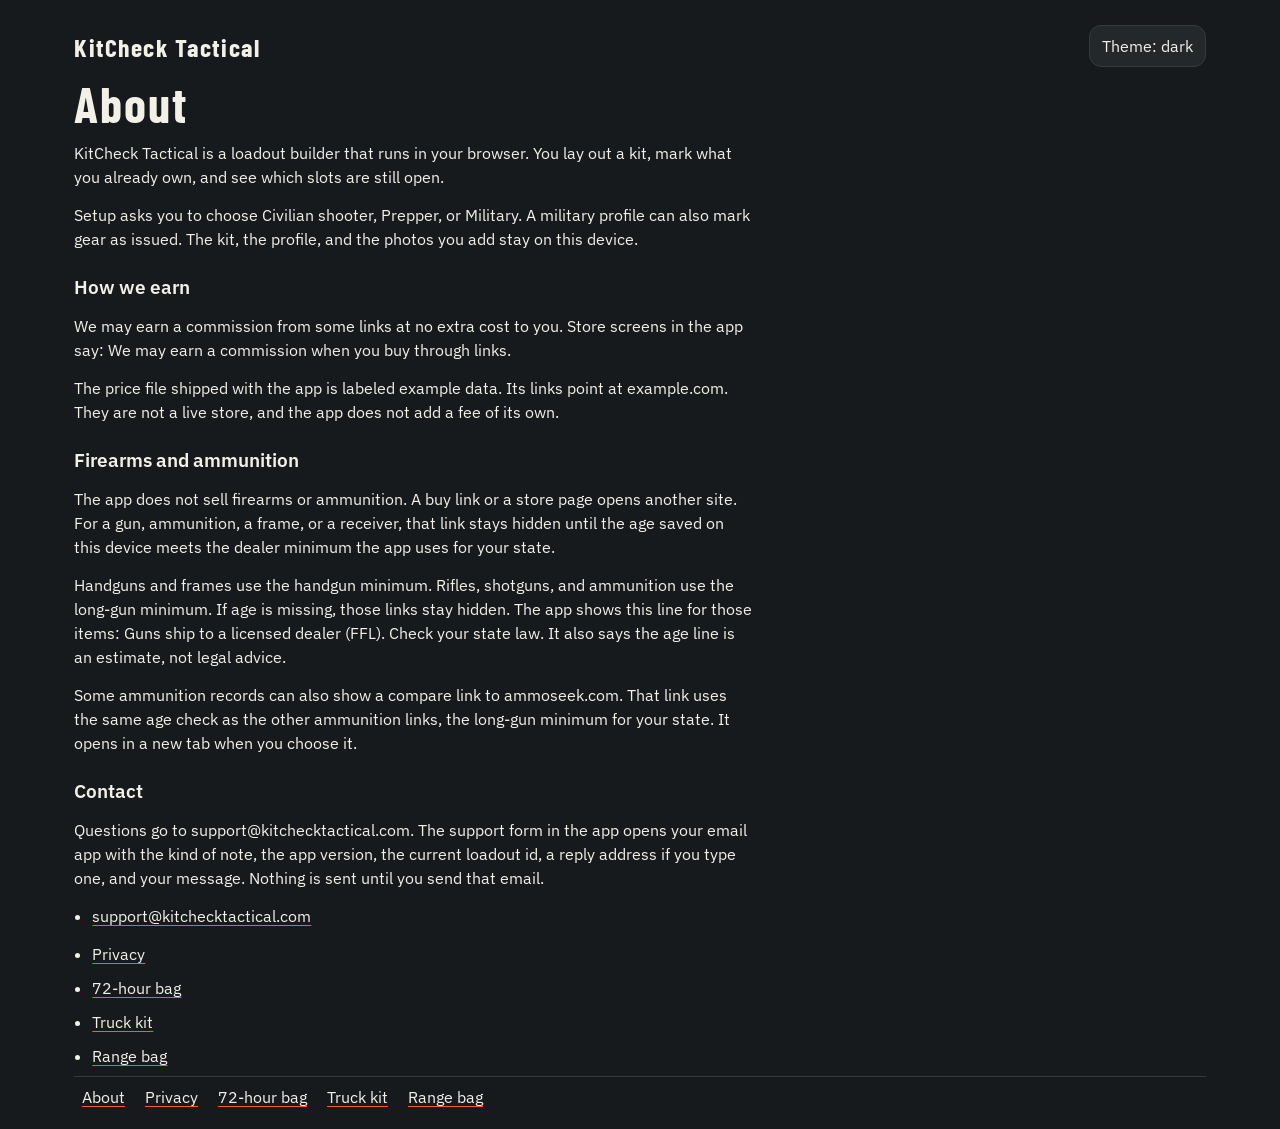
==== about/index.html @ 69a5a9e9 "Publish KitCheck Tactical build-20261125-eeed905 at kitchecktactical.com" ====
<!doctype html>
<html lang="en" data-sw="../sw.js">
  <head>
    <meta charset="UTF-8" />
    <meta name="viewport" content="width=device-width, initial-scale=1.0" />
    <meta name="theme-color" content="#171A1C" />
    <title>About · KitCheck Tactical</title>
    <meta name="description" content="What KitCheck Tactical does, who it is for, and how affiliate links and firearm link-outs work." />
    <link rel="canonical" href="https://kitchecktactical.com/about/" />
    <meta property="og:type" content="website" />
    <meta property="og:site_name" content="KitCheck Tactical" />
    <meta property="og:title" content="About · KitCheck Tactical" />
    <meta property="og:description" content="What KitCheck Tactical does, who it is for, and how affiliate links and firearm link-outs work." />
    <meta property="og:url" content="https://kitchecktactical.com/about/" />
    <meta property="og:image" content="https://kitchecktactical.com/icons/icon-512.png" />
    <meta property="og:image:alt" content="KitCheck Tactical" />
    <link rel="manifest" href="https://kitchecktactical.com/manifest.webmanifest" />
    <link rel="icon" href="https://kitchecktactical.com/icons/icon-192.png" type="image/png" />
    <link rel="stylesheet" href="../assets/index-B7SMwE__.css" />
    <script>
(function () {
  var key = 'kitcheck-theme';
  var theme = 'dark';
  try {
    var saved = localStorage.getItem(key);
    if (saved === 'light' || saved === 'dark' || saved === 'system') theme = saved;
  } catch (e) {}
  function resolved() {
    if (theme === 'system') return window.matchMedia('(prefers-color-scheme: light)').matches ? 'light' : 'dark';
    return theme === 'light' ? 'light' : 'dark';
  }
  function paint() {
    var mode = resolved();
    document.documentElement.dataset.theme = theme;
    document.documentElement.dataset.resolved = mode;
    var meta = document.querySelector('meta[name="theme-color"]');
    if (meta) meta.setAttribute('content', mode === 'light' ? '#F4F2EE' : '#171A1C');
    var button = document.getElementById('theme-toggle');
    if (button) button.textContent = theme === 'system' ? 'Theme: system' : 'Theme: ' + mode;
  }
  paint();
  window.matchMedia('(prefers-color-scheme: light)').addEventListener('change', function () {
    if (theme === 'system') paint();
  });
  document.addEventListener('DOMContentLoaded', function () {
    paint();
    var button = document.getElementById('theme-toggle');
    if (!button) return;
    button.addEventListener('click', function () {
      theme = theme === 'dark' ? 'light' : theme === 'light' ? 'system' : 'dark';
      try { localStorage.setItem(key, theme); } catch (e) {}
      paint();
    });
  });
})();
</script>
  </head>
  <body>
    <a class="skip" href="#content">Skip to content</a>
    <div class="shell doc">
      <header class="top">
        <a class="doc-brand" href="../">KitCheck Tactical</a>
        <button type="button" id="theme-toggle">Theme: dark</button>
      </header>
      <main id="content">
        <h1>About</h1>
        <p>KitCheck Tactical is a loadout builder that runs in your browser. You lay out a kit, mark what you already own, and see which slots are still open.</p>
        <p>Setup asks you to choose Civilian shooter, Prepper, or Military. A military profile can also mark gear as issued. The kit, the profile, and the photos you add stay on this device.</p>
        <h2>How we earn</h2>
        <p>We may earn a commission from some links at no extra cost to you. Store screens in the app say: We may earn a commission when you buy through links.</p>
        <p>The price file shipped with the app is labeled example data. Its links point at example.com. They are not a live store, and the app does not add a fee of its own.</p>
        <h2>Firearms and ammunition</h2>
        <p>The app does not sell firearms or ammunition. A buy link or a store page opens another site. For a gun, ammunition, a frame, or a receiver, that link stays hidden until the age saved on this device meets the dealer minimum the app uses for your state.</p>
        <p>Handguns and frames use the handgun minimum. Rifles, shotguns, and ammunition use the long-gun minimum. If age is missing, those links stay hidden. The app shows this line for those items: Guns ship to a licensed dealer (FFL). Check your state law. It also says the age line is an estimate, not legal advice.</p>
        <p>Some ammunition records can also show a compare link to ammoseek.com. That link uses the same age check as the other ammunition links, the long-gun minimum for your state. It opens in a new tab when you choose it.</p>
        <h2>Contact</h2>
        <p>Questions go to support@kitchecktactical.com. The support form in the app opens your email app with the kind of note, the app version, the current loadout id, a reply address if you type one, and your message. Nothing is sent until you send that email.</p>
        <nav aria-label="Write to support"><ul><li><a href="mailto:support@kitchecktactical.com">support@kitchecktactical.com</a></li></ul></nav>
        <nav aria-label="Also on this site"><ul><li><a href="../privacy/">Privacy</a></li><li><a href="../guides/72-hour-bag/">72-hour bag</a></li><li><a href="../guides/truck-kit/">Truck kit</a></li><li><a href="../guides/range-bag/">Range bag</a></li></ul></nav>
      </main>
      <footer class="site-footer">
        <nav aria-label="Guides and policies"><a href="./" aria-current="page">About</a><a href="../privacy/">Privacy</a><a href="../guides/72-hour-bag/">72-hour bag</a><a href="../guides/truck-kit/">Truck kit</a><a href="../guides/range-bag/">Range bag</a></nav>
      </footer>
    </div>
    <script>
(function () {
  if (!('serviceWorker' in navigator)) return;
  var href = document.documentElement.getAttribute('data-sw');
  if (!href) return;
  window.addEventListener('load', function () {
    navigator.serviceWorker.register(new URL(href, document.baseURI).href);
  });
})();
</script>
  </body>
</html>
---- assets/index-B7SMwE__.css ----
@font-face{font-family:IBM Plex Sans;font-style:normal;font-display:swap;font-weight:400;src:url(./ibm-plex-sans-cyrillic-ext-400-normal-g30qAdWV.woff2)format("woff2"),url(./ibm-plex-sans-cyrillic-ext-400-normal-Dsrv2Tcn.woff)format("woff");unicode-range:U+460-52F,U+1C80-1C8A,U+20B4,U+2DE0-2DFF,U+A640-A69F,U+FE2E-FE2F}@font-face{font-family:IBM Plex Sans;font-style:normal;font-display:swap;font-weight:400;src:url(./ibm-plex-sans-cyrillic-400-normal-DZqxrq2p.woff2)format("woff2"),url(./ibm-plex-sans-cyrillic-400-normal-BTotfTJu.woff)format("woff");unicode-range:U+301,U+400-45F,U+490-491,U+4B0-4B1,U+2116}@font-face{font-family:IBM Plex Sans;font-style:normal;font-display:swap;font-weight:400;src:url(./ibm-plex-sans-greek-400-normal-_efipK4i.woff2)format("woff2"),url(./ibm-plex-sans-greek-400-normal-D9ESIMu3.woff)format("woff");unicode-range:U+370-377,U+37A-37F,U+384-38A,U+38C,U+38E-3A1,U+3A3-3FF}@font-face{font-family:IBM Plex Sans;font-style:normal;font-display:swap;font-weight:400;src:url(./ibm-plex-sans-vietnamese-400-normal-DG4YqDda.woff2)format("woff2"),url(./ibm-plex-sans-vietnamese-400-normal-fK1oJ5dG.woff)format("woff");unicode-range:U+102-103,U+110-111,U+128-129,U+168-169,U+1A0-1A1,U+1AF-1B0,U+300-301,U+303-304,U+308-309,U+323,U+329,U+1EA0-1EF9,U+20AB}@font-face{font-family:IBM Plex Sans;font-style:normal;font-display:swap;font-weight:400;src:url(./ibm-plex-sans-latin-ext-400-normal-C5H60-Va.woff2)format("woff2"),url(./ibm-plex-sans-latin-ext-400-normal-RBey6euL.woff)format("woff");unicode-range:U+100-2BA,U+2BD-2C5,U+2C7-2CC,U+2CE-2D7,U+2DD-2FF,U+304,U+308,U+329,U+1D00-1DBF,U+1E00-1E9F,U+1EF2-1EFF,U+2020,U+20A0-20AB,U+20AD-20C0,U+2113,U+2C60-2C7F,U+A720-A7FF}@font-face{font-family:IBM Plex Sans;font-style:normal;font-display:swap;font-weight:400;src:url(./ibm-plex-sans-latin-400-normal-CDDApCn2.woff2)format("woff2"),url(./ibm-plex-sans-latin-400-normal-CYLoc0-x.woff)format("woff");unicode-range:U+??,U+131,U+152-153,U+2BB-2BC,U+2C6,U+2DA,U+2DC,U+304,U+308,U+329,U+2000-206F,U+20AC,U+2122,U+2191,U+2193,U+2212,U+2215,U+FEFF,U+FFFD}@font-face{font-family:IBM Plex Sans;font-style:normal;font-display:swap;font-weight:600;src:url(./ibm-plex-sans-cyrillic-ext-600-normal-DUMzJB7m.woff2)format("woff2"),url(./ibm-plex-sans-cyrillic-ext-600-normal-Bz0x94Yp.woff)format("woff");unicode-range:U+460-52F,U+1C80-1C8A,U+20B4,U+2DE0-2DFF,U+A640-A69F,U+FE2E-FE2F}@font-face{font-family:IBM Plex Sans;font-style:normal;font-display:swap;font-weight:600;src:url(./ibm-plex-sans-cyrillic-600-normal-71GNu3SW.woff2)format("woff2"),url(./ibm-plex-sans-cyrillic-600-normal-BGq0mW3O.woff)format("woff");unicode-range:U+301,U+400-45F,U+490-491,U+4B0-4B1,U+2116}@font-face{font-family:IBM Plex Sans;font-style:normal;font-display:swap;font-weight:600;src:url(./ibm-plex-sans-greek-600-normal-DzTrcv_p.woff2)format("woff2"),url(./ibm-plex-sans-greek-600-normal-D-CqTdkO.woff)format("woff");unicode-range:U+370-377,U+37A-37F,U+384-38A,U+38C,U+38E-3A1,U+3A3-3FF}@font-face{font-family:IBM Plex Sans;font-style:normal;font-display:swap;font-weight:600;src:url(./ibm-plex-sans-vietnamese-600-normal-DpPYBSTl.woff2)format("woff2"),url(./ibm-plex-sans-vietnamese-600-normal-DgdngZtN.woff)format("woff");unicode-range:U+102-103,U+110-111,U+128-129,U+168-169,U+1A0-1A1,U+1AF-1B0,U+300-301,U+303-304,U+308-309,U+323,U+329,U+1EA0-1EF9,U+20AB}@font-face{font-family:IBM Plex Sans;font-style:normal;font-display:swap;font-weight:600;src:url(./ibm-plex-sans-latin-ext-600-normal-DOrvGEcy.woff2)format("woff2"),url(./ibm-plex-sans-latin-ext-600-normal-DIrixKbi.woff)format("woff");unicode-range:U+100-2BA,U+2BD-2C5,U+2C7-2CC,U+2CE-2D7,U+2DD-2FF,U+304,U+308,U+329,U+1D00-1DBF,U+1E00-1E9F,U+1EF2-1EFF,U+2020,U+20A0-20AB,U+20AD-20C0,U+2113,U+2C60-2C7F,U+A720-A7FF}@font-face{font-family:IBM Plex Sans;font-style:normal;font-display:swap;font-weight:600;src:url(./ibm-plex-sans-latin-600-normal-CuJfVYMP.woff2)format("woff2"),url(./ibm-plex-sans-latin-600-normal-Cu4Hd6ag.woff)format("woff");unicode-range:U+??,U+131,U+152-153,U+2BB-2BC,U+2C6,U+2DA,U+2DC,U+304,U+308,U+329,U+2000-206F,U+20AC,U+2122,U+2191,U+2193,U+2212,U+2215,U+FEFF,U+FFFD}@font-face{font-family:Barlow Condensed;font-style:normal;font-display:swap;font-weight:500;src:url(./barlow-condensed-vietnamese-500-normal-DjeaNLFD.woff2)format("woff2"),url(./barlow-condensed-vietnamese-500-normal-CsrJDWc5.woff)format("woff");unicode-range:U+102-103,U+110-111,U+128-129,U+168-169,U+1A0-1A1,U+1AF-1B0,U+300-301,U+303-304,U+308-309,U+323,U+329,U+1EA0-1EF9,U+20AB}@font-face{font-family:Barlow Condensed;font-style:normal;font-display:swap;font-weight:500;src:url(./barlow-condensed-latin-ext-500-normal-yA5ONLQ9.woff2)format("woff2"),url(./barlow-condensed-latin-ext-500-normal-B1RE8WP7.woff)format("woff");unicode-range:U+100-2BA,U+2BD-2C5,U+2C7-2CC,U+2CE-2D7,U+2DD-2FF,U+304,U+308,U+329,U+1D00-1DBF,U+1E00-1E9F,U+1EF2-1EFF,U+2020,U+20A0-20AB,U+20AD-20C0,U+2113,U+2C60-2C7F,U+A720-A7FF}@font-face{font-family:Barlow Condensed;font-style:normal;font-display:swap;font-weight:500;src:url(./barlow-condensed-latin-500-normal-BgYH2mbd.woff2)format("woff2"),url(./barlow-condensed-latin-500-normal-HIEiP5Ov.woff)format("woff");unicode-range:U+??,U+131,U+152-153,U+2BB-2BC,U+2C6,U+2DA,U+2DC,U+304,U+308,U+329,U+2000-206F,U+20AC,U+2122,U+2191,U+2193,U+2212,U+2215,U+FEFF,U+FFFD}@font-face{font-family:Barlow Condensed;font-style:normal;font-display:swap;font-weight:600;src:url(./barlow-condensed-vietnamese-600-normal-A5AYRdjN.woff2)format("woff2"),url(./barlow-condensed-vietnamese-600-normal-CNlPk46_.woff)format("woff");unicode-range:U+102-103,U+110-111,U+128-129,U+168-169,U+1A0-1A1,U+1AF-1B0,U+300-301,U+303-304,U+308-309,U+323,U+329,U+1EA0-1EF9,U+20AB}@font-face{font-family:Barlow Condensed;font-style:normal;font-display:swap;font-weight:600;src:url(./barlow-condensed-latin-ext-600-normal-18ESti3H.woff2)format("woff2"),url(./barlow-condensed-latin-ext-600-normal-Clv9cIcR.woff)format("woff");unicode-range:U+100-2BA,U+2BD-2C5,U+2C7-2CC,U+2CE-2D7,U+2DD-2FF,U+304,U+308,U+329,U+1D00-1DBF,U+1E00-1E9F,U+1EF2-1EFF,U+2020,U+20A0-20AB,U+20AD-20C0,U+2113,U+2C60-2C7F,U+A720-A7FF}@font-face{font-family:Barlow Condensed;font-style:normal;font-display:swap;font-weight:600;src:url(./barlow-condensed-latin-600-normal-DepVgxBB.woff2)format("woff2"),url(./barlow-condensed-latin-600-normal-BFJEwTuo.woff)format("woff");unicode-range:U+??,U+131,U+152-153,U+2BB-2BC,U+2C6,U+2DA,U+2DC,U+304,U+308,U+329,U+2000-206F,U+20AC,U+2122,U+2191,U+2193,U+2212,U+2215,U+FEFF,U+FFFD}@font-face{font-family:Barlow Condensed;font-style:normal;font-display:swap;font-weight:700;src:url(./barlow-condensed-vietnamese-700-normal-DYeBwlKR.woff2)format("woff2"),url(./barlow-condensed-vietnamese-700-normal-DhIzd8Tb.woff)format("woff");unicode-range:U+102-103,U+110-111,U+128-129,U+168-169,U+1A0-1A1,U+1AF-1B0,U+300-301,U+303-304,U+308-309,U+323,U+329,U+1EA0-1EF9,U+20AB}@font-face{font-family:Barlow Condensed;font-style:normal;font-display:swap;font-weight:700;src:url(./barlow-condensed-latin-ext-700-normal-CwuXbfVR.woff2)format("woff2"),url(./barlow-condensed-latin-ext-700-normal-BIHFfxf0.woff)format("woff");unicode-range:U+100-2BA,U+2BD-2C5,U+2C7-2CC,U+2CE-2D7,U+2DD-2FF,U+304,U+308,U+329,U+1D00-1DBF,U+1E00-1E9F,U+1EF2-1EFF,U+2020,U+20A0-20AB,U+20AD-20C0,U+2113,U+2C60-2C7F,U+A720-A7FF}@font-face{font-family:Barlow Condensed;font-style:normal;font-display:swap;font-weight:700;src:url(./barlow-condensed-latin-700-normal-v1xN8_Wq.woff2)format("woff2"),url(./barlow-condensed-latin-700-normal-Dmwat-ge.woff)format("woff");unicode-range:U+??,U+131,U+152-153,U+2BB-2BC,U+2C6,U+2DA,U+2DC,U+304,U+308,U+329,U+2000-206F,U+20AC,U+2122,U+2191,U+2193,U+2212,U+2215,U+FEFF,U+FFFD}:root,:root[data-theme=dark]{--lightningcss-light: ;--lightningcss-dark:initial;color-scheme:dark;--bg:#171a1c;--panel:#23282b;--line:#343a3e;--text:#f3f0e8;--muted:#c4bfb6;--orange:#ff5a1f;--coyote:#c4a27a;--coyote-fill:#3a3026;--fit:#3cb85a;--fit-fill:#1c3324;--maybe:#e3a008;--no:#ff6b5e;--figure:#a8afa9;--figure-deep:#6e7772;--figure-edge:#e4e7e3;--sil:#3a4146;--sil-rim:#c5cdc8;--zone-line:#e4e8e4;--photo:#2c3134;--shadow:none;--accent:var(--orange);font-family:IBM Plex Sans,sans-serif}:root[data-theme=light]{--lightningcss-light:initial;--lightningcss-dark: ;color-scheme:light;--bg:#f4f2ee;--panel:#fff;--line:#e4e1db;--text:#1f2420;--muted:#6b6e6a;--orange:#ff5a1f;--coyote:#8d6b44;--coyote-fill:#f6efe6;--fit:#146c2e;--fit-fill:#e7f6eb;--maybe:#e3a008;--no:#d6453a;--figure:#5e6661;--figure-deep:#3c4440;--figure-edge:#242824;--sil:#1b2024;--sil-rim:#1b2024;--zone-line:#e7ebe6;--photo:#e7e4de;--shadow:0 1px 2px #1f24200f, 0 8px 24px #1f24200f;--accent:var(--orange)}@media (prefers-color-scheme:light){:root[data-theme=system]{--lightningcss-light:initial;--lightningcss-dark: ;color-scheme:light;--bg:#f4f2ee;--panel:#fff;--line:#e4e1db;--text:#1f2420;--muted:#6b6e6a;--orange:#ff5a1f;--coyote:#8d6b44;--coyote-fill:#f6efe6;--fit:#146c2e;--fit-fill:#e7f6eb;--maybe:#e3a008;--no:#d6453a;--figure:#5e6661;--figure-deep:#3c4440;--figure-edge:#242824;--sil:#1b2024;--sil-rim:#1b2024;--zone-line:#e7ebe6;--photo:#e7e4de;--shadow:0 1px 2px #1f24200f, 0 8px 24px #1f24200f;--accent:var(--orange)}}*{box-sizing:border-box}html{scroll-padding-bottom:16px}body{background:var(--bg);color:var(--text);margin:0}.shell{flex-direction:column;width:100%;max-width:960px;min-height:100dvh;margin:0 auto;padding:12px 12px 0;display:flex;overflow-x:clip}.top{flex-wrap:wrap;justify-content:space-between;align-items:flex-start;gap:8px 12px;margin-bottom:12px;display:flex}.top h1{letter-spacing:0;margin:0;font-size:1.25rem;font-weight:600}.top h1.wordmark{min-width:0;max-width:100%;color:var(--text);letter-spacing:.06em;white-space:nowrap;align-items:center;gap:.08em;margin:0;font-family:Barlow Condensed,Arial Narrow,Impact,sans-serif;font-size:clamp(1.15rem,4.8vw,1.85rem);font-weight:700;line-height:1;display:flex}.wordmark-stamp{width:.95em;height:.95em;color:var(--fit);flex:none}.wordmark-words{white-space:nowrap}.wordmark-cut{background:0 0;-webkit-mask-image:linear-gradient(#000 0 46%,#0000 46% 54%,#000 54% 100%);mask-image:linear-gradient(#000 0 46%,#0000 46% 54%,#000 54% 100%)}.wordmark-accent{color:var(--fit)}.top-actions button{min-width:44px;min-height:44px}.form,.fields,.data-actions{flex-direction:column;gap:12px;min-width:0;max-width:100%;display:flex}.form{max-width:32rem}.lede,.hint{color:var(--muted);margin:0;font-size:.9rem}.fields label,.import-block label{flex-direction:column;gap:4px;font-size:.9rem;display:flex}.fields fieldset label{flex-direction:row;align-items:center;gap:8px}.fields>label:has(input[type=checkbox]){flex-direction:row;align-items:center;gap:8px}fieldset{border:1px solid var(--line);flex-direction:column;gap:8px;margin:0;display:flex}input,select,button{font:inherit;color:inherit}input[type=text],input:not([type]),select{background:var(--panel);border:1px solid var(--line);border-radius:12px;width:100%;max-width:100%;padding:8px;display:block}button{background:var(--panel);border:1px solid var(--line);box-shadow:var(--shadow);cursor:pointer;border-radius:12px;padding:10px 12px}button[type=submit]{background:var(--orange);border-color:var(--orange);color:#1f2420;font-weight:600}.gun-links{flex-direction:column;gap:8px;display:flex}a{color:var(--text);-webkit-text-decoration-color:var(--orange);text-decoration-color:var(--orange);text-underline-offset:3px}.gun-links a{color:var(--text)}main{flex:1}.grid{flex-direction:column;gap:8px;display:flex}.slot-row{gap:8px;display:grid}.cols-2{grid-template-columns:1.7fr 1fr}.cols-3,.cols-4{grid-template-columns:repeat(var(--cols,3), minmax(0, 1fr))}.cols-3{--cols:3}.cols-4{--cols:2}.slot{background:var(--panel);border:1px solid var(--line);min-height:76px;box-shadow:var(--shadow);border-radius:12px;align-items:flex-start;padding:6px 18px 8px 6px;display:flex;position:relative}.slot-label,.totals-label,.tag,.chip{letter-spacing:.04em;text-transform:uppercase;font-family:Barlow Condensed,sans-serif;font-weight:600}.slot-label{min-width:0;color:var(--muted);align-items:center;gap:4px;font-size:.72rem;line-height:1.1;display:flex}.slot-mark{flex:none;width:24px;height:24px;display:inline-grid;position:relative}.slot-icon{color:#9aa3ad;width:24px;height:24px}.slot-icon path{fill:currentColor;stroke:none}.slot-mark-filled .slot-icon,.slot-mark-selected .slot-icon,.slot[data-filled="1"] .slot-icon{color:var(--orange);filter:drop-shadow(0 0 4px color-mix(in srgb, var(--orange) 75%, transparent))}.slot-check{background:var(--orange);width:10px;height:10px;box-shadow:0 0 4px color-mix(in srgb, var(--orange) 80%, transparent);border-radius:50%;position:absolute;bottom:-3px;right:-3px}.slot-check:after{content:"";border:1.5px solid #171a1c;border-width:0 1.5px 1.5px 0;width:2px;height:5px;position:absolute;top:1px;left:3px;transform:rotate(45deg)}.chevron{border-right:2px solid var(--muted);border-bottom:2px solid var(--muted);width:7px;height:7px;position:absolute;bottom:8px;right:8px;transform:rotate(-45deg)}.stash-toggle{align-self:flex-start;min-height:44px}.stash-head{justify-content:space-between;align-items:center;gap:8px;display:flex}.stash-close{min-height:44px}.totals{padding:12px 4px calc(16px + env(safe-area-inset-bottom,0px));border-top:1px solid var(--line);background:var(--bg);grid-template-columns:repeat(3,minmax(0,1fr));gap:8px;margin:12px 0 0;display:grid;position:static}.totals p{flex-direction:column;align-items:center;gap:4px;margin:0;display:flex}.totals-label{letter-spacing:.08em;text-transform:uppercase;color:var(--muted);font-size:.68rem}.totals-note{overflow-wrap:anywhere;text-align:center;max-width:100%;color:var(--muted);font-size:.62rem;line-height:1.15;display:block}.totals-value{font-size:1rem}.top-actions{flex-wrap:wrap;gap:6px;margin-left:auto;display:flex}.top-actions button{min-width:44px;min-height:44px;padding:6px 8px}@media (width<=480px){.top h1.wordmark{flex:1 0 100%;font-size:1.35rem}}.loadout-name{margin:0 0 8px}.builder{flex-direction:column;gap:8px;min-width:0;padding-bottom:8px;display:flex}.board{flex-direction:column;gap:8px;min-width:0;display:flex;position:relative}.ring{grid-template-columns:minmax(72px,22%) minmax(0,1fr) minmax(72px,22%);align-items:stretch;gap:4px;min-width:0;display:grid;position:relative}.col{flex-direction:column;gap:4px;min-width:0;display:flex}.figure{color:var(--sil);min-width:0;min-height:0;position:relative;overflow:visible}.figure-bg{z-index:0;pointer-events:none;border-radius:12px;width:100%;height:100%;position:absolute;inset:0}.mannequin{z-index:1;width:auto;max-width:92%;height:96%;position:absolute;top:2%;left:50%;transform:translate(-50%)}.bg-choices{border:0;flex-wrap:wrap;gap:8px;margin:0 0 16px;padding:0;display:flex}.bg-choices legend{width:100%;margin-bottom:8px}.bg-choices label{border:1px solid var(--line);background:var(--panel);border-radius:10px;align-items:center;gap:6px;min-height:44px;padding:8px 12px;display:inline-flex}.leaders{pointer-events:none;width:100%;height:100%;position:absolute;inset:0;overflow:visible}.leader{fill:none;stroke:var(--muted);stroke-width:1.25px;stroke-linejoin:round;stroke-linecap:round;opacity:.55}.leader.on{stroke:var(--orange);opacity:.95}.kit-man{fill:var(--sil)}.kit-man,:root[data-theme=dark] .kit-man,:root:not([data-theme]) .kit-man{filter:drop-shadow(0 0 2px #9bd15a)}.kit-man path{stroke:#9bd15a;stroke-width:1px;stroke-linejoin:round;vector-effect:non-scaling-stroke}@media (prefers-color-scheme:dark){:root[data-theme=system] .kit-man{filter:drop-shadow(0 0 2px #9bd15a)}}@media (prefers-reduced-motion:reduce){.kit-man,.splash-outline,.splash-fill{animation:none}}.zone-hit{fill:#0000;stroke:none;cursor:pointer}.zone-paint{filter:drop-shadow(0 0 8px var(--orange));pointer-events:none}.zone-fill{stroke:none}.zone-fill.lit{fill:color-mix(in srgb, var(--orange) 55%, transparent)}.zone-fill.hot{fill:color-mix(in srgb, var(--orange) 82%, transparent)}.zone-anchor{fill:#0000;stroke:none;pointer-events:none}.zone-badge{fill:var(--zone-line);stroke:none;pointer-events:none}.zone-badge path{fill:none;stroke:var(--bg);stroke-linecap:round}.zone[data-filled="1"] .zone-badge{display:none}.kit-detail{z-index:40;background:var(--panel);width:min(360px,100% - 24px);max-height:min(70dvh,640px);color:var(--text);border:1px solid var(--line);box-shadow:var(--shadow);border-radius:12px;flex-direction:column;gap:12px;padding:16px;display:flex;position:fixed;top:18%;left:50%;overflow:auto;transform:translate(-50%)}.kit-detail h2{margin:0;font-size:1.05rem}.kit-detail .product-photo,.kit-detail .slot-mark{width:120px;height:120px}.kit-detail .slot-icon{width:100%;height:100%}.remove-slot,.confirm-remove button,.undo-toast button{min-width:44px;min-height:44px}.remove-slot{flex-direction:column;justify-content:center;align-items:center;gap:2px;max-width:100%;padding:2px 6px;font-size:.72rem;line-height:1;display:inline-flex}.remove-icon{flex:none;width:16px;height:16px}.confirm-remove,.undo-toast{z-index:40;background:var(--panel);color:var(--text);border:1px solid var(--line);box-shadow:var(--shadow);border-radius:12px;position:fixed}.confirm-remove{flex-direction:column;gap:12px;width:min(360px,100% - 24px);padding:16px;display:flex;top:30%;left:50%;transform:translate(-50%)}.confirm-remove div{gap:8px;display:flex}.undo-toast{left:50%;bottom:calc(6.5rem + env(safe-area-inset-bottom,0px));align-items:center;gap:12px;max-width:calc(100% - 24px);padding:8px 12px;display:flex;transform:translate(-50%)}.strip{gap:6px;min-width:0;padding-bottom:2px;display:flex;overflow-x:auto}.board .slot{width:auto;min-width:72px;min-height:72px;padding:4px;scroll-margin-bottom:16px}.strip .slot{flex:0 0 72px}.board .slot-hit{gap:2px;width:100%;min-width:44px;min-height:44px;padding:2px 4px}.sr-only{clip:rect(0, 0, 0, 0);white-space:nowrap;border:0;width:1px;height:1px;margin:-1px;padding:0;position:absolute;overflow:hidden}.board .slot-label{white-space:normal;overflow-wrap:anywhere;letter-spacing:.02em;width:100%;max-width:100%;line-height:1.05;display:block;overflow:hidden}.board .slot-item{-webkit-line-clamp:2;white-space:normal;overflow-wrap:anywhere;-webkit-box-orient:vertical;width:100%;max-width:100%;max-height:2.3em;line-height:1.15;display:-webkit-box;overflow:hidden}.photo-tile{aspect-ratio:1;background:var(--photo);border-radius:8px;place-items:center;width:100%;max-height:72px;display:grid;overflow:hidden}.board .photo-tile{width:min(100%,112px);max-height:112px;margin-inline:auto;position:relative}.board .photo-tile .illustration{position:static}.board .photo-tile .illustration-label{z-index:1;pointer-events:none;position:absolute;bottom:0;left:0;right:0}.photo-tile .product-photo,.pick-thumb .product-photo,.summary-thumb .product-photo,.item-photo .product-photo{object-fit:contain;background:var(--photo);width:100%;height:100%}.photo-fallback>.product-photo{background:0 0}.photo-fallback>.product-photo:not(.is-ready){opacity:0}.photo-fallback>.product-photo.is-ready{z-index:1;position:relative}.pick-thumb .product-photo,.summary-thumb .product-photo{width:48px;height:48px}.item-photo{aspect-ratio:1;object-fit:contain;background:var(--photo);border-radius:12px;width:min(100%,320px);height:auto;display:block}.summary-slots{flex-direction:column;gap:8px;margin:0;padding:0;list-style:none;display:flex}.summary-slots li{grid-template-columns:40px minmax(0,1fr);align-items:center;gap:8px;min-width:0;display:grid}.summary-slots li span:last-child{-webkit-line-clamp:2;-webkit-box-orient:vertical;min-width:0;display:-webkit-box;overflow:hidden}.pick-thumb .slot-mark,.summary-slots .slot-mark,.cart-store .slot-mark,.compare-icons .slot-mark,.compare-missing .slot-mark,.kit-check .slot-mark{width:40px;height:40px}.board .slot-mark{width:clamp(72px,88%,96px);height:clamp(72px,88%,96px)}.slot-art{object-fit:contain;border-radius:10px;width:100%;height:100%;display:block}.slot-mark-empty .slot-art,.slot[data-filled="0"] .slot-art{opacity:.45;filter:saturate(.35)}.slot-mark-filled .slot-art,.slot-mark-selected .slot-art,.slot[data-filled="1"] .slot-art{opacity:1;filter:saturate(1) drop-shadow(0 0 6px color-mix(in srgb, var(--orange) 70%, transparent))}.board .slot-icon{width:100%;height:100%}.board .slot-check{width:16px;height:16px;bottom:-2px;right:-2px}.board .slot-check:after{border-width:0 2px 2px 0;width:3px;height:7px;top:2px;left:5px}.board .badge{position:absolute;top:2px;right:2px}.slot-item{-webkit-line-clamp:2;white-space:normal;overflow-wrap:anywhere;-webkit-box-orient:vertical;max-height:2.3em;line-height:1.15;display:-webkit-box;overflow:hidden}.pick-row{grid-template-columns:48px minmax(0,1fr);grid-template-areas:"thumb copy""actions actions";align-items:start;gap:4px 8px;height:220px;display:grid;overflow:hidden}.pick-thumb{background:var(--photo);border-radius:8px;grid-area:thumb;place-items:center;width:48px;height:48px;display:grid;overflow:hidden}.kit-check li label,.compare-missing li{align-items:center;gap:8px;display:flex}.kit-check li label{flex-wrap:wrap}.kit-check .fit-warn{flex-basis:100%}.due-soon li{flex-wrap:wrap;align-items:center;gap:8px;display:flex}.tour-dim{z-index:70;pointer-events:auto;position:fixed;inset:0}.tour-card{z-index:71;background:var(--panel);width:min(360px,100vw - 24px);color:var(--text);border:1px solid var(--line);box-shadow:var(--shadow);border-radius:12px;flex-direction:column;gap:12px;padding:16px;display:flex;position:fixed}.tour-line,.tour-actions button,.tour-forget,.tour-settings button{min-width:44px;min-height:44px}.tour-line{text-align:left;width:100%;font-size:1.05rem;line-height:1.35;display:block}.tour-caret{vertical-align:text-bottom;background:currentColor;width:2px;height:1em;margin-left:2px;animation:1s step-end infinite tour-blink;display:inline-block}.tour-actions,.tour-settings{flex-wrap:wrap;align-items:center;gap:8px;display:flex}.tour-forget{align-items:center;gap:8px;display:flex}@keyframes tour-blink{0%,45%{opacity:1}50%,to{opacity:0}}@media (prefers-reduced-motion:reduce){.tour-caret{animation:none;display:none}}.compare-icons,.compare-missing{flex-wrap:wrap;gap:6px;margin:6px 0;padding:0;list-style:none;display:flex}.photo-fallback{place-items:center;width:100%;height:100%;display:grid;position:relative}.photo-fallback>.slot-mark,.photo-fallback>.product-photo{grid-area:1/1}.photo-fallback .slot-check{z-index:2;bottom:4px;right:4px}.pick-main{grid-area:copy;min-width:0}.pick-actions{flex-wrap:wrap;grid-area:actions;gap:4px;min-width:0;display:flex}.pick-name{-webkit-line-clamp:2;white-space:normal;overflow-wrap:anywhere;-webkit-box-orient:vertical;max-height:2.3em;line-height:1.15;display:-webkit-box;overflow:hidden}.pick-meta{-webkit-line-clamp:3;white-space:normal;overflow-wrap:anywhere;color:var(--muted);-webkit-box-orient:vertical;font-size:.72rem;line-height:1.25;display:-webkit-box;overflow:hidden}.figure{color:var(--figure)}.figure svg.mannequin{width:auto;max-width:92%;height:96%}.board .slot{overflow:hidden}.board .edit-build{text-overflow:ellipsis;white-space:nowrap;width:100%;min-height:44px;overflow:hidden}.stash{display:none}.stash.open{z-index:20;background:var(--panel);border-top:1px solid var(--line);flex-direction:column;gap:8px;max-height:55dvh;padding:12px;display:flex;position:fixed;bottom:0;left:0;right:0;overflow:auto}.builder .slot-row{grid-template-columns:1fr 1fr}.builder .slot{flex-direction:column;min-height:52px}.slot-hit{text-align:left;background:0 0;border:0;flex-direction:column;align-items:flex-start;gap:2px;width:100%;padding:0;display:flex;position:static}.slot-item{font-size:.72rem;line-height:1.2}.subs{flex-wrap:wrap;gap:4px;display:flex}.subs button{padding:2px 4px;font-size:.62rem;line-height:1.1}.edit-build{margin-top:4px;padding:2px 4px;font-size:.62rem}.badge-fit,.badge-unsure,.badge-nofit{font-size:1.2rem;font-weight:700;line-height:1}.badge-fit{color:var(--fit)}.badge-unsure{color:var(--maybe)}.badge-nofit{color:var(--no)}.fit-warn{color:var(--maybe);margin:0;font-size:.75rem;line-height:1.3;display:block}.packing li,.packing label{flex-wrap:wrap;align-items:center;gap:8px;display:flex}.packing select,.packing button,.due-soon button,.date-btn,.kit-detail input,.kit-detail select,.kit-detail button{min-width:44px;min-height:44px}.due-badge{background:var(--maybe);color:#1f2420;border-radius:999px;margin-left:6px;padding:2px 6px;font-size:.75rem;display:inline-block}.picker,.edit-build-panel,.loadouts{z-index:30;background:var(--bg);border-top:1px solid var(--line);flex-direction:column;gap:8px;max-height:72dvh;padding:12px;display:flex;position:fixed;bottom:0;left:0;right:0;overflow:auto}.picker-head,.loadouts li{justify-content:space-between;align-items:center;gap:8px;display:flex}.picker-head h2,.stash h2{margin:0;font-size:1rem}.picker select,.picker input,.picker button,.loadouts input,.fields input,.fields select{min-height:44px}.tier-row{flex-wrap:wrap;gap:8px;display:flex}.tier-row button{text-align:left;flex-direction:column;align-items:flex-start;min-width:44px;min-height:44px;display:flex}.vlist{height:320px;position:relative;overflow:auto}.pick-row{box-sizing:border-box;grid-template-columns:48px minmax(0,1fr);grid-template-areas:"thumb copy""actions actions";align-items:start;gap:4px 8px;height:220px;display:grid;position:absolute;left:0;right:0;overflow:hidden}.build-grid .slot{flex-direction:column;width:100%;min-height:72px}.build-grid{grid-template-columns:1fr 1fr;gap:8px;display:grid}.chips{flex-wrap:wrap;gap:8px;display:flex}.chip{box-shadow:none;background:0 0;border:0;border-bottom:2px solid #0000;border-radius:0;padding:6px 2px}.chip[aria-pressed=true]{border-bottom-color:var(--orange);color:var(--text)}.tag{border-radius:999px;align-items:center;padding:2px 8px;font-size:.75rem;display:inline-flex}.tag-owned{background:var(--fit-fill);color:var(--text);border:1px solid var(--fit)}.tag-issued{background:var(--coyote-fill);color:var(--text);border:1px solid var(--coyote)}.stash-grid{grid-template-columns:1fr 1fr;gap:8px;margin-top:12px;display:grid}.stash-card{background:var(--panel);border:1px solid var(--line);min-height:88px;box-shadow:var(--shadow);border-radius:12px;flex-direction:column;align-items:flex-start;gap:6px;padding:8px;display:flex}.suggest ul{flex-direction:column;gap:8px;margin:0;padding:0;list-style:none;display:flex}.suggest li{justify-content:space-between;align-items:center;gap:8px;min-width:0;display:flex}.suggest li span{overflow-wrap:anywhere;min-width:0}.pick-main{width:100%;min-width:0;max-height:100%;box-shadow:none;text-align:left;background:0 0;border:0;flex-direction:column;grid-area:copy;align-items:stretch;padding:0;display:flex;overflow:hidden}.own-btn{align-self:center;padding:4px 6px;font-size:.68rem}.manual-form{padding-bottom:16px}.manual-form .save-bar{background:var(--bg);border-top:1px solid var(--line);margin-top:12px;padding-top:12px}.manual-form .save-bar button{width:100%}.short-list{height:220px}.short-list .pick-row{-webkit-line-clamp:2;white-space:normal;overflow-wrap:anywhere;-webkit-box-orient:vertical;height:64px;padding:6px 8px;line-height:1.2;display:-webkit-box;overflow:hidden}.price-list{flex-direction:column;gap:8px;margin:12px 0 0;padding:0;list-style:none;display:flex}.price-list li,.buy-links{flex-wrap:wrap;align-items:center;gap:8px;display:flex}.summary section{margin-top:16px}.warn{border:1px solid var(--maybe);background:color-mix(in srgb, var(--maybe) 16%, var(--panel));color:var(--text);border-radius:12px;align-items:center;gap:8px;margin:0;padding:10px 12px;font-weight:600;display:flex}.warn .alert-icon{width:24px;height:24px;color:var(--maybe)}.loadout-name{flex-wrap:wrap;align-items:center;gap:16px;display:flex}.loadout-name span{min-width:0}.loadout-name button{margin-left:8px}.loadouts label,.loadouts li{flex-wrap:wrap;align-items:center;gap:8px;display:flex}.loadouts input,.loadouts button{min-width:44px;min-height:44px}.share-view{flex-direction:column;align-items:stretch;gap:8px;display:flex}.share-card{border:1px solid var(--line);width:min(100%,360px);height:auto;display:block}.stash ul,.loadouts ul{flex-direction:column;gap:8px;margin:0;padding:0;list-style:none;display:flex}@media (width>=1024px){.shell{max-width:1180px}.ring{grid-template-columns:minmax(0,1fr) minmax(0,40%) minmax(0,1fr);gap:12px}.remove-slot{flex-direction:row;gap:4px;font-size:.8rem}.slot-primary{min-height:120px}.strip{overflow:visible}.strip .slot{flex:1 1 0;min-width:0}.stash-toggle{display:none}.stash,.stash.open{z-index:auto;background:0 0;border-top:0;flex-direction:column;gap:8px;max-height:none;padding:0;display:flex;position:static;overflow:visible}.stash-close{display:none}.pick-row{grid-template-columns:48px minmax(0,1fr) minmax(0,180px);grid-template-areas:"thumb copy actions"}.stash-grid{grid-template-columns:repeat(3,minmax(0,1fr))}.builder .slot{min-height:72px}.picker,.edit-build-panel,.loadouts{border:1px solid var(--line);width:min(420px,36vw);max-height:none;inset:72px 16px 16px auto}.cols-4{--cols:4}.shell{padding:24px 24px 0}.top h1{font-size:1.6rem}.top h1.wordmark{flex:none;font-size:1.85rem}.loadout-name{gap:24px}.slot{min-height:72px;padding:8px 10px}.board .slot{min-height:72px;padding:4px 6px}.slot-label,.totals-label{font-size:.75rem}}.slot-actions{flex-wrap:wrap;gap:4px;width:100%;min-width:0;display:flex}.light-launch,.light-launch,.mod-launch,.slot-actions .edit-build{white-space:normal;min-width:44px;max-width:100%;min-height:44px;margin:0;line-height:1.1}.light-launch{flex-direction:column;align-items:flex-start;gap:2px;display:flex;overflow:hidden}.light-launch span,.light-note{text-overflow:ellipsis;white-space:nowrap;max-width:100%;overflow:hidden}.light-note{color:var(--maybe);font-size:.68rem}.mod-shell{max-width:1180px}.modding{flex-direction:column;gap:10px;min-width:0;padding-bottom:24px;display:flex}.modding>header.top{flex-wrap:nowrap;align-items:center}.modding>header.top>div{flex:auto;min-width:0}.modding>header.top .hint{text-overflow:ellipsis;white-space:nowrap;overflow:hidden}.modding .mod-toggle{flex-wrap:nowrap;flex:none}.mod-back,.mod-close,.mod-toggle button,.preset-row .chip,.mod-tabs button,.fit-chip,.ready-ring{min-width:44px;min-height:44px}.mod-toggle,.preset-row,.mod-filters,.mod-tabs{flex-wrap:wrap;gap:6px;min-width:0;display:flex}.mod-stats{z-index:5;background:var(--bg);grid-template-columns:repeat(2,minmax(0,1fr));gap:8px;padding-bottom:4px;display:grid;position:sticky;top:0}.mod-stat{flex-direction:column;gap:2px;min-width:0;margin:0;display:flex}.num,.mod-stat,.stat-delta,.pick-meta{font-variant-numeric:tabular-nums}.mod-stat .num,.ready-ring{overflow-wrap:anywhere}.spec,.why-pop dd{font-family:ui-monospace,IBM Plex Mono,monospace;font-size:.78rem}.stat-track{background:var(--line);border-radius:99px;height:4px;display:block;overflow:hidden}.stat-fill{background:var(--orange);height:100%;transition:width .2s;display:block}.stat-delta{color:var(--orange);font-size:.75rem}.ready-ring{border:2px solid var(--orange);color:var(--text);background:0 0;border-radius:999px;padding:6px 10px}.ready-ring.has-issue{border-color:var(--no)}.ready-missing{color:var(--muted);margin:0;padding-left:1.1rem}.mod-board{flex-direction:column;gap:8px;min-width:0;display:flex}.mod-figure{background:var(--panel);border:1px solid var(--line);border-radius:12px;min-height:200px;position:relative;overflow:hidden}.gun-viewport{touch-action:none;cursor:grab;height:100%;min-height:200px;overflow:hidden}.gun-stage{transform-origin:50%;position:relative}.gun-drawing{width:100%;height:auto;color:var(--text);display:block}.gun-grid{opacity:.35}.gun-ticks{opacity:.45}.part-on{fill:none;stroke:var(--orange);stroke-width:1.5px}.part-off{display:none}.gun-leaders{opacity:.8}.gun-dots{position:absolute;inset:0}.gun-dot{background:var(--orange);color:#171a1c;border-radius:50%;place-items:center;width:22px;height:22px;margin:-11px 0 0 -11px;font-size:.7rem;font-weight:600;display:none;position:absolute}.mod-tabs{display:flex}.mod-slots{gap:8px;min-width:0;padding-bottom:4px;display:flex;overflow-x:auto}.mod-slot{background:var(--panel);border:1px dashed var(--line);border-radius:12px;flex-direction:column;flex:0 0 148px;gap:4px;min-width:0;min-height:88px;padding:6px;display:flex;position:relative}.mod-slot.is-suggested{border-color:var(--orange)}.mod-slot .slot-hit{min-width:44px;min-height:44px}.mod-slot .slot-item,.mod-slot .slot-why,.mod-slot .slot-label{text-overflow:ellipsis;white-space:nowrap;max-width:100%;display:block;overflow:hidden}.mod-slot .photo-tile{aspect-ratio:1;width:72px;height:72px;max-height:none;box-shadow:none;background:#14181b;place-items:center;margin-inline:auto;position:relative;overflow:hidden}.mod-slot .photo-tile .slot-mark,.mod-slot .photo-tile .slot-icon,.mod-slot .photo-tile .slot-art,.mod-slot .mod-part{object-fit:contain;object-position:center;background:0 0;width:100%;max-width:100%;height:100%;max-height:100%;display:block}.mod-slot[data-filled="0"] .mod-part,.mod-slot[data-filled="0"] .slot-icon,.mod-slot[data-filled="0"] .slot-art{opacity:.42;filter:saturate(.3)}.mod-slot[data-filled="1"] .mod-part,.mod-slot[data-filled="1"] .slot-icon,.mod-slot[data-filled="1"] .slot-art{opacity:1;filter:drop-shadow(0 0 6px #9bd15abf)}.mod-slot .tag{position:absolute;bottom:2px;left:2px}.fit-chip{background:0 0;border-radius:999px;align-self:flex-start;padding:4px 8px}.chip-fit{color:var(--fit);border:1px solid var(--fit)}.chip-unsure{color:var(--maybe);border:1px solid var(--maybe)}.chip-nofit{color:var(--no);border:1px solid var(--no)}:root[data-theme=light] .chip-unsure{color:#7a4e00;border-color:#7a4e00}:root[data-theme=light] .chip-nofit{color:#9f2d2d;border-color:#9f2d2d}:root[data-theme=light] .stat-delta,:root[data-theme=light] .why-pop a{color:#b54316}.why-pop{z-index:6;background:var(--panel);border:1px solid var(--line);border-radius:12px;flex-direction:column;gap:8px;padding:12px;display:flex;position:relative}.why-pop dl{margin:0}.why-pop a{color:var(--orange)}.parts-tree,.parts-tree ul{min-width:0;margin:0;padding-left:1rem}.parts-tree button{text-align:left;max-width:100%;min-height:44px}.mod-picker .mod-pick{text-align:left;width:100%;min-height:84px;color:inherit;background:0 0;grid-template-columns:48px minmax(0,1fr) auto;align-items:center;gap:8px;display:grid;position:absolute;left:0;right:0}.mod-picker .mod-suggest{margin-bottom:6px;position:static}.mod-pick.is-nofit{opacity:.55}.pick-copy{flex-direction:column;min-width:0;display:flex}.skeleton{background:linear-gradient(90deg, var(--photo), var(--line), var(--photo));background-size:200% 100%}.mod-safety{padding-bottom:12px}.warn-card{border:1px solid var(--no);border-radius:8px;flex-direction:column;gap:8px;padding:8px;display:flex}:root[data-theme=light] .gun-drawing{color:#2a2e2c}:root[data-theme=light] .gun-line,:root[data-theme=light] .gun-leaders{opacity:.7}:root[data-theme=light] .gun-grid{opacity:.45}@media (width<=359px){.mod-slot .slot-item,.mod-slot .slot-why{display:none}}@media (width<=767px){.strip{overflow:visible}.strip .slot{flex:1 1 0;width:auto;min-width:0}.ring{align-items:start}.figure{aspect-ratio:531/1101;align-self:start;width:100%;height:auto;max-height:calc(100svh - 10.5rem)}.figure svg.mannequin{width:100%;max-width:none;height:100%;max-height:calc(100svh - 10.5rem);position:relative;top:auto;left:auto;transform:none}.board .slot{min-height:0;padding:2px 3px}.board .photo-tile{width:40px;height:40px}.board .slot-item{-webkit-line-clamp:1;max-height:1.2em}.gun-dot{display:grid}.gun-leaders,.bp-dim-text,.mod-slots[data-group=front] .mod-slot:not([data-group=front]),.mod-slots[data-group=top] .mod-slot:not([data-group=top]),.mod-slots[data-group=rear] .mod-slot:not([data-group=rear]),.mod-slots[data-group=lower] .mod-slot:not([data-group=lower]){display:none}.mod-slots{grid-template-columns:repeat(4,minmax(0,1fr));gap:6px;display:grid;overflow:visible}.mod-slot{flex:none;width:auto;min-width:0}.mod-slot .photo-tile{width:64px;height:64px}}@media (width>=768px){.mod-tabs{display:none}.gun-drawing{height:auto}.mod-figure{min-height:0}.mod-slots{grid-template-columns:repeat(3,minmax(0,1fr));display:grid;overflow:visible}.mod-slot{flex:initial}.mod-stats{grid-template-columns:repeat(3,minmax(0,1fr))}}@media (width>=1024px){.mod-board{grid-template-columns:200px minmax(0,1fr) 200px;align-items:center;column-gap:16px;display:grid}.mod-figure{grid-column:2;grid-row:1 / span var(--mod-span,8);align-self:center;min-height:0}.gun-drawing{height:100%;min-height:0}.mod-tabs{display:none}.mod-slots{display:contents}.mod-slot{grid-row:var(--mod-row);align-self:start}.mod-slot[data-side=left],.mod-slot[data-side=top]{grid-column:1}.mod-slot[data-side=right],.mod-slot[data-side=bottom]{grid-column:3}.mod-picker{border-top:0;border-left:1px solid var(--line);width:360px;max-height:none;inset:0 0 0 auto}}@media (prefers-reduced-motion:reduce){.stat-fill,.mod-slot.is-filling .photo-tile,.gun-dot,.gun-leaders{transition:none;animation:none}}@media (prefers-reduced-motion:no-preference){.mod-slot.is-filling .photo-tile{animation:.16s slot-fill}.gun-dot{animation:2s ease-out dot-pulse}}@keyframes slot-fill{0%{opacity:0;transform:scale(.92)}to{opacity:1;transform:scale(1)}}@keyframes dot-pulse{0%{box-shadow:0 0 0 0 var(--orange)}to{box-shadow:0 0 0 10px #0000}}.cart-drawer,.compare,.support-form,.assist{z-index:45;background:var(--panel);width:min(520px,100% - 16px);max-height:calc(100vh - 24px);color:var(--text);border:1px solid var(--line);border-radius:12px;padding:16px;position:fixed;top:8%;left:50%;overflow:auto;transform:translate(-50%)}.cart-count{margin-left:6px}.cart-store ul{margin:0;padding:0;list-style:none}.cart-store li{border-bottom:1px solid var(--line);grid-template-columns:40px minmax(0,1fr);align-items:center;gap:8px;padding:8px 0;display:grid}.cart-copy{grid-template-columns:minmax(0,1fr) auto;align-items:center;gap:8px;display:grid}.load-ok{color:var(--fit)}.load-watch{color:var(--maybe)}.load-high{color:var(--no)}.mission-row{gap:6px;display:flex;overflow-x:auto}.mission-row button,.add-cart,.buy-one,.own-toggle,.support-fab,.assist-fab,.qty button,.cart-store button{min-width:44px;min-height:44px}.support-inline,.support-form,.assist{flex-direction:column;gap:8px;display:flex}.support-inline{margin:12px 0}.support-form label,.support-inline label,.assist label{flex-direction:column;align-items:stretch;gap:4px;display:flex}.support-form input,.support-form select,.support-form textarea,.support-inline input,.support-inline select,.support-inline textarea,.assist textarea{width:100%;min-height:44px}.support-form textarea,.support-inline textarea,.assist textarea{min-height:96px}.support-fab,.assist-fab{right:12px;bottom:calc(7.5rem + env(safe-area-inset-bottom,0px));z-index:20;position:fixed}.assist-fab{right:120px}.assist li{flex-direction:column;gap:4px;margin:8px 0;display:flex}.compare-grid{grid-template-columns:1fr 1fr;gap:8px;display:grid}.compare-grid .mannequin{width:100%;height:280px;position:relative;top:auto;left:auto;transform:none}.qty{align-items:center;gap:6px;display:inline-flex}:root{--title:20px;--section:16px;--item:15px;--meta:13px;--chip:12px;--accent-fill:#9bd15a}h1{font-size:var(--title)}h2,.section-title{font-size:var(--section);margin:0}.slot-item,.pick-name{font-size:var(--item)}.slot-meta,.hint,.pick-meta,.totals-note{font-size:var(--meta)}.shell>header.top{flex-wrap:nowrap;align-items:center}.top h1.wordmark{font-size:var(--title);flex:auto}.gear-btn{border:1px solid var(--line);background:0 0;flex:none;place-items:center;width:44px;min-width:44px;height:44px;min-height:44px;padding:0;display:grid}.loadout-bar{justify-content:space-between;align-items:center;gap:12px;margin:0 0 12px;display:flex}.loadout-bar .section-title{text-overflow:ellipsis;white-space:nowrap;min-width:0;font-weight:600;overflow:hidden}.btn-primary,button[type=submit],[data-tour-primary]{background:var(--accent-fill);border-color:var(--accent-fill);color:#14210c;min-height:44px;font-weight:650}.board .slot-hit{position:relative}.board .slot .more{position:absolute;top:2px;right:2px}.board .slot-add-label{font-size:var(--chip);color:var(--muted)}.slot-copy{flex-direction:column;gap:2px;min-width:0;display:flex}.board .slot-hit,.board .slot-copy,.board .slot-item,.board .slot-meta{min-width:0;max-width:100%}.board .slot-item,.board .slot-meta{text-overflow:ellipsis;white-space:nowrap;line-height:1.2;display:block;overflow:hidden}.slot-meta{color:var(--muted)}.more{color:var(--muted);align-items:center;gap:4px;display:inline-flex}.more-mark{font-size:20px;line-height:1}.more-chevron{border-bottom:2px solid;border-right:2px solid;width:8px;height:8px;transition:transform .16s;transform:rotate(45deg)}.slot.is-open .more-chevron{transform:rotate(225deg)}.slot-chips{flex-direction:column;align-items:stretch;gap:4px;width:100%;min-width:0;max-width:100%;animation:.16s chip-in;display:flex}.slot-chips button,.slot-chips .chip,.bag-chip{min-width:0;max-width:100%;overflow:hidden}.slot-chips button span,.bag-chip span{text-overflow:ellipsis;white-space:nowrap;overflow:hidden}@keyframes chip-in{0%{opacity:0;transform:translateY(-6px)}to{opacity:1;transform:none}}.chip,.slot-chips button,.settings-nav button,.mission-row button,.bag-chip{height:32px;min-height:32px;font-size:var(--chip);border:1px solid var(--line);box-shadow:none;background:0 0;border-radius:999px;align-items:center;gap:4px;padding:0 8px;line-height:1;display:inline-flex}.bag-chip{height:auto;min-height:32px}.bag-chip select{width:auto;min-height:28px;padding:0 4px}.chip-glyph{flex:none;width:14px;height:14px}.light-launch{max-width:100%;height:auto;min-height:32px}.light-note{color:var(--maybe)}.settings-root{z-index:45;position:fixed;inset:0}.settings-backdrop{background:#00000073;position:absolute;inset:0}.settings-panel{background:var(--bg);width:min(420px,100%);height:100dvh;color:var(--text);flex-direction:column;gap:12px;padding:16px;display:flex;position:absolute;top:0;right:0;overflow:auto;box-shadow:-12px 0 32px #00000059}.settings-head,.settings-nav,.settings-field{flex-direction:column;gap:8px;display:flex}.settings-head{flex-direction:row;justify-content:space-between;align-items:center}.settings-panel h3{font-size:var(--section);margin:0;font-weight:600}.settings-nav{flex-flow:wrap}.settings-panel fieldset{border:0;padding:0}.totals{border-top:0}.mod-stats{position:static}.mod-figure{background:#0b0d0e;justify-content:center;align-items:center;height:auto;min-height:0;display:flex;position:relative}.bp-frame{aspect-ratio:1520/860;width:100%;max-width:100%;margin-inline:auto;position:relative}.bp-frame .gun-viewport{width:100%;height:100%;min-height:0;position:absolute;inset:0}.bp-frame .gun-stage{width:100%;height:100%}.mod-figure .gun-drawing,.bp-frame .gun-drawing{aspect-ratio:auto;color:#e7fbff;width:100%;height:100%;display:block}.bp-dim-text{letter-spacing:.03em;font-family:IBM Plex Sans,sans-serif}.bp-hits{position:absolute;inset:0}.bp-hit{color:#e7fbff;letter-spacing:.04em;min-height:32px;box-shadow:none;background:0 0;border:0;align-items:center;gap:4px;padding:0 2px;scroll-margin-top:160px;font-size:12px;font-weight:650;line-height:1;display:inline-flex;position:absolute}.bp-hit.place-right{transform:translateY(-50%)}.bp-hit.place-left{flex-direction:row-reverse;transform:translate(-100%,-50%)}.bp-hit.place-above{flex-direction:column-reverse;transform:translate(-50%,-100%)}.bp-hit.place-below{flex-direction:column;transform:translate(-50%)}.bp-dot{background:0 0;border:2px solid #9bd15a;border-radius:50%;flex:none;width:12px;height:12px}.bp-hit[data-state=filled] .bp-dot{background:#9bd15a}.bp-label{text-shadow:0 1px 2px #0b0d0e}@media (width<=480px){.top h1.wordmark{font-size:var(--title);flex:auto}}@media (width>=1024px){:root{--title:22px;--section:18px;--item:17px;--meta:15px;--chip:14px}.top h1.wordmark{font-size:var(--title);flex:0 auto}.bp-label,.bp-hit{font-size:14px}.mod-slot .photo-tile{width:88px;height:88px}}.settings-block{flex-direction:column;flex:1 0 100%;gap:8px;display:flex}.starter-kits{flex-wrap:wrap;gap:8px;display:flex}.tradeoff{flex-direction:column;gap:4px;display:flex}.tradeoff input[type=range]{width:100%;min-width:0;height:32px;min-height:32px}.tradeoff-scale{font-size:var(--chip);justify-content:space-between;gap:8px;display:flex}.no-data{font-size:var(--chip)}.price-drop{color:#143000;background:#9bd15a;border-radius:999px;align-items:center;gap:4px;padding:2px 6px;font-size:12px;line-height:1.2;display:inline-flex}.price-dot{background:#143000;border-radius:50%;width:8px;height:8px;display:inline-block}.barcode-video{display:none}.suggestion-list,.timeline ol,.deals ol{flex-direction:column;gap:8px;padding:0;list-style:none;display:flex}.timeline-row{flex-direction:column;gap:4px;display:flex}@page{size:letter;margin:.6in}.req-note,.field-error{margin:0;font-size:.9rem}.req-note{color:var(--muted)}.req-mark{color:var(--orange);font-weight:600}.field-error{color:var(--no)}.splash{z-index:80;color:#e8e6e1;background:#0b0d0e;justify-content:center;align-items:center;display:flex;position:fixed;inset:0}.splash-skip{color:#c4bfb6;background:0 0;border:1px solid #343a3e;min-width:44px;min-height:44px;position:absolute;top:12px;right:12px}.splash-stage{flex-direction:column;align-items:center;gap:16px;width:min(260px,72vw);display:flex}.splash-figure{width:100%;height:auto;overflow:visible}.splash-outline{fill:#4c5458;stroke:#9bd15a;stroke-width:1px;stroke-linejoin:round;vector-effect:non-scaling-stroke;filter:drop-shadow(0 0 2px #9bd15a)}.splash-fill{fill:#9bd15a}.splash-badge circle{fill:#0b0d0e;stroke:#9bd15a;stroke-width:8px}.splash-badge path{fill:none;stroke:#9bd15a;stroke-width:12px;stroke-linecap:square;stroke-linejoin:miter}.splash-badge{transform-origin:310px 300px;animation:.28s ease-out splash-check-snap}.splash-wordmark{flex-direction:column;align-items:center;margin:0;animation:.5s ease-out splash-wordmark-in;display:flex}.splash-kitcheck{letter-spacing:.14em;font-family:Barlow Condensed,Arial Narrow,Impact,sans-serif;font-size:clamp(2rem,11vw,3.2rem);font-weight:700;line-height:1}.splash-tactical{letter-spacing:.42em;color:#c4bfb6;align-items:center;gap:.6em;margin-top:.45em;font-family:Barlow Condensed,Arial Narrow,Impact,sans-serif;font-size:.85rem;font-weight:600;display:flex}.splash-tactical:before,.splash-tactical:after{content:"";background:#8b8a84;width:1.6em;height:1px}@media (prefers-reduced-motion:reduce){.splash-badge,.splash-wordmark{animation:none}}@keyframes splash-check-snap{0%{opacity:0;transform:scale(.6)}to{opacity:1;transform:scale(1)}}@keyframes splash-wordmark-in{0%{opacity:0;transform:translateY(12px)}to{opacity:1;transform:translateY(0)}}.brand-lockup{flex:auto;align-items:center;gap:6px;min-width:0;display:flex}.shell>header.top h1.wordmark{font-size:clamp(1.2rem,4.2vw,1.25rem)}.social-links{flex:none;gap:6px;display:flex}.social-btn{color:#f3f0e8;background:0 0;border:1px solid #2a3034;border-radius:50%;place-items:center;width:36px;min-width:36px;height:36px;min-height:36px;padding:0;display:inline-grid}.social-btn svg,.social-glyph{width:18px;height:18px}.social-btn:hover,.social-btn:focus-visible{color:#9bd15a;border-color:#9bd15a}.social-btn:disabled{opacity:.55;cursor:default}.social-btn:disabled:hover,.social-btn:disabled:focus-visible{color:#f3f0e8;border-color:#2a3034}.settings-cluster{flex:none;align-items:center;gap:6px;display:flex;position:relative}.cart-badge{z-index:2;color:#0b0d0e;text-align:center;background:#9bd15a;border:0;border-radius:999px;min-width:44px;height:44px;min-height:44px;padding:0 10px;font-size:11px;font-weight:650;line-height:18px;position:static}.gear-icon,.edit-glyph,.social-glyph{color:inherit}.gear-icon svg,.edit-glyph svg,.social-glyph svg{width:100%;height:100%;display:block}.social-glyph[data-icon="public/icons/ui/x.svg"] svg{fill:currentColor;stroke:none;filter:none}.gear-icon{width:22px;height:22px}.loadout-name,.rename-field{flex:auto;align-items:center;gap:4px;min-width:0;display:flex}.name-count{color:var(--muted);font-variant-numeric:tabular-nums;flex:none;font-size:.75rem}.rename-btn{width:44px;min-width:44px;height:44px;color:var(--text);background:0 0;border:0;flex:none;place-items:center;padding:0;display:grid}.edit-glyph{width:22px;height:22px}.loadout-rename{flex:auto;min-width:0;min-height:44px}button.pick-thumb{color:inherit;cursor:pointer;border:0;padding:0}.photo-placeholder{background:#2a3034;border-radius:8px;width:100%;height:100%}.illustration{width:100%;height:100%;display:grid;position:relative}.illustration-photo{object-fit:contain;grid-area:1/1;width:100%;height:100%}.illustration-label,.illustration-caption{letter-spacing:.04em;color:#f3f0e8;font-size:9px}.illustration-label{text-align:center;background:#0b0d0eb8;position:absolute;bottom:2px;left:2px;right:2px}.lightbox{z-index:80;place-items:center;display:grid;position:fixed;inset:0}.lightbox-backdrop{color:#0000;background:#000000b8;border:0;position:absolute;inset:0}.lightbox-frame{z-index:1;background:#161a1d;border:1px solid #2a3034;border-radius:12px;flex-direction:column;gap:8px;width:min(560px,100vw - 32px);padding:12px;display:flex;position:relative}.lightbox-frame img,.lightbox-placeholder{object-fit:contain;background:#0b0d0e;width:100%;height:auto;max-height:70vh}.lightbox-close{align-self:flex-end}.illustration-caption{margin:0;font-size:12px}.leaders,.leader-check{overflow:visible}@media print{body{color:#000!important;background:#fff!important}.shell>:not(.print-sheet){display:none!important}.print-sheet{color:#000!important;width:auto!important;max-height:none!important;box-shadow:none!important;background:#fff!important;display:block!important;position:static!important;overflow:visible!important}.print-sheet,.print-sheet *{color:#000!important;background:#fff!important}.no-print,.figure,.mannequin,.kit-man,.leaders{display:none!important}.print-bag{break-after:page;page-break-after:always}.print-bag:last-of-type{break-after:auto;page-break-after:auto}}.skip{z-index:5;background:var(--panel);color:var(--text);align-items:center;min-height:24px;padding:0 8px;display:inline-flex;position:absolute;top:8px;left:12px;transform:translateY(-160%)}.skip:focus{transform:none}.doc main{flex-direction:column;gap:14px;padding-bottom:8px;display:flex}.doc h1{letter-spacing:.04em;margin:0;font-family:Barlow Condensed,Arial Narrow,Impact,sans-serif;font-size:clamp(2rem,6vw,3.1rem);font-weight:700;line-height:.95}.doc h2{margin:10px 0 0;font-size:1.2rem;line-height:1.3}.doc p,.doc li{max-width:68ch;margin:0;line-height:1.5}.doc ul{flex-direction:column;gap:10px;margin:0;padding-left:1.15rem;display:flex}.doc nav a{align-items:center;min-height:24px;display:inline-flex}.doc .host-list{overflow-wrap:anywhere}.doc .why{margin-top:2px;display:block}.doc .note{border:1px solid var(--line);background:var(--panel);border-radius:12px;padding:12px}.doc .build-link{align-self:flex-start;align-items:center;text-decoration:none;display:inline-flex}.doc-brand{letter-spacing:.06em;color:var(--text);align-items:center;min-height:44px;font-family:Barlow Condensed,Arial Narrow,Impact,sans-serif;font-size:clamp(1.2rem,4vw,1.6rem);font-weight:700;text-decoration:none;display:inline-flex}.doc .top{align-items:center}.site-footer{border-top:1px solid var(--line);padding:8px 0 20px}.site-footer nav{flex-wrap:wrap;gap:4px;display:flex}.site-footer a{color:var(--text);align-items:center;min-height:44px;padding:0 8px;display:inline-flex}.doc :focus-visible,.site-footer a:focus-visible{outline:2px solid var(--orange);outline-offset:2px}
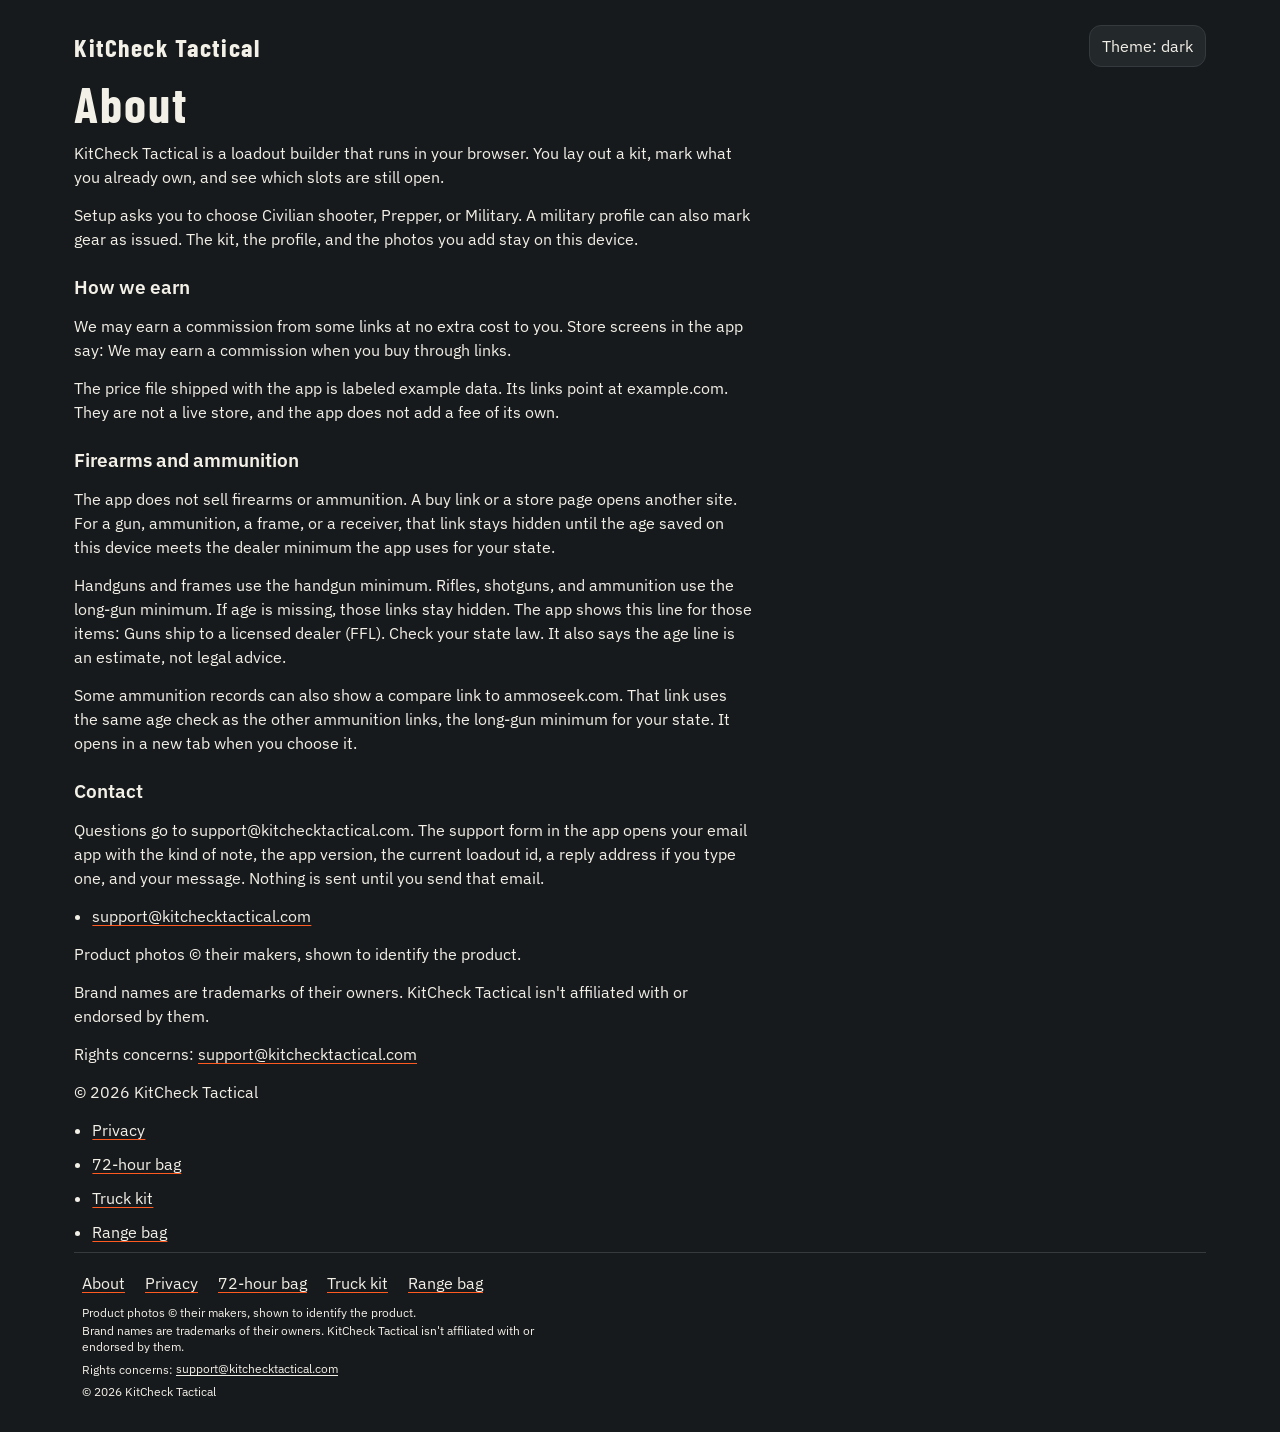
==== commit b9a4c0ac: "Publish KitCheck Tactical build-20261125-06eac9f (review fixes)" ====
--- a/about/index.html
+++ b/about/index.html
@@ -16,7 +16,7 @@
     <meta property="og:image:alt" content="KitCheck Tactical" />
     <link rel="manifest" href="https://kitchecktactical.com/manifest.webmanifest" />
     <link rel="icon" href="https://kitchecktactical.com/icons/icon-192.png" type="image/png" />
-    <link rel="stylesheet" href="../assets/index-B7SMwE__.css" />
+    <link rel="stylesheet" href="../assets/index-Lixd3Mo3.css" />
     <script>
 (function () {
   var key = 'kitcheck-theme';
@@ -76,10 +76,20 @@
         <h2>Contact</h2>
         <p>Questions go to support@kitchecktactical.com. The support form in the app opens your email app with the kind of note, the app version, the current loadout id, a reply address if you type one, and your message. Nothing is sent until you send that email.</p>
         <nav aria-label="Write to support"><ul><li><a href="mailto:support@kitchecktactical.com">support@kitchecktactical.com</a></li></ul></nav>
+        <p>Product photos © their makers, shown to identify the product.</p>
+        <p>Brand names are trademarks of their owners. KitCheck Tactical isn't affiliated with or endorsed by them.</p>
+        <p>Rights concerns: <a href="mailto:support@kitchecktactical.com">support@kitchecktactical.com</a></p>
+        <p>© 2026 KitCheck Tactical</p>
         <nav aria-label="Also on this site"><ul><li><a href="../privacy/">Privacy</a></li><li><a href="../guides/72-hour-bag/">72-hour bag</a></li><li><a href="../guides/truck-kit/">Truck kit</a></li><li><a href="../guides/range-bag/">Range bag</a></li></ul></nav>
       </main>
       <footer class="site-footer">
         <nav aria-label="Guides and policies"><a href="./" aria-current="page">About</a><a href="../privacy/">Privacy</a><a href="../guides/72-hour-bag/">72-hour bag</a><a href="../guides/truck-kit/">Truck kit</a><a href="../guides/range-bag/">Range bag</a></nav>
+        <div class="rights">
+          <p>Product photos © their makers, shown to identify the product.</p>
+          <p>Brand names are trademarks of their owners. KitCheck Tactical isn't affiliated with or endorsed by them.</p>
+          <p>Rights concerns: <a href="mailto:support@kitchecktactical.com">support@kitchecktactical.com</a></p>
+          <p>© 2026 KitCheck Tactical</p>
+        </div>
       </footer>
     </div>
     <script>
--- a/assets/index-Lixd3Mo3.css
+++ b/assets/index-Lixd3Mo3.css
@@ -0,0 +1 @@
+@font-face{font-family:IBM Plex Sans;font-style:normal;font-display:swap;font-weight:400;src:url(./ibm-plex-sans-cyrillic-ext-400-normal-g30qAdWV.woff2)format("woff2"),url(./ibm-plex-sans-cyrillic-ext-400-normal-Dsrv2Tcn.woff)format("woff");unicode-range:U+460-52F,U+1C80-1C8A,U+20B4,U+2DE0-2DFF,U+A640-A69F,U+FE2E-FE2F}@font-face{font-family:IBM Plex Sans;font-style:normal;font-display:swap;font-weight:400;src:url(./ibm-plex-sans-cyrillic-400-normal-DZqxrq2p.woff2)format("woff2"),url(./ibm-plex-sans-cyrillic-400-normal-BTotfTJu.woff)format("woff");unicode-range:U+301,U+400-45F,U+490-491,U+4B0-4B1,U+2116}@font-face{font-family:IBM Plex Sans;font-style:normal;font-display:swap;font-weight:400;src:url(./ibm-plex-sans-greek-400-normal-_efipK4i.woff2)format("woff2"),url(./ibm-plex-sans-greek-400-normal-D9ESIMu3.woff)format("woff");unicode-range:U+370-377,U+37A-37F,U+384-38A,U+38C,U+38E-3A1,U+3A3-3FF}@font-face{font-family:IBM Plex Sans;font-style:normal;font-display:swap;font-weight:400;src:url(./ibm-plex-sans-vietnamese-400-normal-DG4YqDda.woff2)format("woff2"),url(./ibm-plex-sans-vietnamese-400-normal-fK1oJ5dG.woff)format("woff");unicode-range:U+102-103,U+110-111,U+128-129,U+168-169,U+1A0-1A1,U+1AF-1B0,U+300-301,U+303-304,U+308-309,U+323,U+329,U+1EA0-1EF9,U+20AB}@font-face{font-family:IBM Plex Sans;font-style:normal;font-display:swap;font-weight:400;src:url(./ibm-plex-sans-latin-ext-400-normal-C5H60-Va.woff2)format("woff2"),url(./ibm-plex-sans-latin-ext-400-normal-RBey6euL.woff)format("woff");unicode-range:U+100-2BA,U+2BD-2C5,U+2C7-2CC,U+2CE-2D7,U+2DD-2FF,U+304,U+308,U+329,U+1D00-1DBF,U+1E00-1E9F,U+1EF2-1EFF,U+2020,U+20A0-20AB,U+20AD-20C0,U+2113,U+2C60-2C7F,U+A720-A7FF}@font-face{font-family:IBM Plex Sans;font-style:normal;font-display:swap;font-weight:400;src:url(./ibm-plex-sans-latin-400-normal-CDDApCn2.woff2)format("woff2"),url(./ibm-plex-sans-latin-400-normal-CYLoc0-x.woff)format("woff");unicode-range:U+??,U+131,U+152-153,U+2BB-2BC,U+2C6,U+2DA,U+2DC,U+304,U+308,U+329,U+2000-206F,U+20AC,U+2122,U+2191,U+2193,U+2212,U+2215,U+FEFF,U+FFFD}@font-face{font-family:IBM Plex Sans;font-style:normal;font-display:swap;font-weight:600;src:url(./ibm-plex-sans-cyrillic-ext-600-normal-DUMzJB7m.woff2)format("woff2"),url(./ibm-plex-sans-cyrillic-ext-600-normal-Bz0x94Yp.woff)format("woff");unicode-range:U+460-52F,U+1C80-1C8A,U+20B4,U+2DE0-2DFF,U+A640-A69F,U+FE2E-FE2F}@font-face{font-family:IBM Plex Sans;font-style:normal;font-display:swap;font-weight:600;src:url(./ibm-plex-sans-cyrillic-600-normal-71GNu3SW.woff2)format("woff2"),url(./ibm-plex-sans-cyrillic-600-normal-BGq0mW3O.woff)format("woff");unicode-range:U+301,U+400-45F,U+490-491,U+4B0-4B1,U+2116}@font-face{font-family:IBM Plex Sans;font-style:normal;font-display:swap;font-weight:600;src:url(./ibm-plex-sans-greek-600-normal-DzTrcv_p.woff2)format("woff2"),url(./ibm-plex-sans-greek-600-normal-D-CqTdkO.woff)format("woff");unicode-range:U+370-377,U+37A-37F,U+384-38A,U+38C,U+38E-3A1,U+3A3-3FF}@font-face{font-family:IBM Plex Sans;font-style:normal;font-display:swap;font-weight:600;src:url(./ibm-plex-sans-vietnamese-600-normal-DpPYBSTl.woff2)format("woff2"),url(./ibm-plex-sans-vietnamese-600-normal-DgdngZtN.woff)format("woff");unicode-range:U+102-103,U+110-111,U+128-129,U+168-169,U+1A0-1A1,U+1AF-1B0,U+300-301,U+303-304,U+308-309,U+323,U+329,U+1EA0-1EF9,U+20AB}@font-face{font-family:IBM Plex Sans;font-style:normal;font-display:swap;font-weight:600;src:url(./ibm-plex-sans-latin-ext-600-normal-DOrvGEcy.woff2)format("woff2"),url(./ibm-plex-sans-latin-ext-600-normal-DIrixKbi.woff)format("woff");unicode-range:U+100-2BA,U+2BD-2C5,U+2C7-2CC,U+2CE-2D7,U+2DD-2FF,U+304,U+308,U+329,U+1D00-1DBF,U+1E00-1E9F,U+1EF2-1EFF,U+2020,U+20A0-20AB,U+20AD-20C0,U+2113,U+2C60-2C7F,U+A720-A7FF}@font-face{font-family:IBM Plex Sans;font-style:normal;font-display:swap;font-weight:600;src:url(./ibm-plex-sans-latin-600-normal-CuJfVYMP.woff2)format("woff2"),url(./ibm-plex-sans-latin-600-normal-Cu4Hd6ag.woff)format("woff");unicode-range:U+??,U+131,U+152-153,U+2BB-2BC,U+2C6,U+2DA,U+2DC,U+304,U+308,U+329,U+2000-206F,U+20AC,U+2122,U+2191,U+2193,U+2212,U+2215,U+FEFF,U+FFFD}@font-face{font-family:Barlow Condensed;font-style:normal;font-display:swap;font-weight:500;src:url(./barlow-condensed-vietnamese-500-normal-DjeaNLFD.woff2)format("woff2"),url(./barlow-condensed-vietnamese-500-normal-CsrJDWc5.woff)format("woff");unicode-range:U+102-103,U+110-111,U+128-129,U+168-169,U+1A0-1A1,U+1AF-1B0,U+300-301,U+303-304,U+308-309,U+323,U+329,U+1EA0-1EF9,U+20AB}@font-face{font-family:Barlow Condensed;font-style:normal;font-display:swap;font-weight:500;src:url(./barlow-condensed-latin-ext-500-normal-yA5ONLQ9.woff2)format("woff2"),url(./barlow-condensed-latin-ext-500-normal-B1RE8WP7.woff)format("woff");unicode-range:U+100-2BA,U+2BD-2C5,U+2C7-2CC,U+2CE-2D7,U+2DD-2FF,U+304,U+308,U+329,U+1D00-1DBF,U+1E00-1E9F,U+1EF2-1EFF,U+2020,U+20A0-20AB,U+20AD-20C0,U+2113,U+2C60-2C7F,U+A720-A7FF}@font-face{font-family:Barlow Condensed;font-style:normal;font-display:swap;font-weight:500;src:url(./barlow-condensed-latin-500-normal-BgYH2mbd.woff2)format("woff2"),url(./barlow-condensed-latin-500-normal-HIEiP5Ov.woff)format("woff");unicode-range:U+??,U+131,U+152-153,U+2BB-2BC,U+2C6,U+2DA,U+2DC,U+304,U+308,U+329,U+2000-206F,U+20AC,U+2122,U+2191,U+2193,U+2212,U+2215,U+FEFF,U+FFFD}@font-face{font-family:Barlow Condensed;font-style:normal;font-display:swap;font-weight:600;src:url(./barlow-condensed-vietnamese-600-normal-A5AYRdjN.woff2)format("woff2"),url(./barlow-condensed-vietnamese-600-normal-CNlPk46_.woff)format("woff");unicode-range:U+102-103,U+110-111,U+128-129,U+168-169,U+1A0-1A1,U+1AF-1B0,U+300-301,U+303-304,U+308-309,U+323,U+329,U+1EA0-1EF9,U+20AB}@font-face{font-family:Barlow Condensed;font-style:normal;font-display:swap;font-weight:600;src:url(./barlow-condensed-latin-ext-600-normal-18ESti3H.woff2)format("woff2"),url(./barlow-condensed-latin-ext-600-normal-Clv9cIcR.woff)format("woff");unicode-range:U+100-2BA,U+2BD-2C5,U+2C7-2CC,U+2CE-2D7,U+2DD-2FF,U+304,U+308,U+329,U+1D00-1DBF,U+1E00-1E9F,U+1EF2-1EFF,U+2020,U+20A0-20AB,U+20AD-20C0,U+2113,U+2C60-2C7F,U+A720-A7FF}@font-face{font-family:Barlow Condensed;font-style:normal;font-display:swap;font-weight:600;src:url(./barlow-condensed-latin-600-normal-DepVgxBB.woff2)format("woff2"),url(./barlow-condensed-latin-600-normal-BFJEwTuo.woff)format("woff");unicode-range:U+??,U+131,U+152-153,U+2BB-2BC,U+2C6,U+2DA,U+2DC,U+304,U+308,U+329,U+2000-206F,U+20AC,U+2122,U+2191,U+2193,U+2212,U+2215,U+FEFF,U+FFFD}@font-face{font-family:Barlow Condensed;font-style:normal;font-display:swap;font-weight:700;src:url(./barlow-condensed-vietnamese-700-normal-DYeBwlKR.woff2)format("woff2"),url(./barlow-condensed-vietnamese-700-normal-DhIzd8Tb.woff)format("woff");unicode-range:U+102-103,U+110-111,U+128-129,U+168-169,U+1A0-1A1,U+1AF-1B0,U+300-301,U+303-304,U+308-309,U+323,U+329,U+1EA0-1EF9,U+20AB}@font-face{font-family:Barlow Condensed;font-style:normal;font-display:swap;font-weight:700;src:url(./barlow-condensed-latin-ext-700-normal-CwuXbfVR.woff2)format("woff2"),url(./barlow-condensed-latin-ext-700-normal-BIHFfxf0.woff)format("woff");unicode-range:U+100-2BA,U+2BD-2C5,U+2C7-2CC,U+2CE-2D7,U+2DD-2FF,U+304,U+308,U+329,U+1D00-1DBF,U+1E00-1E9F,U+1EF2-1EFF,U+2020,U+20A0-20AB,U+20AD-20C0,U+2113,U+2C60-2C7F,U+A720-A7FF}@font-face{font-family:Barlow Condensed;font-style:normal;font-display:swap;font-weight:700;src:url(./barlow-condensed-latin-700-normal-v1xN8_Wq.woff2)format("woff2"),url(./barlow-condensed-latin-700-normal-Dmwat-ge.woff)format("woff");unicode-range:U+??,U+131,U+152-153,U+2BB-2BC,U+2C6,U+2DA,U+2DC,U+304,U+308,U+329,U+2000-206F,U+20AC,U+2122,U+2191,U+2193,U+2212,U+2215,U+FEFF,U+FFFD}:root,:root[data-theme=dark]{--lightningcss-light: ;--lightningcss-dark:initial;color-scheme:dark;--bg:#171a1c;--panel:#23282b;--line:#343a3e;--text:#f3f0e8;--muted:#c4bfb6;--orange:#ff5a1f;--coyote:#c4a27a;--coyote-fill:#3a3026;--fit:#3cb85a;--fit-fill:#1c3324;--maybe:#e3a008;--no:#ff6b5e;--figure:#a8afa9;--figure-deep:#6e7772;--figure-edge:#e4e7e3;--sil:#3a4146;--sil-rim:#c5cdc8;--zone-line:#e4e8e4;--photo:#2c3134;--shadow:none;--accent:var(--orange);font-family:IBM Plex Sans,sans-serif}:root[data-theme=light]{--lightningcss-light:initial;--lightningcss-dark: ;color-scheme:light;--bg:#f4f2ee;--panel:#fff;--line:#e4e1db;--text:#1f2420;--muted:#6b6e6a;--orange:#ff5a1f;--coyote:#8d6b44;--coyote-fill:#f6efe6;--fit:#146c2e;--fit-fill:#e7f6eb;--maybe:#e3a008;--no:#d6453a;--figure:#5e6661;--figure-deep:#3c4440;--figure-edge:#242824;--sil:#1b2024;--sil-rim:#1b2024;--zone-line:#e7ebe6;--photo:#e7e4de;--shadow:0 1px 2px #1f24200f, 0 8px 24px #1f24200f;--accent:var(--orange)}@media (prefers-color-scheme:light){:root[data-theme=system]{--lightningcss-light:initial;--lightningcss-dark: ;color-scheme:light;--bg:#f4f2ee;--panel:#fff;--line:#e4e1db;--text:#1f2420;--muted:#6b6e6a;--orange:#ff5a1f;--coyote:#8d6b44;--coyote-fill:#f6efe6;--fit:#146c2e;--fit-fill:#e7f6eb;--maybe:#e3a008;--no:#d6453a;--figure:#5e6661;--figure-deep:#3c4440;--figure-edge:#242824;--sil:#1b2024;--sil-rim:#1b2024;--zone-line:#e7ebe6;--photo:#e7e4de;--shadow:0 1px 2px #1f24200f, 0 8px 24px #1f24200f;--accent:var(--orange)}}*{box-sizing:border-box}html{scroll-padding-bottom:16px}body{background:var(--bg);color:var(--text);margin:0}.shell{flex-direction:column;width:100%;max-width:960px;min-height:100dvh;margin:0 auto;padding:12px 12px 0;display:flex;overflow-x:clip}.top{flex-wrap:wrap;justify-content:space-between;align-items:flex-start;gap:8px 12px;margin-bottom:12px;display:flex}.top h1{letter-spacing:0;margin:0;font-size:1.25rem;font-weight:600}.top h1.wordmark{min-width:0;max-width:100%;color:var(--text);letter-spacing:.06em;white-space:nowrap;align-items:center;gap:.08em;margin:0;font-family:Barlow Condensed,Arial Narrow,Impact,sans-serif;font-size:clamp(1.15rem,4.8vw,1.85rem);font-weight:700;line-height:1;display:flex}.wordmark-stamp{width:.95em;height:.95em;color:var(--fit);flex:none}.wordmark-words{white-space:nowrap}.wordmark-cut{background:0 0;-webkit-mask-image:linear-gradient(#000 0 46%,#0000 46% 54%,#000 54% 100%);mask-image:linear-gradient(#000 0 46%,#0000 46% 54%,#000 54% 100%)}.wordmark-accent{color:var(--fit)}.top-actions button{min-width:44px;min-height:44px}.form,.fields,.data-actions{flex-direction:column;gap:12px;min-width:0;max-width:100%;display:flex}.form{max-width:32rem}.lede,.hint{color:var(--muted);margin:0;font-size:.9rem}.fields label,.import-block label{flex-direction:column;gap:4px;font-size:.9rem;display:flex}.fields fieldset label{flex-direction:row;align-items:center;gap:8px}.fields>label:has(input[type=checkbox]){flex-direction:row;align-items:center;gap:8px}fieldset{border:1px solid var(--line);flex-direction:column;gap:8px;margin:0;display:flex}input,select,button{font:inherit;color:inherit}input[type=text],input:not([type]),select{background:var(--panel);border:1px solid var(--line);border-radius:12px;width:100%;max-width:100%;padding:8px;display:block}button{background:var(--panel);border:1px solid var(--line);box-shadow:var(--shadow);cursor:pointer;border-radius:12px;padding:10px 12px}button[type=submit]{background:var(--orange);border-color:var(--orange);color:#1f2420;font-weight:600}.gun-links{flex-direction:column;gap:8px;display:flex}a{color:var(--text);-webkit-text-decoration-color:var(--orange);text-decoration-color:var(--orange);text-underline-offset:3px}.gun-links a{color:var(--text)}main{flex:1}.grid{flex-direction:column;gap:8px;display:flex}.slot-row{gap:8px;display:grid}.cols-2{grid-template-columns:1.7fr 1fr}.cols-3,.cols-4{grid-template-columns:repeat(var(--cols,3), minmax(0, 1fr))}.cols-3{--cols:3}.cols-4{--cols:2}.slot{background:var(--panel);border:1px solid var(--line);min-height:76px;box-shadow:var(--shadow);border-radius:12px;align-items:flex-start;padding:6px 18px 8px 6px;display:flex;position:relative}.slot-label,.totals-label,.tag,.chip{letter-spacing:.04em;text-transform:uppercase;font-family:Barlow Condensed,sans-serif;font-weight:600}.slot-label{min-width:0;color:var(--muted);align-items:center;gap:4px;font-size:.72rem;line-height:1.1;display:flex}.slot-mark{flex:none;width:24px;height:24px;display:inline-grid;position:relative}.slot-icon{color:#9aa3ad;width:24px;height:24px}.slot-icon path{fill:currentColor;stroke:none}.slot-mark-filled .slot-icon,.slot-mark-selected .slot-icon,.slot[data-filled="1"] .slot-icon{color:var(--orange);filter:drop-shadow(0 0 4px color-mix(in srgb, var(--orange) 75%, transparent))}.slot-check{background:var(--orange);width:10px;height:10px;box-shadow:0 0 4px color-mix(in srgb, var(--orange) 80%, transparent);border-radius:50%;position:absolute;bottom:-3px;right:-3px}.slot-check:after{content:"";border:1.5px solid #171a1c;border-width:0 1.5px 1.5px 0;width:2px;height:5px;position:absolute;top:1px;left:3px;transform:rotate(45deg)}.chevron{border-right:2px solid var(--muted);border-bottom:2px solid var(--muted);width:7px;height:7px;position:absolute;bottom:8px;right:8px;transform:rotate(-45deg)}.stash-toggle{align-self:flex-start;min-height:44px}.stash-head{justify-content:space-between;align-items:center;gap:8px;display:flex}.stash-close{min-height:44px}.totals{padding:12px 4px calc(16px + env(safe-area-inset-bottom,0px));border-top:1px solid var(--line);background:var(--bg);grid-template-columns:repeat(3,minmax(0,1fr));gap:8px;margin:12px 0 0;display:grid;position:static}.totals p{flex-direction:column;align-items:center;gap:4px;margin:0;display:flex}.totals-label{letter-spacing:.08em;text-transform:uppercase;color:var(--muted);font-size:.68rem}.totals-note{overflow-wrap:anywhere;text-align:center;max-width:100%;color:var(--muted);font-size:.62rem;line-height:1.15;display:block}.totals-value{font-size:1rem}.top-actions{flex-wrap:wrap;gap:6px;margin-left:auto;display:flex}.top-actions button{min-width:44px;min-height:44px;padding:6px 8px}@media (width<=480px){.top h1.wordmark{flex:1 0 100%;font-size:1.35rem}}.loadout-name{margin:0 0 8px}.builder{flex-direction:column;gap:8px;min-width:0;padding-bottom:8px;display:flex}.board{flex-direction:column;gap:8px;min-width:0;display:flex;position:relative}.ring{grid-template-columns:minmax(72px,22%) minmax(0,1fr) minmax(72px,22%);align-items:stretch;gap:4px;min-width:0;display:grid;position:relative}.col{flex-direction:column;gap:4px;min-width:0;display:flex}.figure{color:var(--sil);min-width:0;min-height:0;position:relative;overflow:visible}.figure-bg{z-index:0;pointer-events:none;border-radius:12px;width:100%;height:100%;position:absolute;inset:0}.mannequin{z-index:1;width:auto;max-width:92%;height:96%;position:absolute;top:2%;left:50%;transform:translate(-50%)}.bg-choices{border:0;flex-wrap:wrap;gap:8px;margin:0 0 16px;padding:0;display:flex}.bg-choices legend{width:100%;margin-bottom:8px}.bg-choices label{border:1px solid var(--line);background:var(--panel);border-radius:10px;align-items:center;gap:6px;min-height:44px;padding:8px 12px;display:inline-flex}.leaders{pointer-events:none;width:100%;height:100%;position:absolute;inset:0;overflow:visible}.leader{fill:none;stroke:var(--muted);stroke-width:1.25px;stroke-linejoin:round;stroke-linecap:round;opacity:.55}.leader.on{stroke:var(--orange);opacity:.95}.kit-man{fill:var(--sil)}.kit-man,:root[data-theme=dark] .kit-man,:root:not([data-theme]) .kit-man{filter:drop-shadow(0 0 2px #9bd15a)}.kit-man path{stroke:#9bd15a;stroke-width:1px;stroke-linejoin:round;vector-effect:non-scaling-stroke}@media (prefers-color-scheme:dark){:root[data-theme=system] .kit-man{filter:drop-shadow(0 0 2px #9bd15a)}}@media (prefers-reduced-motion:reduce){.kit-man,.splash-outline,.splash-fill{animation:none}}.zone-hit{fill:#0000;stroke:none;cursor:pointer}.zone-paint{filter:drop-shadow(0 0 8px var(--orange));pointer-events:none}.zone-fill{stroke:none}.zone-fill.lit{fill:color-mix(in srgb, var(--orange) 55%, transparent)}.zone-fill.hot{fill:color-mix(in srgb, var(--orange) 82%, transparent)}.zone-anchor{fill:#0000;stroke:none;pointer-events:none}.zone-badge{fill:var(--zone-line);stroke:none;pointer-events:none}.zone-badge path{fill:none;stroke:var(--bg);stroke-linecap:round}.zone[data-filled="1"] .zone-badge{display:none}.kit-detail{z-index:40;background:var(--panel);width:min(360px,100% - 24px);max-height:min(70dvh,640px);color:var(--text);border:1px solid var(--line);box-shadow:var(--shadow);border-radius:12px;flex-direction:column;gap:12px;padding:16px;display:flex;position:fixed;top:18%;left:50%;overflow:auto;transform:translate(-50%)}.kit-detail h2{margin:0;font-size:1.05rem}.kit-detail .product-photo,.kit-detail .slot-mark{width:120px;height:120px}.kit-detail .slot-icon{width:100%;height:100%}.remove-slot,.confirm-remove button,.undo-toast button{min-width:44px;min-height:44px}.remove-slot{flex-direction:column;justify-content:center;align-items:center;gap:2px;max-width:100%;padding:2px 6px;font-size:.72rem;line-height:1;display:inline-flex}.remove-icon{flex:none;width:16px;height:16px}.confirm-remove,.undo-toast{z-index:40;background:var(--panel);color:var(--text);border:1px solid var(--line);box-shadow:var(--shadow);border-radius:12px;position:fixed}.confirm-remove{flex-direction:column;gap:12px;width:min(360px,100% - 24px);padding:16px;display:flex;top:30%;left:50%;transform:translate(-50%)}.confirm-remove div{gap:8px;display:flex}.undo-toast{left:50%;bottom:calc(6.5rem + env(safe-area-inset-bottom,0px));align-items:center;gap:12px;max-width:calc(100% - 24px);padding:8px 12px;display:flex;transform:translate(-50%)}.strip{gap:6px;min-width:0;padding-bottom:2px;display:flex;overflow-x:auto}.board .slot{width:auto;min-width:72px;min-height:72px;padding:4px;scroll-margin-bottom:16px}.strip .slot{flex:0 0 72px}.board .slot-hit{gap:2px;width:100%;min-width:44px;min-height:44px;padding:2px 4px}.sr-only{clip:rect(0, 0, 0, 0);white-space:nowrap;border:0;width:1px;height:1px;margin:-1px;padding:0;position:absolute;overflow:hidden}.board .slot-label{white-space:normal;overflow-wrap:anywhere;letter-spacing:.02em;width:100%;max-width:100%;line-height:1.05;display:block;overflow:hidden}.board .slot-item{-webkit-line-clamp:2;white-space:normal;overflow-wrap:anywhere;-webkit-box-orient:vertical;width:100%;max-width:100%;max-height:2.3em;line-height:1.15;display:-webkit-box;overflow:hidden}.photo-tile{aspect-ratio:1;background:var(--photo);border-radius:8px;place-items:center;width:100%;max-height:72px;display:grid;overflow:hidden}.board .photo-tile{width:min(100%,112px);max-height:112px;margin-inline:auto;position:relative}.board .photo-tile .illustration{position:static}.board .photo-tile .illustration-label{z-index:1;pointer-events:none;position:absolute;bottom:0;left:0;right:0}.photo-tile .product-photo,.pick-thumb .product-photo,.summary-thumb .product-photo,.item-photo .product-photo{object-fit:contain;background:var(--photo);width:100%;height:100%}.photo-fallback>.product-photo{background:0 0}.photo-fallback>.product-photo:not(.is-ready){opacity:0}.photo-fallback>.product-photo.is-ready{z-index:1;position:relative}.pick-thumb .product-photo,.summary-thumb .product-photo{width:48px;height:48px}.item-photo{aspect-ratio:1;object-fit:contain;background:var(--photo);border-radius:12px;width:min(100%,320px);height:auto;display:block}.summary-slots{flex-direction:column;gap:8px;margin:0;padding:0;list-style:none;display:flex}.summary-slots li{grid-template-columns:40px minmax(0,1fr);align-items:center;gap:8px;min-width:0;display:grid}.summary-slots li span:last-child{-webkit-line-clamp:2;-webkit-box-orient:vertical;min-width:0;display:-webkit-box;overflow:hidden}.pick-thumb .slot-mark,.summary-slots .slot-mark,.cart-store .slot-mark,.compare-icons .slot-mark,.compare-missing .slot-mark,.kit-check .slot-mark{width:40px;height:40px}.board .slot-mark{width:clamp(72px,88%,96px);height:clamp(72px,88%,96px)}.slot-art{object-fit:contain;border-radius:10px;width:100%;height:100%;display:block}.slot-mark-empty .slot-art,.slot[data-filled="0"] .slot-art{opacity:.45;filter:saturate(.35)}.slot-mark-filled .slot-art,.slot-mark-selected .slot-art,.slot[data-filled="1"] .slot-art{opacity:1;filter:saturate(1) drop-shadow(0 0 6px color-mix(in srgb, var(--orange) 70%, transparent))}.board .slot-icon{width:100%;height:100%}.board .slot-check{width:16px;height:16px;bottom:-2px;right:-2px}.board .slot-check:after{border-width:0 2px 2px 0;width:3px;height:7px;top:2px;left:5px}.board .badge{position:absolute;top:2px;right:2px}.slot-item{-webkit-line-clamp:2;white-space:normal;overflow-wrap:anywhere;-webkit-box-orient:vertical;max-height:2.3em;line-height:1.15;display:-webkit-box;overflow:hidden}.pick-row{grid-template-columns:48px minmax(0,1fr);grid-template-areas:"thumb copy""actions actions";align-items:start;gap:4px 8px;height:220px;display:grid;overflow:hidden}.pick-thumb{background:var(--photo);border-radius:8px;grid-area:thumb;place-items:center;width:48px;height:48px;display:grid;overflow:hidden}.kit-check li label,.compare-missing li{align-items:center;gap:8px;display:flex}.kit-check li label{flex-wrap:wrap}.kit-check .fit-warn{flex-basis:100%}.due-soon li{flex-wrap:wrap;align-items:center;gap:8px;display:flex}.tour-dim{z-index:70;pointer-events:auto;position:fixed;inset:0}.tour-card{z-index:71;background:var(--panel);width:min(360px,100vw - 24px);color:var(--text);border:1px solid var(--line);box-shadow:var(--shadow);border-radius:12px;flex-direction:column;gap:12px;padding:16px;display:flex;position:fixed}.tour-line,.tour-actions button,.tour-forget,.tour-settings button{min-width:44px;min-height:44px}.tour-line{text-align:left;width:100%;font-size:1.05rem;line-height:1.35;display:block}.tour-caret{vertical-align:text-bottom;background:currentColor;width:2px;height:1em;margin-left:2px;animation:1s step-end infinite tour-blink;display:inline-block}.tour-actions,.tour-settings{flex-wrap:wrap;align-items:center;gap:8px;display:flex}.tour-forget{align-items:center;gap:8px;display:flex}@keyframes tour-blink{0%,45%{opacity:1}50%,to{opacity:0}}@media (prefers-reduced-motion:reduce){.tour-caret{animation:none;display:none}}.compare-icons,.compare-missing{flex-wrap:wrap;gap:6px;margin:6px 0;padding:0;list-style:none;display:flex}.photo-fallback{place-items:center;width:100%;height:100%;display:grid;position:relative}.photo-fallback>.slot-mark,.photo-fallback>.product-photo{grid-area:1/1}.photo-fallback .slot-check{z-index:2;bottom:4px;right:4px}.pick-main{grid-area:copy;min-width:0}.pick-actions{flex-wrap:wrap;grid-area:actions;gap:4px;min-width:0;display:flex}.pick-name{-webkit-line-clamp:2;white-space:normal;overflow-wrap:anywhere;-webkit-box-orient:vertical;max-height:2.3em;line-height:1.15;display:-webkit-box;overflow:hidden}.pick-meta{-webkit-line-clamp:3;white-space:normal;overflow-wrap:anywhere;color:var(--muted);-webkit-box-orient:vertical;font-size:.72rem;line-height:1.25;display:-webkit-box;overflow:hidden}.figure{color:var(--figure)}.figure svg.mannequin{width:auto;max-width:92%;height:96%}.board .slot{overflow:hidden}.board .edit-build{text-overflow:ellipsis;white-space:nowrap;width:100%;min-height:44px;overflow:hidden}.stash{display:none}.stash.open{z-index:20;background:var(--panel);border-top:1px solid var(--line);flex-direction:column;gap:8px;max-height:55dvh;padding:12px;display:flex;position:fixed;bottom:0;left:0;right:0;overflow:auto}.builder .slot-row{grid-template-columns:1fr 1fr}.builder .slot{flex-direction:column;min-height:52px}.slot-hit{text-align:left;background:0 0;border:0;flex-direction:column;align-items:flex-start;gap:2px;width:100%;padding:0;display:flex;position:static}.slot-item{font-size:.72rem;line-height:1.2}.subs{flex-wrap:wrap;gap:4px;display:flex}.subs button{padding:2px 4px;font-size:.62rem;line-height:1.1}.edit-build{margin-top:4px;padding:2px 4px;font-size:.62rem}.badge-fit,.badge-unsure,.badge-nofit{font-size:1.2rem;font-weight:700;line-height:1}.badge-fit{color:var(--fit)}.badge-unsure{color:var(--maybe)}.badge-nofit{color:var(--no)}.fit-warn{color:var(--maybe);margin:0;font-size:.75rem;line-height:1.3;display:block}.packing li,.packing label{flex-wrap:wrap;align-items:center;gap:8px;display:flex}.packing select,.packing button,.due-soon button,.date-btn,.kit-detail input,.kit-detail select,.kit-detail button{min-width:44px;min-height:44px}.due-badge{background:var(--maybe);color:#1f2420;border-radius:999px;margin-left:6px;padding:2px 6px;font-size:.75rem;display:inline-block}.picker,.edit-build-panel,.loadouts{z-index:30;background:var(--bg);border-top:1px solid var(--line);flex-direction:column;gap:8px;max-height:72dvh;padding:12px;display:flex;position:fixed;bottom:0;left:0;right:0;overflow:auto}.picker-head,.loadouts li{justify-content:space-between;align-items:center;gap:8px;display:flex}.picker-head h2,.stash h2{margin:0;font-size:1rem}.picker select,.picker input,.picker button,.loadouts input,.fields input,.fields select{min-height:44px}.tier-row{flex-wrap:wrap;gap:8px;display:flex}.tier-row button{text-align:left;flex-direction:column;align-items:flex-start;min-width:44px;min-height:44px;display:flex}.vlist{height:320px;position:relative;overflow:auto}.pick-row{box-sizing:border-box;grid-template-columns:48px minmax(0,1fr);grid-template-areas:"thumb copy""actions actions";align-items:start;gap:4px 8px;height:220px;display:grid;position:absolute;left:0;right:0;overflow:hidden}.build-grid .slot{flex-direction:column;width:100%;min-height:72px}.build-grid{grid-template-columns:1fr 1fr;gap:8px;display:grid}.chips{flex-wrap:wrap;gap:8px;display:flex}.chip{box-shadow:none;background:0 0;border:0;border-bottom:2px solid #0000;border-radius:0;padding:6px 2px}.chip[aria-pressed=true]{border-bottom-color:var(--orange);color:var(--text)}.tag{border-radius:999px;align-items:center;padding:2px 8px;font-size:.75rem;display:inline-flex}.tag-owned{background:var(--fit-fill);color:var(--text);border:1px solid var(--fit)}.tag-issued{background:var(--coyote-fill);color:var(--text);border:1px solid var(--coyote)}.stash-grid{grid-template-columns:1fr 1fr;gap:8px;margin-top:12px;display:grid}.stash-card{background:var(--panel);border:1px solid var(--line);min-height:88px;box-shadow:var(--shadow);border-radius:12px;flex-direction:column;align-items:flex-start;gap:6px;padding:8px;display:flex}.suggest ul{flex-direction:column;gap:8px;margin:0;padding:0;list-style:none;display:flex}.suggest li{justify-content:space-between;align-items:center;gap:8px;min-width:0;display:flex}.suggest li span{overflow-wrap:anywhere;min-width:0}.pick-main{width:100%;min-width:0;max-height:100%;box-shadow:none;text-align:left;background:0 0;border:0;flex-direction:column;grid-area:copy;align-items:stretch;padding:0;display:flex;overflow:hidden}.own-btn{align-self:center;padding:4px 6px;font-size:.68rem}.manual-form{padding-bottom:16px}.manual-form .save-bar{background:var(--bg);border-top:1px solid var(--line);margin-top:12px;padding-top:12px}.manual-form .save-bar button{width:100%}.short-list{height:220px}.short-list .pick-row{-webkit-line-clamp:2;white-space:normal;overflow-wrap:anywhere;-webkit-box-orient:vertical;height:64px;padding:6px 8px;line-height:1.2;display:-webkit-box;overflow:hidden}.price-list{flex-direction:column;gap:8px;margin:12px 0 0;padding:0;list-style:none;display:flex}.price-list li,.buy-links{flex-wrap:wrap;align-items:center;gap:8px;display:flex}.summary section{margin-top:16px}.warn{border:1px solid var(--maybe);background:color-mix(in srgb, var(--maybe) 16%, var(--panel));color:var(--text);border-radius:12px;align-items:center;gap:8px;margin:0;padding:10px 12px;font-weight:600;display:flex}.warn .alert-icon{width:24px;height:24px;color:var(--maybe)}.loadout-name{flex-wrap:wrap;align-items:center;gap:16px;display:flex}.loadout-name span{min-width:0}.loadout-name button{margin-left:8px}.loadouts label,.loadouts li{flex-wrap:wrap;align-items:center;gap:8px;display:flex}.loadouts input,.loadouts button{min-width:44px;min-height:44px}.share-view{flex-direction:column;align-items:stretch;gap:8px;display:flex}.share-card{border:1px solid var(--line);width:min(100%,360px);height:auto;display:block}.stash ul,.loadouts ul{flex-direction:column;gap:8px;margin:0;padding:0;list-style:none;display:flex}@media (width>=1024px){.shell{max-width:1180px}.ring{grid-template-columns:minmax(0,1fr) minmax(0,40%) minmax(0,1fr);gap:12px}.remove-slot{flex-direction:row;gap:4px;font-size:.8rem}.slot-primary{min-height:120px}.strip{overflow:visible}.strip .slot{flex:1 1 0;min-width:0}.stash-toggle{display:none}.stash,.stash.open{z-index:auto;background:0 0;border-top:0;flex-direction:column;gap:8px;max-height:none;padding:0;display:flex;position:static;overflow:visible}.stash-close{display:none}.pick-row{grid-template-columns:48px minmax(0,1fr) minmax(0,180px);grid-template-areas:"thumb copy actions"}.stash-grid{grid-template-columns:repeat(3,minmax(0,1fr))}.builder .slot{min-height:72px}.picker,.edit-build-panel,.loadouts{border:1px solid var(--line);width:min(420px,36vw);max-height:none;inset:72px 16px 16px auto}.cols-4{--cols:4}.shell{padding:24px 24px 0}.top h1{font-size:1.6rem}.top h1.wordmark{flex:none;font-size:1.85rem}.loadout-name{gap:24px}.slot{min-height:72px;padding:8px 10px}.board .slot{min-height:72px;padding:4px 6px}.slot-label,.totals-label{font-size:.75rem}}.slot-actions{flex-wrap:wrap;gap:4px;width:100%;min-width:0;display:flex}.light-launch,.light-launch,.mod-launch,.slot-actions .edit-build{white-space:normal;min-width:44px;max-width:100%;min-height:44px;margin:0;line-height:1.1}.light-launch{flex-direction:column;align-items:flex-start;gap:2px;display:flex;overflow:hidden}.light-launch span,.light-note{text-overflow:ellipsis;white-space:nowrap;max-width:100%;overflow:hidden}.light-note{color:var(--maybe);font-size:.68rem}.mod-shell{max-width:1180px}.modding{flex-direction:column;gap:10px;min-width:0;padding-bottom:24px;display:flex}.modding>header.top{flex-wrap:nowrap;align-items:center}.modding>header.top>div{flex:auto;min-width:0}.modding>header.top .hint{text-overflow:ellipsis;white-space:nowrap;overflow:hidden}.modding .mod-toggle{flex-wrap:nowrap;flex:none}.mod-back,.mod-close,.mod-toggle button,.preset-row .chip,.mod-tabs button,.fit-chip,.ready-ring{min-width:44px;min-height:44px}.mod-toggle,.preset-row,.mod-filters,.mod-tabs{flex-wrap:wrap;gap:6px;min-width:0;display:flex}.mod-stats{z-index:5;background:var(--bg);grid-template-columns:repeat(2,minmax(0,1fr));gap:8px;padding-bottom:4px;display:grid;position:sticky;top:0}.mod-stat{flex-direction:column;gap:2px;min-width:0;margin:0;display:flex}.num,.mod-stat,.stat-delta,.pick-meta{font-variant-numeric:tabular-nums}.mod-stat .num,.ready-ring{overflow-wrap:anywhere}.spec,.why-pop dd{font-family:ui-monospace,IBM Plex Mono,monospace;font-size:.78rem}.stat-track{background:var(--line);border-radius:99px;height:4px;display:block;overflow:hidden}.stat-fill{background:var(--orange);height:100%;transition:width .2s;display:block}.stat-delta{color:var(--orange);font-size:.75rem}.ready-ring{border:2px solid var(--orange);color:var(--text);background:0 0;border-radius:999px;padding:6px 10px}.ready-ring.has-issue{border-color:var(--no)}.ready-missing{color:var(--muted);margin:0;padding-left:1.1rem}.mod-board{flex-direction:column;gap:8px;min-width:0;display:flex}.mod-figure{background:var(--panel);border:1px solid var(--line);border-radius:12px;min-height:200px;position:relative;overflow:hidden}.gun-viewport{touch-action:none;cursor:grab;height:100%;min-height:200px;overflow:hidden}.gun-stage{transform-origin:50%;position:relative}.gun-drawing{width:100%;height:auto;color:var(--text);display:block}.gun-grid{opacity:.35}.gun-ticks{opacity:.45}.part-on{fill:none;stroke:var(--orange);stroke-width:1.5px}.part-off{display:none}.gun-leaders{opacity:.8}.gun-dots{position:absolute;inset:0}.gun-dot{background:var(--orange);color:#171a1c;border-radius:50%;place-items:center;width:22px;height:22px;margin:-11px 0 0 -11px;font-size:.7rem;font-weight:600;display:none;position:absolute}.mod-tabs{display:flex}.mod-slots{gap:8px;min-width:0;padding-bottom:4px;display:flex;overflow-x:auto}.mod-slot{background:var(--panel);border:1px dashed var(--line);border-radius:12px;flex-direction:column;flex:0 0 148px;gap:4px;min-width:0;min-height:88px;padding:6px;display:flex;position:relative}.mod-slot.is-suggested{border-color:var(--orange)}.mod-slot .slot-hit{min-width:44px;min-height:44px}.mod-slot .slot-item,.mod-slot .slot-why,.mod-slot .slot-label{text-overflow:ellipsis;white-space:nowrap;max-width:100%;display:block;overflow:hidden}.mod-slot .photo-tile{aspect-ratio:1;width:72px;height:72px;max-height:none;box-shadow:none;background:#14181b;place-items:center;margin-inline:auto;position:relative;overflow:hidden}.mod-slot .photo-tile .slot-mark,.mod-slot .photo-tile .slot-icon,.mod-slot .photo-tile .slot-art,.mod-slot .mod-part{object-fit:contain;object-position:center;background:0 0;width:100%;max-width:100%;height:100%;max-height:100%;display:block}.mod-slot[data-filled="0"] .mod-part,.mod-slot[data-filled="0"] .slot-icon,.mod-slot[data-filled="0"] .slot-art{opacity:.42;filter:saturate(.3)}.mod-slot[data-filled="1"] .mod-part,.mod-slot[data-filled="1"] .slot-icon,.mod-slot[data-filled="1"] .slot-art{opacity:1;filter:drop-shadow(0 0 6px #9bd15abf)}.mod-slot .tag{position:absolute;bottom:2px;left:2px}.fit-chip{background:0 0;border-radius:999px;align-self:flex-start;padding:4px 8px}.chip-fit{color:var(--fit);border:1px solid var(--fit)}.chip-unsure{color:var(--maybe);border:1px solid var(--maybe)}.chip-nofit{color:var(--no);border:1px solid var(--no)}:root[data-theme=light] .chip-unsure{color:#7a4e00;border-color:#7a4e00}:root[data-theme=light] .chip-nofit{color:#9f2d2d;border-color:#9f2d2d}:root[data-theme=light] .stat-delta,:root[data-theme=light] .why-pop a{color:#b54316}.why-pop{z-index:6;background:var(--panel);border:1px solid var(--line);border-radius:12px;flex-direction:column;gap:8px;padding:12px;display:flex;position:relative}.why-pop dl{margin:0}.why-pop a{color:var(--orange)}.parts-tree,.parts-tree ul{min-width:0;margin:0;padding-left:1rem}.parts-tree button{text-align:left;max-width:100%;min-height:44px}.mod-picker .mod-pick{text-align:left;width:100%;min-height:84px;color:inherit;background:0 0;grid-template-columns:48px minmax(0,1fr) auto;align-items:center;gap:8px;display:grid;position:absolute;left:0;right:0}.mod-picker .mod-suggest{margin-bottom:6px;position:static}.mod-pick.is-nofit{opacity:.55}.pick-copy{flex-direction:column;min-width:0;display:flex}.skeleton{background:linear-gradient(90deg, var(--photo), var(--line), var(--photo));background-size:200% 100%}.mod-safety{padding-bottom:12px}.warn-card{border:1px solid var(--no);border-radius:8px;flex-direction:column;gap:8px;padding:8px;display:flex}:root[data-theme=light] .gun-drawing{color:#2a2e2c}:root[data-theme=light] .gun-line,:root[data-theme=light] .gun-leaders{opacity:.7}:root[data-theme=light] .gun-grid{opacity:.45}@media (width<=359px){.mod-slot .slot-item,.mod-slot .slot-why{display:none}}@media (width<=767px){.strip{overflow:visible}.strip .slot{flex:1 1 0;width:auto;min-width:0}.ring{align-items:start}.figure{aspect-ratio:531/1101;align-self:start;width:100%;height:auto;max-height:calc(100svh - 10.5rem)}.figure svg.mannequin{width:100%;max-width:none;height:100%;max-height:calc(100svh - 10.5rem);position:relative;top:auto;left:auto;transform:none}.board .slot{min-height:0;padding:2px 3px}.board .photo-tile{width:40px;height:40px}.board .slot-item{-webkit-line-clamp:1;max-height:1.2em}.gun-dot{display:grid}.gun-leaders,.bp-dim-text,.mod-slots[data-group=front] .mod-slot:not([data-group=front]),.mod-slots[data-group=top] .mod-slot:not([data-group=top]),.mod-slots[data-group=rear] .mod-slot:not([data-group=rear]),.mod-slots[data-group=lower] .mod-slot:not([data-group=lower]){display:none}.mod-slots{grid-template-columns:repeat(4,minmax(0,1fr));gap:6px;display:grid;overflow:visible}.mod-slot{flex:none;width:auto;min-width:0}.mod-slot .photo-tile{width:64px;height:64px}}@media (width>=768px){.mod-tabs{display:none}.gun-drawing{height:auto}.mod-figure{min-height:0}.mod-slots{grid-template-columns:repeat(3,minmax(0,1fr));display:grid;overflow:visible}.mod-slot{flex:initial}.mod-stats{grid-template-columns:repeat(3,minmax(0,1fr))}}@media (width>=1024px){.mod-board{grid-template-columns:200px minmax(0,1fr) 200px;align-items:center;column-gap:16px;display:grid}.mod-figure{grid-column:2;grid-row:1 / span var(--mod-span,8);align-self:center;min-height:0}.gun-drawing{height:100%;min-height:0}.mod-tabs{display:none}.mod-slots{display:contents}.mod-slot{grid-row:var(--mod-row);align-self:start}.mod-slot[data-side=left],.mod-slot[data-side=top]{grid-column:1}.mod-slot[data-side=right],.mod-slot[data-side=bottom]{grid-column:3}.mod-picker{border-top:0;border-left:1px solid var(--line);width:360px;max-height:none;inset:0 0 0 auto}}@media (prefers-reduced-motion:reduce){.stat-fill,.mod-slot.is-filling .photo-tile,.gun-dot,.gun-leaders{transition:none;animation:none}}@media (prefers-reduced-motion:no-preference){.mod-slot.is-filling .photo-tile{animation:.16s slot-fill}.gun-dot{animation:2s ease-out dot-pulse}}@keyframes slot-fill{0%{opacity:0;transform:scale(.92)}to{opacity:1;transform:scale(1)}}@keyframes dot-pulse{0%{box-shadow:0 0 0 0 var(--orange)}to{box-shadow:0 0 0 10px #0000}}.cart-drawer,.compare,.support-form,.assist{z-index:45;background:var(--panel);width:min(520px,100% - 16px);max-height:calc(100vh - 24px);color:var(--text);border:1px solid var(--line);border-radius:12px;padding:16px;position:fixed;top:8%;left:50%;overflow:auto;transform:translate(-50%)}.cart-count{margin-left:6px}.cart-store ul{margin:0;padding:0;list-style:none}.cart-store li{border-bottom:1px solid var(--line);grid-template-columns:40px minmax(0,1fr);align-items:center;gap:8px;padding:8px 0;display:grid}.cart-copy{grid-template-columns:minmax(0,1fr) auto;align-items:center;gap:8px;display:grid}.load-ok{color:var(--fit)}.load-watch{color:var(--maybe)}.load-high{color:var(--no)}.mission-row{gap:6px;display:flex;overflow-x:auto}.mission-row button,.add-cart,.buy-one,.own-toggle,.support-fab,.assist-fab,.qty button,.cart-store button{min-width:44px;min-height:44px}.support-inline,.support-form,.assist{flex-direction:column;gap:8px;display:flex}.support-inline{margin:12px 0}.support-form label,.support-inline label,.assist label{flex-direction:column;align-items:stretch;gap:4px;display:flex}.support-form input,.support-form select,.support-form textarea,.support-inline input,.support-inline select,.support-inline textarea,.assist textarea{width:100%;min-height:44px}.support-form textarea,.support-inline textarea,.assist textarea{min-height:96px}.support-fab,.assist-fab{right:12px;bottom:calc(7.5rem + env(safe-area-inset-bottom,0px));z-index:20;position:fixed}.assist-fab{right:120px}.assist li{flex-direction:column;gap:4px;margin:8px 0;display:flex}.compare-grid{grid-template-columns:1fr 1fr;gap:8px;display:grid}.compare-grid .mannequin{width:100%;height:280px;position:relative;top:auto;left:auto;transform:none}.qty{align-items:center;gap:6px;display:inline-flex}:root{--title:20px;--section:16px;--item:15px;--meta:13px;--chip:12px;--accent-fill:#9bd15a}h1{font-size:var(--title)}h2,.section-title{font-size:var(--section);margin:0}.slot-item,.pick-name{font-size:var(--item)}.slot-meta,.hint,.pick-meta,.totals-note{font-size:var(--meta)}.shell>header.top{flex-wrap:nowrap;align-items:center}.top h1.wordmark{font-size:var(--title);flex:auto}.gear-btn{border:1px solid var(--line);background:0 0;flex:none;place-items:center;width:44px;min-width:44px;height:44px;min-height:44px;padding:0;display:grid}.loadout-bar{justify-content:space-between;align-items:center;gap:12px;margin:0 0 12px;display:flex}.loadout-bar .section-title{text-overflow:ellipsis;white-space:nowrap;min-width:0;font-weight:600;overflow:hidden}.btn-primary,button[type=submit],[data-tour-primary]{background:var(--accent-fill);border-color:var(--accent-fill);color:#14210c;min-height:44px;font-weight:650}.board .slot-hit{position:relative}.board .slot .more{position:absolute;top:2px;right:2px}.board .slot-add-label{font-size:var(--chip);color:var(--muted)}.slot-copy{flex-direction:column;gap:2px;min-width:0;display:flex}.board .slot-hit,.board .slot-copy,.board .slot-item,.board .slot-meta{min-width:0;max-width:100%}.board .slot-item,.board .slot-meta{text-overflow:ellipsis;white-space:nowrap;line-height:1.2;display:block;overflow:hidden}.slot-meta{color:var(--muted)}.more{color:var(--muted);align-items:center;gap:4px;display:inline-flex}.more-mark{font-size:20px;line-height:1}.more-chevron{border-bottom:2px solid;border-right:2px solid;width:8px;height:8px;transition:transform .16s;transform:rotate(45deg)}.slot.is-open .more-chevron{transform:rotate(225deg)}.slot-chips{flex-direction:column;align-items:stretch;gap:4px;width:100%;min-width:0;max-width:100%;animation:.16s chip-in;display:flex}.slot-chips button,.slot-chips .chip,.bag-chip{min-width:0;max-width:100%;overflow:hidden}.slot-chips button span,.bag-chip span{text-overflow:ellipsis;white-space:nowrap;overflow:hidden}@keyframes chip-in{0%{opacity:0;transform:translateY(-6px)}to{opacity:1;transform:none}}.chip,.slot-chips button,.settings-nav button,.mission-row button,.bag-chip{height:32px;min-height:32px;font-size:var(--chip);border:1px solid var(--line);box-shadow:none;background:0 0;border-radius:999px;align-items:center;gap:4px;padding:0 8px;line-height:1;display:inline-flex}.bag-chip{height:auto;min-height:32px}.bag-chip select{width:auto;min-height:28px;padding:0 4px}.chip-glyph{flex:none;width:14px;height:14px}.light-launch{max-width:100%;height:auto;min-height:32px}.light-note{color:var(--maybe)}.settings-root{z-index:45;position:fixed;inset:0}.settings-backdrop{background:#00000073;position:absolute;inset:0}.settings-panel{background:var(--bg);width:min(420px,100%);height:100dvh;color:var(--text);flex-direction:column;gap:12px;padding:16px;display:flex;position:absolute;top:0;right:0;overflow:auto;box-shadow:-12px 0 32px #00000059}.settings-head,.settings-nav,.settings-field{flex-direction:column;gap:8px;display:flex}.settings-head{flex-direction:row;justify-content:space-between;align-items:center}.settings-panel h3{font-size:var(--section);margin:0;font-weight:600}.settings-nav{flex-flow:wrap}.settings-panel fieldset{border:0;padding:0}.totals{border-top:0}.mod-stats{position:static}.mod-figure{background:#0b0d0e;justify-content:center;align-items:center;height:auto;min-height:0;display:flex;position:relative}.bp-frame{aspect-ratio:1520/860;width:100%;max-width:100%;margin-inline:auto;position:relative}.bp-frame .gun-viewport{width:100%;height:100%;min-height:0;position:absolute;inset:0}.bp-frame .gun-stage{width:100%;height:100%}.mod-figure .gun-drawing,.bp-frame .gun-drawing{aspect-ratio:auto;color:#e7fbff;width:100%;height:100%;display:block}.bp-dim-text{letter-spacing:.03em;font-family:IBM Plex Sans,sans-serif}.bp-hits{position:absolute;inset:0}.bp-hit{color:#e7fbff;letter-spacing:.04em;min-height:32px;box-shadow:none;background:0 0;border:0;align-items:center;gap:4px;padding:0 2px;scroll-margin-top:160px;font-size:12px;font-weight:650;line-height:1;display:inline-flex;position:absolute}.bp-hit.place-right{transform:translateY(-50%)}.bp-hit.place-left{flex-direction:row-reverse;transform:translate(-100%,-50%)}.bp-hit.place-above{flex-direction:column-reverse;transform:translate(-50%,-100%)}.bp-hit.place-below{flex-direction:column;transform:translate(-50%)}.bp-dot{background:0 0;border:2px solid #9bd15a;border-radius:50%;flex:none;width:12px;height:12px}.bp-hit[data-state=filled] .bp-dot{background:#9bd15a}.bp-label{text-shadow:0 1px 2px #0b0d0e}@media (width<=480px){.top h1.wordmark{font-size:var(--title);flex:auto}}@media (width>=1024px){:root{--title:22px;--section:18px;--item:17px;--meta:15px;--chip:14px}.top h1.wordmark{font-size:var(--title);flex:0 auto}.bp-label,.bp-hit{font-size:14px}.mod-slot .photo-tile{width:88px;height:88px}}.settings-block{flex-direction:column;flex:1 0 100%;gap:8px;display:flex}.starter-kits{flex-wrap:wrap;gap:8px;display:flex}.tradeoff{flex-direction:column;gap:4px;display:flex}.tradeoff input[type=range]{width:100%;min-width:0;height:32px;min-height:32px}.tradeoff-scale{font-size:var(--chip);justify-content:space-between;gap:8px;display:flex}.no-data{font-size:var(--chip)}.price-drop{color:#143000;background:#9bd15a;border-radius:999px;align-items:center;gap:4px;padding:2px 6px;font-size:12px;line-height:1.2;display:inline-flex}.price-dot{background:#143000;border-radius:50%;width:8px;height:8px;display:inline-block}.barcode-video{display:none}.suggestion-list,.timeline ol,.deals ol{flex-direction:column;gap:8px;padding:0;list-style:none;display:flex}.timeline-row{flex-direction:column;gap:4px;display:flex}@page{size:letter;margin:.6in}.req-note,.field-error{margin:0;font-size:.9rem}.req-note{color:var(--muted)}.req-mark{color:var(--orange);font-weight:600}.field-error{color:var(--no)}.splash{z-index:80;color:#e8e6e1;background:#0b0d0e;justify-content:center;align-items:center;display:flex;position:fixed;inset:0}.splash-skip{color:#c4bfb6;background:0 0;border:1px solid #343a3e;min-width:44px;min-height:44px;position:absolute;top:12px;right:12px}.splash-stage{flex-direction:column;align-items:center;gap:16px;width:min(260px,72vw);display:flex}.splash-figure{width:100%;height:auto;overflow:visible}.splash-outline{fill:#4c5458;stroke:#9bd15a;stroke-width:1px;stroke-linejoin:round;vector-effect:non-scaling-stroke;filter:drop-shadow(0 0 2px #9bd15a)}.splash-fill{fill:#9bd15a}.splash-badge circle{fill:#0b0d0e;stroke:#9bd15a;stroke-width:8px}.splash-badge path{fill:none;stroke:#9bd15a;stroke-width:12px;stroke-linecap:square;stroke-linejoin:miter}.splash-badge{transform-origin:310px 300px;animation:.28s ease-out splash-check-snap}.splash-wordmark{flex-direction:column;align-items:center;margin:0;animation:.5s ease-out splash-wordmark-in;display:flex}.splash-kitcheck{letter-spacing:.14em;font-family:Barlow Condensed,Arial Narrow,Impact,sans-serif;font-size:clamp(2rem,11vw,3.2rem);font-weight:700;line-height:1}.splash-tactical{letter-spacing:.42em;color:#c4bfb6;align-items:center;gap:.6em;margin-top:.45em;font-family:Barlow Condensed,Arial Narrow,Impact,sans-serif;font-size:.85rem;font-weight:600;display:flex}.splash-tactical:before,.splash-tactical:after{content:"";background:#8b8a84;width:1.6em;height:1px}@media (prefers-reduced-motion:reduce){.splash-badge,.splash-wordmark{animation:none}}@keyframes splash-check-snap{0%{opacity:0;transform:scale(.6)}to{opacity:1;transform:scale(1)}}@keyframes splash-wordmark-in{0%{opacity:0;transform:translateY(12px)}to{opacity:1;transform:translateY(0)}}.brand-lockup{flex:auto;align-items:center;gap:6px;min-width:0;display:flex}.shell>header.top h1.wordmark{font-size:clamp(1.2rem,4.2vw,1.25rem)}.social-links{flex:none;gap:6px;display:flex}.social-btn{color:#f3f0e8;background:0 0;border:1px solid #2a3034;border-radius:50%;place-items:center;width:36px;min-width:36px;height:36px;min-height:36px;padding:0;display:inline-grid}.social-btn svg,.social-glyph{width:18px;height:18px}.social-btn:hover,.social-btn:focus-visible{color:#9bd15a;border-color:#9bd15a}.social-btn:disabled{opacity:.55;cursor:default}.social-btn:disabled:hover,.social-btn:disabled:focus-visible{color:#f3f0e8;border-color:#2a3034}.settings-cluster{flex:none;align-items:center;gap:6px;display:flex;position:relative}.cart-badge{z-index:2;color:#0b0d0e;text-align:center;background:#9bd15a;border:0;border-radius:999px;min-width:44px;height:44px;min-height:44px;padding:0 10px;font-size:11px;font-weight:650;line-height:18px;position:static}.gear-icon,.edit-glyph,.social-glyph{color:inherit}.gear-icon svg,.edit-glyph svg,.social-glyph svg{width:100%;height:100%;display:block}.social-glyph[data-icon="public/icons/ui/x.svg"] svg{fill:currentColor;stroke:none;filter:none}.gear-icon{width:22px;height:22px}.loadout-name,.rename-field{flex:auto;align-items:center;gap:4px;min-width:0;display:flex}.name-count{color:var(--muted);font-variant-numeric:tabular-nums;flex:none;font-size:.75rem}.rename-btn{width:44px;min-width:44px;height:44px;color:var(--text);background:0 0;border:0;flex:none;place-items:center;padding:0;display:grid}.edit-glyph{width:22px;height:22px}.loadout-rename{flex:auto;min-width:0;min-height:44px}button.pick-thumb{color:inherit;cursor:pointer;border:0;padding:0}.photo-placeholder{background:#2a3034;border-radius:8px;width:100%;height:100%}.illustration{width:100%;height:100%;display:grid;position:relative}.illustration-photo{object-fit:contain;grid-area:1/1;width:100%;height:100%}.illustration-label,.illustration-caption{letter-spacing:.04em;color:#f3f0e8;font-size:9px}.illustration-label{text-align:center;background:#0b0d0eb8;position:absolute;bottom:2px;left:2px;right:2px}.lightbox{z-index:80;place-items:center;display:grid;position:fixed;inset:0}.lightbox-backdrop{color:#0000;background:#000000b8;border:0;position:absolute;inset:0}.lightbox-frame{z-index:1;background:#161a1d;border:1px solid #2a3034;border-radius:12px;flex-direction:column;gap:8px;width:min(560px,100vw - 32px);padding:12px;display:flex;position:relative}.lightbox-frame img,.lightbox-placeholder{object-fit:contain;background:#0b0d0e;width:100%;height:auto;max-height:70vh}.lightbox-close{align-self:flex-end}.illustration-caption{margin:0;font-size:12px}.leaders,.leader-check{overflow:visible}@media print{body{color:#000!important;background:#fff!important}.shell>:not(.print-sheet){display:none!important}.print-sheet{color:#000!important;width:auto!important;max-height:none!important;box-shadow:none!important;background:#fff!important;display:block!important;position:static!important;overflow:visible!important}.print-sheet,.print-sheet *{color:#000!important;background:#fff!important}.no-print,.figure,.mannequin,.kit-man,.leaders{display:none!important}.print-bag{break-after:page;page-break-after:always}.print-bag:last-of-type{break-after:auto;page-break-after:auto}}.skip{z-index:5;background:var(--panel);color:var(--text);align-items:center;min-height:24px;padding:0 8px;display:inline-flex;position:absolute;top:8px;left:12px;transform:translateY(-160%)}.skip:focus{transform:none}.doc main{flex-direction:column;gap:14px;padding-bottom:8px;display:flex}.doc h1{letter-spacing:.04em;margin:0;font-family:Barlow Condensed,Arial Narrow,Impact,sans-serif;font-size:clamp(2rem,6vw,3.1rem);font-weight:700;line-height:.95}.doc h2{margin:10px 0 0;font-size:1.2rem;line-height:1.3}.doc p,.doc li{max-width:68ch;margin:0;line-height:1.5}.doc ul{flex-direction:column;gap:10px;margin:0;padding-left:1.15rem;display:flex}.doc nav a{align-items:center;min-height:24px;display:inline-flex}.doc .host-list{overflow-wrap:anywhere}.doc .why{margin-top:2px;display:block}.doc .note{border:1px solid var(--line);background:var(--panel);border-radius:12px;padding:12px}.doc .build-link{align-self:flex-start;align-items:center;text-decoration:none;display:inline-flex}.doc-brand{letter-spacing:.06em;color:var(--text);align-items:center;min-height:44px;font-family:Barlow Condensed,Arial Narrow,Impact,sans-serif;font-size:clamp(1.2rem,4vw,1.6rem);font-weight:700;text-decoration:none;display:inline-flex}.doc .top{align-items:center}.site-footer{border-top:1px solid var(--line);padding:8px 0 20px}.site-footer nav{flex-wrap:wrap;gap:4px;display:flex}.site-footer nav a{color:var(--text);align-items:center;min-height:44px;padding:0 8px;display:inline-flex}.site-footer .rights{flex-direction:column;gap:2px;max-width:68ch;margin:0;padding:0 8px 12px;display:flex}.site-footer .rights p{color:var(--text);margin:0;font-size:.75rem;line-height:1.35}.site-footer .rights a{color:var(--text);text-underline-offset:2px;align-items:center;min-height:24px;text-decoration:underline;display:inline-flex}.doc :focus-visible,.site-footer a:focus-visible{outline:2px solid var(--orange);outline-offset:2px}
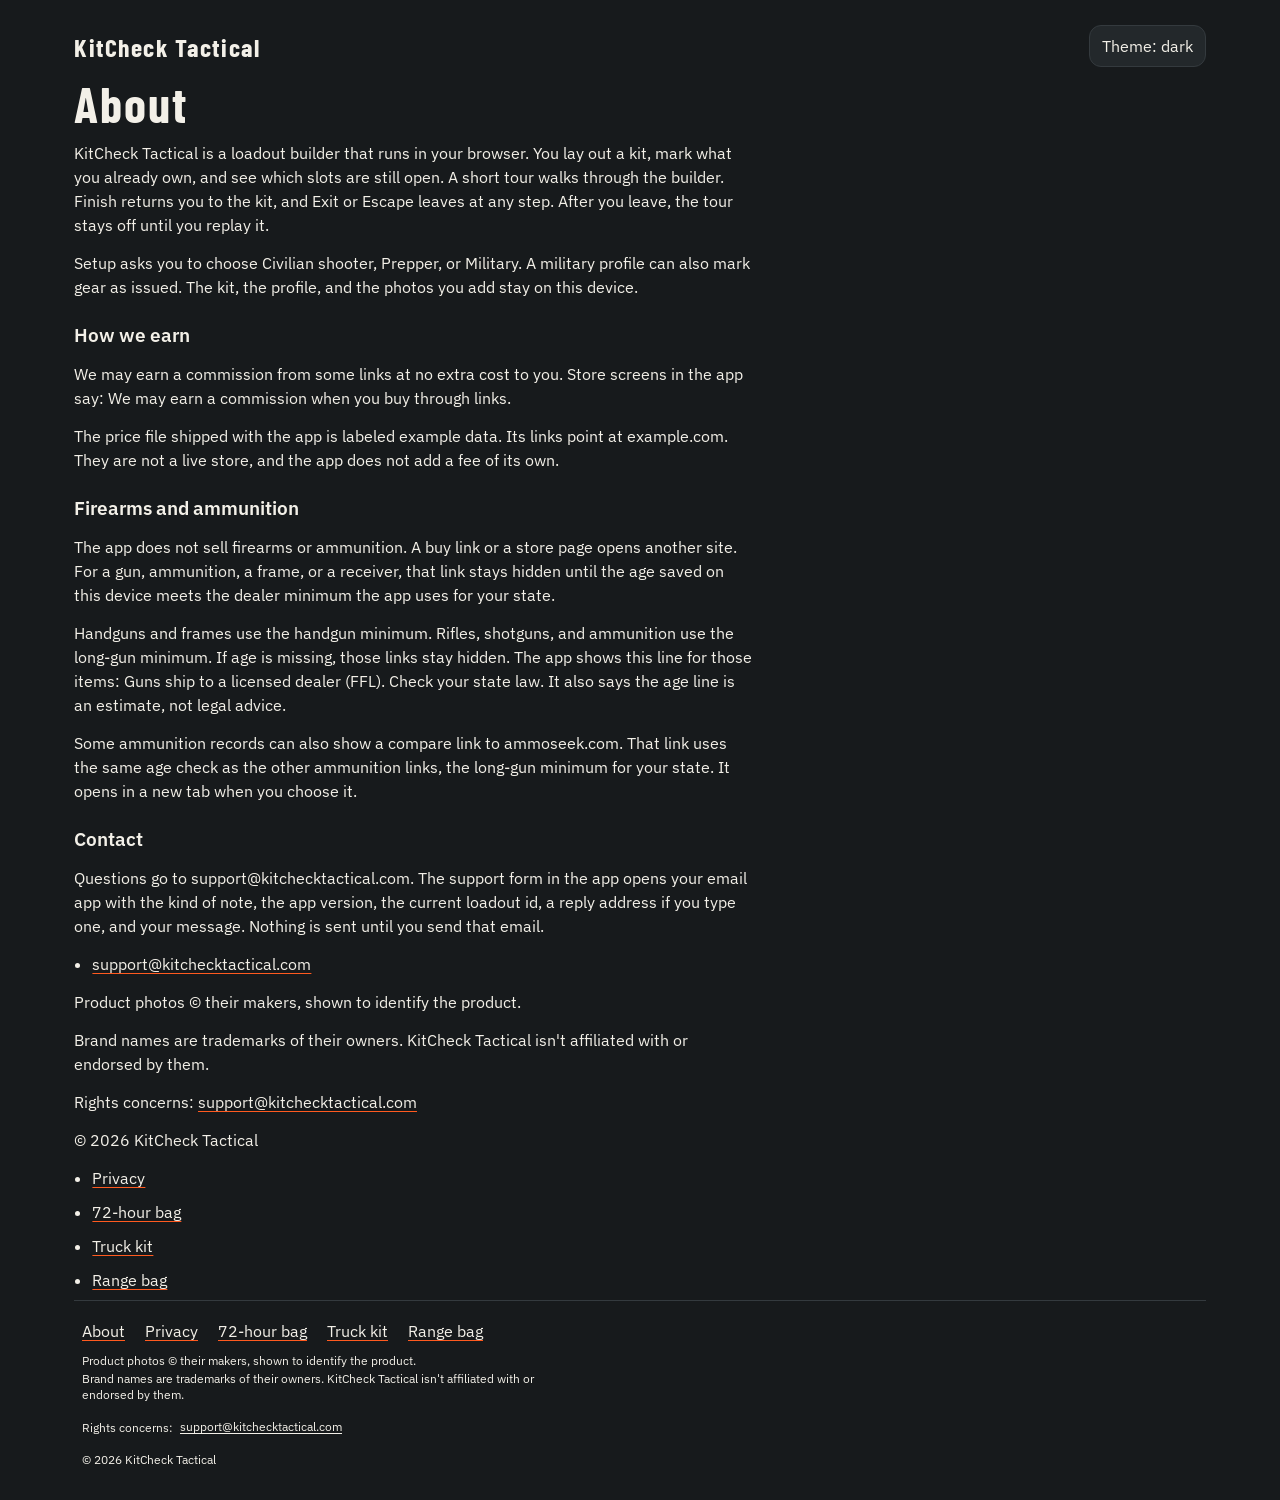
==== commit a4b1a1b1: "Publish KitCheck Tactical build-20261128-de24846 (five-zone builder, mag fits, Home kit)" ====
--- a/about/index.html
+++ b/about/index.html
@@ -12,11 +12,16 @@
     <meta property="og:title" content="About · KitCheck Tactical" />
     <meta property="og:description" content="What KitCheck Tactical does, who it is for, and how affiliate links and firearm link-outs work." />
     <meta property="og:url" content="https://kitchecktactical.com/about/" />
-    <meta property="og:image" content="https://kitchecktactical.com/icons/icon-512.png" />
-    <meta property="og:image:alt" content="KitCheck Tactical" />
+    <meta property="og:image" content="https://kitchecktactical.com/og-image.png" />
+    <meta property="og:image:alt" content="KitCheck Tactical loadout builder with a full loadout" />
+    <meta property="og:image:width" content="1200" />
+    <meta property="og:image:height" content="630" />
+    <meta property="og:image:type" content="image/png" />
+    <meta name="twitter:card" content="summary_large_image" />
+    <meta name="twitter:image" content="https://kitchecktactical.com/og-image.png" />
     <link rel="manifest" href="https://kitchecktactical.com/manifest.webmanifest" />
     <link rel="icon" href="https://kitchecktactical.com/icons/icon-192.png" type="image/png" />
-    <link rel="stylesheet" href="../assets/index-Lixd3Mo3.css" />
+    <link rel="stylesheet" href="../assets/index-DMIisXOm.css" />
     <script>
 (function () {
   var key = 'kitcheck-theme';
@@ -64,7 +69,7 @@
       </header>
       <main id="content">
         <h1>About</h1>
-        <p>KitCheck Tactical is a loadout builder that runs in your browser. You lay out a kit, mark what you already own, and see which slots are still open.</p>
+        <p>KitCheck Tactical is a loadout builder that runs in your browser. You lay out a kit, mark what you already own, and see which slots are still open. A short tour walks through the builder. Finish returns you to the kit, and Exit or Escape leaves at any step. After you leave, the tour stays off until you replay it.</p>
         <p>Setup asks you to choose Civilian shooter, Prepper, or Military. A military profile can also mark gear as issued. The kit, the profile, and the photos you add stay on this device.</p>
         <h2>How we earn</h2>
         <p>We may earn a commission from some links at no extra cost to you. Store screens in the app say: We may earn a commission when you buy through links.</p>
--- a/assets/index-DMIisXOm.css
+++ b/assets/index-DMIisXOm.css
@@ -0,0 +1 @@
+@font-face{font-family:IBM Plex Sans;font-style:normal;font-display:swap;font-weight:400;src:url(./ibm-plex-sans-cyrillic-ext-400-normal-g30qAdWV.woff2)format("woff2"),url(./ibm-plex-sans-cyrillic-ext-400-normal-Dsrv2Tcn.woff)format("woff");unicode-range:U+460-52F,U+1C80-1C8A,U+20B4,U+2DE0-2DFF,U+A640-A69F,U+FE2E-FE2F}@font-face{font-family:IBM Plex Sans;font-style:normal;font-display:swap;font-weight:400;src:url(./ibm-plex-sans-cyrillic-400-normal-DZqxrq2p.woff2)format("woff2"),url(./ibm-plex-sans-cyrillic-400-normal-BTotfTJu.woff)format("woff");unicode-range:U+301,U+400-45F,U+490-491,U+4B0-4B1,U+2116}@font-face{font-family:IBM Plex Sans;font-style:normal;font-display:swap;font-weight:400;src:url(./ibm-plex-sans-greek-400-normal-_efipK4i.woff2)format("woff2"),url(./ibm-plex-sans-greek-400-normal-D9ESIMu3.woff)format("woff");unicode-range:U+370-377,U+37A-37F,U+384-38A,U+38C,U+38E-3A1,U+3A3-3FF}@font-face{font-family:IBM Plex Sans;font-style:normal;font-display:swap;font-weight:400;src:url(./ibm-plex-sans-vietnamese-400-normal-DG4YqDda.woff2)format("woff2"),url(./ibm-plex-sans-vietnamese-400-normal-fK1oJ5dG.woff)format("woff");unicode-range:U+102-103,U+110-111,U+128-129,U+168-169,U+1A0-1A1,U+1AF-1B0,U+300-301,U+303-304,U+308-309,U+323,U+329,U+1EA0-1EF9,U+20AB}@font-face{font-family:IBM Plex Sans;font-style:normal;font-display:swap;font-weight:400;src:url(./ibm-plex-sans-latin-ext-400-normal-C5H60-Va.woff2)format("woff2"),url(./ibm-plex-sans-latin-ext-400-normal-RBey6euL.woff)format("woff");unicode-range:U+100-2BA,U+2BD-2C5,U+2C7-2CC,U+2CE-2D7,U+2DD-2FF,U+304,U+308,U+329,U+1D00-1DBF,U+1E00-1E9F,U+1EF2-1EFF,U+2020,U+20A0-20AB,U+20AD-20C0,U+2113,U+2C60-2C7F,U+A720-A7FF}@font-face{font-family:IBM Plex Sans;font-style:normal;font-display:swap;font-weight:400;src:url(./ibm-plex-sans-latin-400-normal-CDDApCn2.woff2)format("woff2"),url(./ibm-plex-sans-latin-400-normal-CYLoc0-x.woff)format("woff");unicode-range:U+??,U+131,U+152-153,U+2BB-2BC,U+2C6,U+2DA,U+2DC,U+304,U+308,U+329,U+2000-206F,U+20AC,U+2122,U+2191,U+2193,U+2212,U+2215,U+FEFF,U+FFFD}@font-face{font-family:IBM Plex Sans;font-style:normal;font-display:swap;font-weight:600;src:url(./ibm-plex-sans-cyrillic-ext-600-normal-DUMzJB7m.woff2)format("woff2"),url(./ibm-plex-sans-cyrillic-ext-600-normal-Bz0x94Yp.woff)format("woff");unicode-range:U+460-52F,U+1C80-1C8A,U+20B4,U+2DE0-2DFF,U+A640-A69F,U+FE2E-FE2F}@font-face{font-family:IBM Plex Sans;font-style:normal;font-display:swap;font-weight:600;src:url(./ibm-plex-sans-cyrillic-600-normal-71GNu3SW.woff2)format("woff2"),url(./ibm-plex-sans-cyrillic-600-normal-BGq0mW3O.woff)format("woff");unicode-range:U+301,U+400-45F,U+490-491,U+4B0-4B1,U+2116}@font-face{font-family:IBM Plex Sans;font-style:normal;font-display:swap;font-weight:600;src:url(./ibm-plex-sans-greek-600-normal-DzTrcv_p.woff2)format("woff2"),url(./ibm-plex-sans-greek-600-normal-D-CqTdkO.woff)format("woff");unicode-range:U+370-377,U+37A-37F,U+384-38A,U+38C,U+38E-3A1,U+3A3-3FF}@font-face{font-family:IBM Plex Sans;font-style:normal;font-display:swap;font-weight:600;src:url(./ibm-plex-sans-vietnamese-600-normal-DpPYBSTl.woff2)format("woff2"),url(./ibm-plex-sans-vietnamese-600-normal-DgdngZtN.woff)format("woff");unicode-range:U+102-103,U+110-111,U+128-129,U+168-169,U+1A0-1A1,U+1AF-1B0,U+300-301,U+303-304,U+308-309,U+323,U+329,U+1EA0-1EF9,U+20AB}@font-face{font-family:IBM Plex Sans;font-style:normal;font-display:swap;font-weight:600;src:url(./ibm-plex-sans-latin-ext-600-normal-DOrvGEcy.woff2)format("woff2"),url(./ibm-plex-sans-latin-ext-600-normal-DIrixKbi.woff)format("woff");unicode-range:U+100-2BA,U+2BD-2C5,U+2C7-2CC,U+2CE-2D7,U+2DD-2FF,U+304,U+308,U+329,U+1D00-1DBF,U+1E00-1E9F,U+1EF2-1EFF,U+2020,U+20A0-20AB,U+20AD-20C0,U+2113,U+2C60-2C7F,U+A720-A7FF}@font-face{font-family:IBM Plex Sans;font-style:normal;font-display:swap;font-weight:600;src:url(./ibm-plex-sans-latin-600-normal-CuJfVYMP.woff2)format("woff2"),url(./ibm-plex-sans-latin-600-normal-Cu4Hd6ag.woff)format("woff");unicode-range:U+??,U+131,U+152-153,U+2BB-2BC,U+2C6,U+2DA,U+2DC,U+304,U+308,U+329,U+2000-206F,U+20AC,U+2122,U+2191,U+2193,U+2212,U+2215,U+FEFF,U+FFFD}@font-face{font-family:Barlow Condensed;font-style:normal;font-display:swap;font-weight:500;src:url(./barlow-condensed-vietnamese-500-normal-DjeaNLFD.woff2)format("woff2"),url(./barlow-condensed-vietnamese-500-normal-CsrJDWc5.woff)format("woff");unicode-range:U+102-103,U+110-111,U+128-129,U+168-169,U+1A0-1A1,U+1AF-1B0,U+300-301,U+303-304,U+308-309,U+323,U+329,U+1EA0-1EF9,U+20AB}@font-face{font-family:Barlow Condensed;font-style:normal;font-display:swap;font-weight:500;src:url(./barlow-condensed-latin-ext-500-normal-yA5ONLQ9.woff2)format("woff2"),url(./barlow-condensed-latin-ext-500-normal-B1RE8WP7.woff)format("woff");unicode-range:U+100-2BA,U+2BD-2C5,U+2C7-2CC,U+2CE-2D7,U+2DD-2FF,U+304,U+308,U+329,U+1D00-1DBF,U+1E00-1E9F,U+1EF2-1EFF,U+2020,U+20A0-20AB,U+20AD-20C0,U+2113,U+2C60-2C7F,U+A720-A7FF}@font-face{font-family:Barlow Condensed;font-style:normal;font-display:swap;font-weight:500;src:url(./barlow-condensed-latin-500-normal-BgYH2mbd.woff2)format("woff2"),url(./barlow-condensed-latin-500-normal-HIEiP5Ov.woff)format("woff");unicode-range:U+??,U+131,U+152-153,U+2BB-2BC,U+2C6,U+2DA,U+2DC,U+304,U+308,U+329,U+2000-206F,U+20AC,U+2122,U+2191,U+2193,U+2212,U+2215,U+FEFF,U+FFFD}@font-face{font-family:Barlow Condensed;font-style:normal;font-display:swap;font-weight:600;src:url(./barlow-condensed-vietnamese-600-normal-A5AYRdjN.woff2)format("woff2"),url(./barlow-condensed-vietnamese-600-normal-CNlPk46_.woff)format("woff");unicode-range:U+102-103,U+110-111,U+128-129,U+168-169,U+1A0-1A1,U+1AF-1B0,U+300-301,U+303-304,U+308-309,U+323,U+329,U+1EA0-1EF9,U+20AB}@font-face{font-family:Barlow Condensed;font-style:normal;font-display:swap;font-weight:600;src:url(./barlow-condensed-latin-ext-600-normal-18ESti3H.woff2)format("woff2"),url(./barlow-condensed-latin-ext-600-normal-Clv9cIcR.woff)format("woff");unicode-range:U+100-2BA,U+2BD-2C5,U+2C7-2CC,U+2CE-2D7,U+2DD-2FF,U+304,U+308,U+329,U+1D00-1DBF,U+1E00-1E9F,U+1EF2-1EFF,U+2020,U+20A0-20AB,U+20AD-20C0,U+2113,U+2C60-2C7F,U+A720-A7FF}@font-face{font-family:Barlow Condensed;font-style:normal;font-display:swap;font-weight:600;src:url(./barlow-condensed-latin-600-normal-DepVgxBB.woff2)format("woff2"),url(./barlow-condensed-latin-600-normal-BFJEwTuo.woff)format("woff");unicode-range:U+??,U+131,U+152-153,U+2BB-2BC,U+2C6,U+2DA,U+2DC,U+304,U+308,U+329,U+2000-206F,U+20AC,U+2122,U+2191,U+2193,U+2212,U+2215,U+FEFF,U+FFFD}@font-face{font-family:Barlow Condensed;font-style:normal;font-display:swap;font-weight:700;src:url(./barlow-condensed-vietnamese-700-normal-DYeBwlKR.woff2)format("woff2"),url(./barlow-condensed-vietnamese-700-normal-DhIzd8Tb.woff)format("woff");unicode-range:U+102-103,U+110-111,U+128-129,U+168-169,U+1A0-1A1,U+1AF-1B0,U+300-301,U+303-304,U+308-309,U+323,U+329,U+1EA0-1EF9,U+20AB}@font-face{font-family:Barlow Condensed;font-style:normal;font-display:swap;font-weight:700;src:url(./barlow-condensed-latin-ext-700-normal-CwuXbfVR.woff2)format("woff2"),url(./barlow-condensed-latin-ext-700-normal-BIHFfxf0.woff)format("woff");unicode-range:U+100-2BA,U+2BD-2C5,U+2C7-2CC,U+2CE-2D7,U+2DD-2FF,U+304,U+308,U+329,U+1D00-1DBF,U+1E00-1E9F,U+1EF2-1EFF,U+2020,U+20A0-20AB,U+20AD-20C0,U+2113,U+2C60-2C7F,U+A720-A7FF}@font-face{font-family:Barlow Condensed;font-style:normal;font-display:swap;font-weight:700;src:url(./barlow-condensed-latin-700-normal-v1xN8_Wq.woff2)format("woff2"),url(./barlow-condensed-latin-700-normal-Dmwat-ge.woff)format("woff");unicode-range:U+??,U+131,U+152-153,U+2BB-2BC,U+2C6,U+2DA,U+2DC,U+304,U+308,U+329,U+2000-206F,U+20AC,U+2122,U+2191,U+2193,U+2212,U+2215,U+FEFF,U+FFFD}:root,:root[data-theme=dark]{--lightningcss-light: ;--lightningcss-dark:initial;color-scheme:dark;--bg:#171a1c;--panel:#23282b;--line:#343a3e;--text:#f3f0e8;--muted:#c4bfb6;--orange:#ff5a1f;--coyote:#c4a27a;--coyote-fill:#3a3026;--fit:#3cb85a;--fit-fill:#1c3324;--maybe:#e3a008;--no:#ff6b5e;--figure:#a8afa9;--figure-deep:#6e7772;--figure-edge:#e4e7e3;--sil:#3a4146;--sil-rim:#c5cdc8;--zone-line:#e4e8e4;--photo:#2c3134;--shadow:none;--accent:var(--orange);font-family:IBM Plex Sans,sans-serif}:root[data-theme=light]{--lightningcss-light:initial;--lightningcss-dark: ;color-scheme:light;--bg:#f4f2ee;--panel:#fff;--line:#e4e1db;--text:#1f2420;--muted:#6b6e6a;--orange:#ff5a1f;--coyote:#8d6b44;--coyote-fill:#f6efe6;--fit:#146c2e;--fit-fill:#e7f6eb;--maybe:#e3a008;--no:#d6453a;--figure:#5e6661;--figure-deep:#3c4440;--figure-edge:#242824;--sil:#1b2024;--sil-rim:#1b2024;--zone-line:#e7ebe6;--photo:#e7e4de;--shadow:0 1px 2px #1f24200f, 0 8px 24px #1f24200f;--accent:var(--orange)}@media (prefers-color-scheme:light){:root[data-theme=system]{--lightningcss-light:initial;--lightningcss-dark: ;color-scheme:light;--bg:#f4f2ee;--panel:#fff;--line:#e4e1db;--text:#1f2420;--muted:#6b6e6a;--orange:#ff5a1f;--coyote:#8d6b44;--coyote-fill:#f6efe6;--fit:#146c2e;--fit-fill:#e7f6eb;--maybe:#e3a008;--no:#d6453a;--figure:#5e6661;--figure-deep:#3c4440;--figure-edge:#242824;--sil:#1b2024;--sil-rim:#1b2024;--zone-line:#e7ebe6;--photo:#e7e4de;--shadow:0 1px 2px #1f24200f, 0 8px 24px #1f24200f;--accent:var(--orange)}}*{box-sizing:border-box}html{scroll-padding-bottom:16px}body{background:var(--bg);color:var(--text);margin:0}.shell{flex-direction:column;width:100%;max-width:960px;min-height:100dvh;margin:0 auto;padding:12px 12px 0;display:flex;overflow-x:clip}.top{flex-wrap:wrap;justify-content:space-between;align-items:flex-start;gap:8px 12px;margin-bottom:12px;display:flex}.top h1{letter-spacing:0;margin:0;font-size:1.25rem;font-weight:600}.top h1.wordmark{min-width:0;max-width:100%;color:var(--text);letter-spacing:.06em;white-space:nowrap;align-items:center;gap:.08em;margin:0;font-family:Barlow Condensed,Arial Narrow,Impact,sans-serif;font-size:clamp(1.15rem,4.8vw,1.85rem);font-weight:700;line-height:1;display:flex}.wordmark-stamp{width:.95em;height:.95em;color:var(--fit);flex:none}.wordmark-words{white-space:nowrap}.wordmark-cut{background:0 0;-webkit-mask-image:linear-gradient(#000 0 46%,#0000 46% 54%,#000 54% 100%);mask-image:linear-gradient(#000 0 46%,#0000 46% 54%,#000 54% 100%)}.wordmark-accent{color:var(--fit)}.top-actions button{min-width:44px;min-height:44px}.form,.fields,.data-actions{flex-direction:column;gap:12px;min-width:0;max-width:100%;display:flex}.form{max-width:32rem}.lede,.hint{color:var(--muted);margin:0;font-size:.9rem}.fields label,.import-block label{flex-direction:column;gap:4px;font-size:.9rem;display:flex}.fields fieldset label{flex-direction:row;align-items:center;gap:8px}.fields>label:has(input[type=checkbox]){flex-direction:row;align-items:center;gap:8px}fieldset{border:1px solid var(--line);flex-direction:column;gap:8px;margin:0;display:flex}input,select,button{font:inherit;color:inherit}input[type=text],input:not([type]),select{background:var(--panel);border:1px solid var(--line);border-radius:12px;width:100%;max-width:100%;padding:8px;display:block}button{background:var(--panel);border:1px solid var(--line);box-shadow:var(--shadow);cursor:pointer;border-radius:12px;padding:10px 12px}button[type=submit]{background:var(--orange);border-color:var(--orange);color:#1f2420;font-weight:600}.gun-links{flex-direction:column;gap:8px;display:flex}a{color:var(--text);-webkit-text-decoration-color:var(--orange);text-decoration-color:var(--orange);text-underline-offset:3px}.gun-links a{color:var(--text)}main{flex:1}.grid{flex-direction:column;gap:8px;display:flex}.slot-row{gap:8px;display:grid}.cols-2{grid-template-columns:1.7fr 1fr}.cols-3,.cols-4{grid-template-columns:repeat(var(--cols,3), minmax(0, 1fr))}.cols-3{--cols:3}.cols-4{--cols:2}.slot{background:var(--panel);border:1px solid var(--line);min-height:76px;box-shadow:var(--shadow);border-radius:12px;align-items:flex-start;padding:6px 18px 8px 6px;display:flex;position:relative}.slot-label,.totals-label,.tag,.chip{letter-spacing:.04em;text-transform:uppercase;font-family:Barlow Condensed,sans-serif;font-weight:600}.slot-label{min-width:0;color:var(--muted);align-items:center;gap:4px;font-size:.72rem;line-height:1.1;display:flex}.slot-mark{flex:none;width:24px;height:24px;display:inline-grid;position:relative}.slot-icon{color:#9aa3ad;width:24px;height:24px}.slot-icon path{fill:currentColor;stroke:none}.slot-mark-filled .slot-icon,.slot-mark-selected .slot-icon,.slot[data-filled="1"] .slot-icon{color:var(--orange);filter:drop-shadow(0 0 4px color-mix(in srgb, var(--orange) 75%, transparent))}.slot-check{background:var(--orange);width:10px;height:10px;box-shadow:0 0 4px color-mix(in srgb, var(--orange) 80%, transparent);border-radius:50%;position:absolute;bottom:-3px;right:-3px}.slot-check:after{content:"";border:1.5px solid #171a1c;border-width:0 1.5px 1.5px 0;width:2px;height:5px;position:absolute;top:1px;left:3px;transform:rotate(45deg)}.chevron{border-right:2px solid var(--muted);border-bottom:2px solid var(--muted);width:7px;height:7px;position:absolute;bottom:8px;right:8px;transform:rotate(-45deg)}.stash-toggle{align-self:flex-start;min-height:44px}.stash-head{justify-content:space-between;align-items:center;gap:8px;display:flex}.stash-close{min-height:44px}.totals{padding:12px 4px calc(16px + env(safe-area-inset-bottom,0px));border-top:1px solid var(--line);background:var(--bg);grid-template-columns:repeat(3,minmax(0,1fr));gap:8px;margin:12px 0 0;display:grid;position:static}.totals p{flex-direction:column;align-items:center;gap:4px;margin:0;display:flex}.totals-label{letter-spacing:.08em;text-transform:uppercase;color:var(--muted);font-size:.68rem}.totals-note{overflow-wrap:anywhere;text-align:center;max-width:100%;color:var(--muted);font-size:.62rem;line-height:1.15;display:block}.totals-value{font-size:1rem}.top-actions{flex-wrap:wrap;gap:6px;margin-left:auto;display:flex}.top-actions button{min-width:44px;min-height:44px;padding:6px 8px}@media (width<=480px){.top h1.wordmark{flex:1 0 100%;font-size:1.35rem}}.loadout-name{margin:0 0 8px}.builder{flex-direction:column;gap:8px;min-width:0;padding-bottom:8px;display:flex}.board{flex-direction:column;gap:8px;min-width:0;display:flex;position:relative}.ring{grid-template-columns:minmax(72px,22%) minmax(0,1fr) minmax(72px,22%);align-items:stretch;gap:4px;min-width:0;display:grid;position:relative}.col{flex-direction:column;gap:4px;min-width:0;display:flex}.figure{color:var(--sil);min-width:0;min-height:0;position:relative;overflow:visible}.figure-bg{z-index:0;pointer-events:none;border-radius:12px;width:100%;height:100%;position:absolute;inset:0}.mannequin{z-index:1;width:auto;max-width:92%;height:96%;position:absolute;top:2%;left:50%;transform:translate(-50%)}@media (width>=769px){.ring{align-items:start}.figure{align-self:start;height:calc(100svh - 11rem);max-height:calc(100svh - 11rem)}.figure svg.mannequin{width:auto;max-width:100%;height:100%;max-height:100%;position:relative;top:auto;left:auto;transform:none}}.bg-choices{border:0;flex-wrap:wrap;gap:8px;margin:0 0 16px;padding:0;display:flex}.bg-choices legend{width:100%;margin-bottom:8px}.bg-choices label{border:1px solid var(--line);background:var(--panel);border-radius:10px;align-items:center;gap:6px;min-height:44px;padding:8px 12px;display:inline-flex}.leaders{pointer-events:none;width:100%;height:100%;position:absolute;inset:0;overflow:visible}.leader{fill:none;stroke:var(--muted);stroke-width:1.25px;stroke-linejoin:round;stroke-linecap:round;opacity:.55}.leader.on{stroke:var(--orange);opacity:.95}.kit-man{fill:var(--sil)}.kit-man,:root[data-theme=dark] .kit-man,:root:not([data-theme]) .kit-man{filter:drop-shadow(0 0 2px #9bd15a)}.kit-man path{stroke:#9bd15a;stroke-width:1px;stroke-linejoin:round;vector-effect:non-scaling-stroke}@media (prefers-color-scheme:dark){:root[data-theme=system] .kit-man{filter:drop-shadow(0 0 2px #9bd15a)}}@media (prefers-reduced-motion:reduce){.kit-man,.splash-outline,.splash-fill{animation:none}}.zone-mark{pointer-events:none}.body-zone .zone-shape{fill:#0000;stroke:none;cursor:pointer}.body-zone:hover .zone-shape,.body-zone:focus-visible .zone-shape,.body-zone[data-hot="1"] .zone-shape{fill:color-mix(in srgb, var(--orange) 58%, transparent)}.body-zone:focus-visible .zone-shape{stroke:var(--orange);stroke-width:4px}.zone-count{fill:#f3f0e8;text-anchor:middle;stroke:#0b0d0e;stroke-width:5px;paint-order:stroke fill;font-size:42px;font-weight:700}.kit-bag,.zone-row{min-width:44px;min-height:44px}.kit-bag{width:100%;margin-top:8px}.zone-rows{flex-direction:column;gap:8px;display:flex}.zone-row{text-align:left;width:100%}.zone-row.nested{padding-left:1.75rem}.zone-gun{pointer-events:none;max-height:180px;overflow:hidden}.bp-hot{stroke:#e87a2e}.zone-hit{fill:#0000;stroke:none;cursor:pointer}.zone-paint{filter:drop-shadow(0 0 8px var(--orange));pointer-events:none}.zone-fill{stroke:none}.zone-fill.lit{fill:color-mix(in srgb, var(--orange) 55%, transparent)}.zone-fill.hot{fill:color-mix(in srgb, var(--orange) 82%, transparent)}.zone-anchor{fill:#0000;stroke:none;pointer-events:none}.zone-badge{fill:var(--zone-line);stroke:none;pointer-events:none}.zone-badge path{fill:none;stroke:var(--bg);stroke-linecap:round}.zone[data-filled="1"] .zone-badge{display:none}.kit-detail{z-index:40;background:var(--panel);width:min(360px,100% - 24px);max-height:min(70dvh,640px);color:var(--text);border:1px solid var(--line);box-shadow:var(--shadow);border-radius:12px;flex-direction:column;gap:12px;padding:16px;display:flex;position:fixed;top:18%;left:50%;overflow:auto;transform:translate(-50%)}.kit-detail h2{margin:0;font-size:1.05rem}.kit-detail .product-photo,.kit-detail .slot-mark{width:120px;height:120px}.kit-detail .slot-icon{width:100%;height:100%}.remove-slot,.confirm-remove button,.undo-toast button{min-width:44px;min-height:44px}.remove-slot{flex-direction:column;justify-content:center;align-items:center;gap:2px;max-width:100%;padding:2px 6px;font-size:.72rem;line-height:1;display:inline-flex}.remove-icon{flex:none;width:16px;height:16px}.confirm-remove,.undo-toast{z-index:40;background:var(--panel);color:var(--text);border:1px solid var(--line);box-shadow:var(--shadow);border-radius:12px;position:fixed}.confirm-remove{flex-direction:column;gap:12px;width:min(360px,100% - 24px);padding:16px;display:flex;top:30%;left:50%;transform:translate(-50%)}.confirm-remove div{gap:8px;display:flex}.undo-toast{left:50%;bottom:calc(6.5rem + env(safe-area-inset-bottom,0px));align-items:center;gap:12px;max-width:calc(100% - 24px);padding:8px 12px;display:flex;transform:translate(-50%)}.strip{gap:6px;min-width:0;padding-bottom:2px;display:flex;overflow-x:auto}.board .slot{width:auto;min-width:72px;min-height:72px;padding:4px;scroll-margin-bottom:16px}.strip .slot{flex:0 0 72px}.cases{margin:8px 12px 0}.cases h2{margin:0 0 8px;font-size:1rem}.cases .strip .slot,.cases .case-pack{flex:140px;min-width:140px;min-height:72px}.case-pack{border:1px solid var(--line);color:var(--text);text-align:left;background:0 0;border-radius:8px;flex-direction:column;justify-content:center;gap:4px;padding:8px;display:flex}.primary-groups{grid-template-columns:1fr;gap:8px;display:grid}@media (width>=800px){.primary-groups{grid-template-columns:1fr 1fr}}.board .slot-hit{gap:2px;width:100%;min-width:44px;min-height:44px;padding:2px 4px}.sr-only{clip:rect(0, 0, 0, 0);white-space:nowrap;border:0;width:1px;height:1px;margin:-1px;padding:0;position:absolute;overflow:hidden}.board .slot-label{white-space:normal;overflow-wrap:anywhere;letter-spacing:.02em;width:100%;max-width:100%;line-height:1.05;display:block;overflow:hidden}.board .slot-item{-webkit-line-clamp:2;white-space:normal;overflow-wrap:anywhere;-webkit-box-orient:vertical;width:100%;max-width:100%;max-height:2.3em;line-height:1.15;display:-webkit-box;overflow:hidden}.photo-tile{aspect-ratio:1;background:var(--photo);border-radius:8px;place-items:center;width:100%;max-height:72px;display:grid;overflow:hidden}.board .photo-tile{width:min(100%,112px);max-height:112px;margin-inline:auto;position:relative}.board .photo-tile .illustration{position:static}.board .photo-tile .illustration-label{z-index:1;pointer-events:none;position:absolute;bottom:0;left:0;right:0}.photo-tile .product-photo,.pick-thumb .product-photo,.summary-thumb .product-photo,.item-photo .product-photo{object-fit:contain;background:var(--photo);width:100%;height:100%}.photo-fallback>.product-photo{background:0 0}.photo-fallback>.product-photo:not(.is-ready){opacity:0}.photo-fallback>.product-photo.is-ready{z-index:1;position:relative}.pick-thumb .product-photo,.summary-thumb .product-photo{width:48px;height:48px}.item-photo{aspect-ratio:1;object-fit:contain;background:var(--photo);border-radius:12px;width:min(100%,320px);height:auto;display:block}.summary-slots{flex-direction:column;gap:8px;margin:0;padding:0;list-style:none;display:flex}.summary-slots li{grid-template-columns:40px minmax(0,1fr);align-items:center;gap:8px;min-width:0;display:grid}.summary-slots li span:last-child{-webkit-line-clamp:2;-webkit-box-orient:vertical;min-width:0;display:-webkit-box;overflow:hidden}.pick-thumb .slot-mark,.summary-slots .slot-mark,.cart-store .slot-mark,.compare-icons .slot-mark,.compare-missing .slot-mark,.kit-check .slot-mark{width:40px;height:40px}.board .slot-mark{width:clamp(72px,88%,96px);height:clamp(72px,88%,96px)}.slot-art{object-fit:contain;border-radius:10px;width:100%;height:100%;display:block}.slot-mark-empty .slot-art,.slot[data-filled="0"] .slot-art{opacity:.45;filter:saturate(.35)}.slot-mark-filled .slot-art,.slot-mark-selected .slot-art,.slot[data-filled="1"] .slot-art{opacity:1;filter:saturate(1) drop-shadow(0 0 6px color-mix(in srgb, var(--orange) 70%, transparent))}.board .slot-icon{width:100%;height:100%}.board .slot-check{width:16px;height:16px;bottom:-2px;right:-2px}.board .slot-check:after{border-width:0 2px 2px 0;width:3px;height:7px;top:2px;left:5px}.board .badge{position:absolute;top:2px;right:2px}.slot-item{-webkit-line-clamp:2;white-space:normal;overflow-wrap:anywhere;-webkit-box-orient:vertical;max-height:2.3em;line-height:1.15;display:-webkit-box;overflow:hidden}.pick-row{grid-template-columns:48px minmax(0,1fr);grid-template-areas:"thumb copy""actions actions";align-items:start;gap:4px 8px;height:220px;display:grid;overflow:hidden}.pick-thumb{background:var(--photo);border-radius:8px;grid-area:thumb;place-items:center;width:48px;height:48px;display:grid;overflow:hidden}.kit-check li label,.compare-missing li{align-items:center;gap:8px;display:flex}.kit-check li label{flex-wrap:wrap}.kit-check .fit-warn{flex-basis:100%}.due-soon li{flex-wrap:wrap;align-items:center;gap:8px;display:flex}.tour-dim{z-index:70;pointer-events:auto;position:fixed;inset:0}.tour-card{z-index:71;background:var(--panel);width:min(360px,100vw - 24px);max-height:calc(100dvh - 24px);color:var(--text);border:1px solid var(--line);box-shadow:var(--shadow);border-radius:12px;flex-direction:column;gap:12px;padding:16px;display:flex;position:fixed;overflow:auto}.tour-line,.tour-actions button,.tour-forget,.tour-settings button{min-width:44px;min-height:44px}.tour-line{text-align:left;width:100%;font-size:1.05rem;line-height:1.35;display:block}.tour-caret{vertical-align:text-bottom;background:currentColor;width:2px;height:1em;margin-left:2px;animation:1s step-end infinite tour-blink;display:inline-block}.tour-actions,.tour-settings{flex-wrap:wrap;align-items:center;gap:8px;display:flex}.tour-actions{background:var(--panel);padding-top:4px;position:sticky;bottom:0}.tour-forget{align-items:center;gap:8px;display:flex}@keyframes tour-blink{0%,45%{opacity:1}50%,to{opacity:0}}@media (prefers-reduced-motion:reduce){.tour-caret{animation:none;display:none}}.compare-icons,.compare-missing{flex-wrap:wrap;gap:6px;margin:6px 0;padding:0;list-style:none;display:flex}.photo-fallback{place-items:center;width:100%;height:100%;display:grid;position:relative}.photo-fallback>.slot-mark,.photo-fallback>.product-photo{grid-area:1/1}.photo-fallback .slot-check{z-index:2;bottom:4px;right:4px}.pick-main{grid-area:copy;min-width:0}.pick-actions{flex-wrap:wrap;grid-area:actions;gap:4px;min-width:0;display:flex}.pick-name{-webkit-line-clamp:2;white-space:normal;overflow-wrap:anywhere;-webkit-box-orient:vertical;max-height:2.3em;line-height:1.15;display:-webkit-box;overflow:hidden}.pick-meta{-webkit-line-clamp:3;white-space:normal;overflow-wrap:anywhere;color:var(--muted);-webkit-box-orient:vertical;font-size:.72rem;line-height:1.25;display:-webkit-box;overflow:hidden}.figure{color:var(--figure)}.figure svg.mannequin{width:auto;max-width:92%;height:96%}.board .slot{overflow:hidden}.board .edit-build{text-overflow:ellipsis;white-space:nowrap;width:100%;min-height:44px;overflow:hidden}.stash{display:none}.stash.open{z-index:20;background:var(--panel);border-top:1px solid var(--line);flex-direction:column;gap:8px;max-height:55dvh;padding:12px;display:flex;position:fixed;bottom:0;left:0;right:0;overflow:auto}.builder .slot-row{grid-template-columns:1fr 1fr}.builder .slot{flex-direction:column;min-height:52px}.slot-hit{text-align:left;background:0 0;border:0;flex-direction:column;align-items:flex-start;gap:2px;width:100%;padding:0;display:flex;position:static}.slot-item{font-size:.72rem;line-height:1.2}.subs{flex-wrap:wrap;gap:4px;display:flex}.subs button{padding:2px 4px;font-size:.62rem;line-height:1.1}.edit-build{margin-top:4px;padding:2px 4px;font-size:.62rem}.badge-fit,.badge-unsure,.badge-nofit{font-size:1.2rem;font-weight:700;line-height:1}.badge-fit{color:var(--fit)}.badge-unsure{color:var(--maybe)}.badge-nofit{color:var(--no)}.fit-warn{color:var(--maybe);margin:0;font-size:.75rem;line-height:1.3;display:block}.packing li,.packing label{flex-wrap:wrap;align-items:center;gap:8px;display:flex}.packing select,.packing button,.due-soon button,.date-btn,.kit-detail input,.kit-detail select,.kit-detail button{min-width:44px;min-height:44px}.due-badge{background:var(--maybe);color:#1f2420;border-radius:999px;margin-left:6px;padding:2px 6px;font-size:.75rem;display:inline-block}.slot[data-active="1"]{box-shadow:inset 0 0 0 2px #e87a2e}.sheet-grab{background:0 0;border:0;order:-1;place-items:center;width:44px;min-width:44px;height:44px;min-height:44px;margin:0 auto;padding:0;display:grid}.sheet-grab:before{content:"";background:var(--line);border-radius:999px;width:36px;height:4px}.picker label{flex-direction:column;align-items:stretch;gap:4px;display:flex}.picker.slot-sheet{transition:height .18s;overflow:hidden}.sheet-body{flex-direction:column;flex:auto;gap:8px;min-height:0;display:flex;overflow:hidden}.sheet-controls{flex-direction:column;flex:0 auto;gap:8px;min-height:0;max-height:46%;display:flex;overflow:auto}.picker.slot-sheet .vlist{flex:auto;height:auto;min-height:180px}@media (width<=768px){.picker.slot-sheet{height:50dvh;max-height:50dvh;top:auto}.picker.slot-sheet[data-snap=full]{height:90dvh;max-height:90dvh}}@media (width>=769px){.shell:has(.picker.slot-sheet){max-width:none;padding-right:40vw}.picker.slot-sheet{border-top:0;border-left:1px solid var(--line);width:40vw;height:100dvh;max-height:100dvh;inset:0 0 0 auto}}@media (prefers-reduced-motion:reduce){.picker.slot-sheet{transition:none}}.picker,.edit-build-panel,.loadouts{z-index:30;background:var(--bg);border-top:1px solid var(--line);flex-direction:column;gap:8px;max-height:72dvh;padding:12px;display:flex;position:fixed;bottom:0;left:0;right:0;overflow:auto}.picker-head,.loadouts li{justify-content:space-between;align-items:center;gap:8px;display:flex}.picker-head h2,.stash h2{margin:0;font-size:1rem}.picker select,.picker input,.picker button,.loadouts input,.fields input,.fields select{min-height:44px}.tier-row{flex-wrap:wrap;gap:8px;display:flex}.tier-row button{text-align:left;flex-direction:column;align-items:flex-start;min-width:44px;min-height:44px;display:flex}.vlist{height:320px;position:relative;overflow:auto}.pick-row{box-sizing:border-box;grid-template-columns:48px minmax(0,1fr);grid-template-areas:"thumb copy""actions actions";align-items:start;gap:4px 8px;height:220px;display:grid;position:absolute;left:0;right:0;overflow:hidden}.build-grid .slot{flex-direction:column;width:100%;min-height:72px}.build-grid{grid-template-columns:1fr 1fr;gap:8px;display:grid}.chips{flex-wrap:wrap;gap:8px;display:flex}.chip{box-shadow:none;background:0 0;border:0;border-bottom:2px solid #0000;border-radius:0;padding:6px 2px}.chip[aria-pressed=true]{border-bottom-color:var(--orange);color:var(--text)}.tag{border-radius:999px;align-items:center;padding:2px 8px;font-size:.75rem;display:inline-flex}.tag-owned{background:var(--fit-fill);color:var(--text);border:1px solid var(--fit)}.tag-issued{background:var(--coyote-fill);color:var(--text);border:1px solid var(--coyote)}.stash-grid{grid-template-columns:1fr 1fr;gap:8px;margin-top:12px;display:grid}.stash-card{background:var(--panel);border:1px solid var(--line);min-height:88px;box-shadow:var(--shadow);border-radius:12px;flex-direction:column;align-items:flex-start;gap:6px;padding:8px;display:flex}.suggest ul{flex-direction:column;gap:8px;margin:0;padding:0;list-style:none;display:flex}.suggest li{justify-content:space-between;align-items:center;gap:8px;min-width:0;display:flex}.suggest li span{overflow-wrap:anywhere;min-width:0}.pick-main{width:100%;min-width:0;max-height:100%;box-shadow:none;text-align:left;background:0 0;border:0;flex-direction:column;grid-area:copy;align-items:stretch;padding:0;display:flex;overflow:hidden}.own-btn{align-self:center;padding:4px 6px;font-size:.68rem}.manual-form{padding-bottom:16px}.manual-form .save-bar{background:var(--bg);border-top:1px solid var(--line);margin-top:12px;padding-top:12px}.manual-form .save-bar button{width:100%}.short-list{height:220px}.short-list .pick-row{-webkit-line-clamp:2;white-space:normal;overflow-wrap:anywhere;-webkit-box-orient:vertical;height:64px;padding:6px 8px;line-height:1.2;display:-webkit-box;overflow:hidden}.price-list{flex-direction:column;gap:8px;margin:12px 0 0;padding:0;list-style:none;display:flex}.price-list li,.buy-links{flex-wrap:wrap;align-items:center;gap:8px;display:flex}.summary section{margin-top:16px}.warn{border:1px solid var(--maybe);background:color-mix(in srgb, var(--maybe) 16%, var(--panel));color:var(--text);border-radius:12px;align-items:center;gap:8px;margin:0;padding:10px 12px;font-weight:600;display:flex}.warn .alert-icon{width:24px;height:24px;color:var(--maybe)}.loadout-name{flex-wrap:wrap;align-items:center;gap:16px;display:flex}.loadout-name span{min-width:0}.loadout-name button{margin-left:8px}.loadouts label,.loadouts li{flex-wrap:wrap;align-items:center;gap:8px;display:flex}.loadouts input,.loadouts button{min-width:44px;min-height:44px}.share-view{flex-direction:column;align-items:stretch;gap:8px;display:flex}.share-card{border:1px solid var(--line);width:min(100%,360px);height:auto;display:block}.stash ul,.loadouts ul{flex-direction:column;gap:8px;margin:0;padding:0;list-style:none;display:flex}@media (width>=1024px){.shell{max-width:1180px}.ring{grid-template-columns:minmax(0,1fr) minmax(0,40%) minmax(0,1fr);gap:12px}.remove-slot{flex-direction:row;gap:4px;font-size:.8rem}.slot-primary{min-height:120px}.strip{overflow:visible}.strip .slot{flex:1 1 0;min-width:0}.stash-toggle{display:none}.stash,.stash.open{z-index:auto;background:0 0;border-top:0;flex-direction:column;gap:8px;max-height:none;padding:0;display:flex;position:static;overflow:visible}.stash-close{display:none}.pick-row{grid-template-columns:48px minmax(0,1fr) minmax(0,180px);grid-template-areas:"thumb copy actions"}.stash-grid{grid-template-columns:repeat(3,minmax(0,1fr))}.builder .slot{min-height:72px}.picker,.edit-build-panel,.loadouts{border:1px solid var(--line);width:min(420px,36vw);max-height:none;inset:72px 16px 16px auto}.cols-4{--cols:4}.shell{padding:24px 24px 0}.top h1{font-size:1.6rem}.top h1.wordmark{flex:none;font-size:1.85rem}.loadout-name{gap:24px}.slot{min-height:72px;padding:8px 10px}.board .slot{min-height:72px;padding:4px 6px}.slot-label,.totals-label{font-size:.75rem}}.slot-actions{flex-wrap:wrap;gap:4px;width:100%;min-width:0;display:flex}.light-launch,.light-launch,.mod-launch,.slot-actions .edit-build{white-space:normal;min-width:44px;max-width:100%;min-height:44px;margin:0;line-height:1.1}.light-launch{flex-direction:column;align-items:flex-start;gap:2px;display:flex;overflow:hidden}.light-launch span,.light-note{text-overflow:ellipsis;white-space:nowrap;max-width:100%;overflow:hidden}.light-note{color:var(--maybe);font-size:.68rem}.mod-shell{max-width:1180px}.modding{flex-direction:column;gap:10px;min-width:0;padding-bottom:24px;display:flex}.modding>header.top{flex-wrap:nowrap;align-items:center}.modding>header.top>div{flex:auto;min-width:0}.modding>header.top .hint{text-overflow:ellipsis;white-space:nowrap;overflow:hidden}.modding .mod-toggle{flex-wrap:nowrap;flex:none}.mod-back,.mod-close,.mod-toggle button,.preset-row .chip,.mod-tabs button,.fit-chip,.ready-ring{min-width:44px;min-height:44px}.mod-toggle,.preset-row,.mod-filters,.mod-tabs{flex-wrap:wrap;gap:6px;min-width:0;display:flex}.mod-stats{z-index:5;background:var(--bg);grid-template-columns:repeat(2,minmax(0,1fr));gap:8px;padding-bottom:4px;display:grid;position:sticky;top:0}.mod-stat{flex-direction:column;gap:2px;min-width:0;margin:0;display:flex}.num,.mod-stat,.stat-delta,.pick-meta{font-variant-numeric:tabular-nums}.mod-stat .num,.ready-ring{overflow-wrap:anywhere}.spec,.why-pop dd{font-family:ui-monospace,IBM Plex Mono,monospace;font-size:.78rem}.stat-track{background:var(--line);border-radius:99px;height:4px;display:block;overflow:hidden}.stat-fill{background:var(--orange);height:100%;transition:width .2s;display:block}.stat-delta{color:var(--orange);font-size:.75rem}.ready-ring{border:2px solid var(--orange);color:var(--text);background:0 0;border-radius:999px;padding:6px 10px}.ready-ring.has-issue{border-color:var(--no)}.ready-missing{color:var(--muted);margin:0;padding-left:1.1rem}.mod-board{flex-direction:column;gap:8px;min-width:0;display:flex}.mod-figure{background:var(--panel);border:1px solid var(--line);border-radius:12px;min-height:200px;position:relative;overflow:hidden}.gun-viewport{touch-action:none;cursor:grab;height:100%;min-height:200px;overflow:hidden}.gun-stage{transform-origin:50%;position:relative}.gun-drawing{width:100%;height:auto;color:var(--text);display:block}.gun-grid{opacity:.35}.gun-ticks{opacity:.45}.part-on{fill:none;stroke:var(--orange);stroke-width:1.5px}.part-off{display:none}.gun-leaders{opacity:.8}.gun-dots{position:absolute;inset:0}.gun-dot{background:var(--orange);color:#171a1c;border-radius:50%;place-items:center;width:22px;height:22px;margin:-11px 0 0 -11px;font-size:.7rem;font-weight:600;display:none;position:absolute}.mod-tabs{display:flex}.mod-slots{gap:8px;min-width:0;padding-bottom:4px;display:flex;overflow-x:auto}.mod-slot{background:var(--panel);border:1px dashed var(--line);border-radius:12px;flex-direction:column;flex:0 0 148px;gap:4px;min-width:0;min-height:88px;padding:6px;display:flex;position:relative}.mod-slot.is-suggested{border-color:var(--orange)}.mod-slot .slot-hit{min-width:44px;min-height:44px}.mod-slot .slot-item,.mod-slot .slot-why,.mod-slot .slot-label{text-overflow:ellipsis;white-space:nowrap;max-width:100%;display:block;overflow:hidden}.mod-slot .photo-tile{aspect-ratio:1;width:72px;height:72px;max-height:none;box-shadow:none;background:#14181b;place-items:center;margin-inline:auto;position:relative;overflow:hidden}.mod-slot .photo-tile .slot-mark,.mod-slot .photo-tile .slot-icon,.mod-slot .photo-tile .slot-art,.mod-slot .mod-part{object-fit:contain;object-position:center;background:0 0;width:100%;max-width:100%;height:100%;max-height:100%;display:block}.mod-slot[data-filled="0"] .mod-part,.mod-slot[data-filled="0"] .slot-icon,.mod-slot[data-filled="0"] .slot-art{opacity:.42;filter:saturate(.3)}.mod-slot[data-filled="1"] .mod-part,.mod-slot[data-filled="1"] .slot-icon,.mod-slot[data-filled="1"] .slot-art{opacity:1;filter:drop-shadow(0 0 6px #9bd15abf)}.mod-slot .tag{position:absolute;bottom:2px;left:2px}.fit-chip{background:0 0;border-radius:999px;align-self:flex-start;padding:4px 8px}.chip-fit{color:var(--fit);border:1px solid var(--fit)}.chip-unsure{color:var(--maybe);border:1px solid var(--maybe)}.chip-nofit{color:var(--no);border:1px solid var(--no)}:root[data-theme=light] .chip-unsure{color:#7a4e00;border-color:#7a4e00}:root[data-theme=light] .chip-nofit{color:#9f2d2d;border-color:#9f2d2d}:root[data-theme=light] .stat-delta,:root[data-theme=light] .why-pop a{color:#b54316}.why-pop{z-index:6;background:var(--panel);border:1px solid var(--line);border-radius:12px;flex-direction:column;gap:8px;padding:12px;display:flex;position:relative}.why-pop dl{margin:0}.why-pop a{color:var(--orange)}.parts-tree,.parts-tree ul{min-width:0;margin:0;padding-left:1rem}.parts-tree button{text-align:left;max-width:100%;min-height:44px}.mod-picker .mod-pick{text-align:left;width:100%;min-height:84px;color:inherit;background:0 0;grid-template-columns:48px minmax(0,1fr) auto;align-items:center;gap:8px;display:grid;position:absolute;left:0;right:0}.mod-picker .mod-suggest{margin-bottom:6px;position:static}.mod-pick.is-nofit{opacity:.55}.pick-copy{flex-direction:column;min-width:0;display:flex}.skeleton{background:linear-gradient(90deg, var(--photo), var(--line), var(--photo));background-size:200% 100%}.mod-safety{padding-bottom:12px}.warn-card{border:1px solid var(--no);border-radius:8px;flex-direction:column;gap:8px;padding:8px;display:flex}:root[data-theme=light] .gun-drawing{color:#2a2e2c}:root[data-theme=light] .gun-line,:root[data-theme=light] .gun-leaders{opacity:.7}:root[data-theme=light] .gun-grid{opacity:.45}@media (width<=359px){.mod-slot .slot-item,.mod-slot .slot-why{display:none}}@media (width<=767px){.cases .strip{flex-wrap:wrap}.cases .strip .slot,.cases .case-pack{flex:calc(50% - 6px);min-width:0}.strip{overflow:visible}.strip .slot{flex:1 1 0;width:auto;min-width:0}.ring{align-items:start}.figure{aspect-ratio:531/1101;align-self:start;width:100%;height:auto;max-height:calc(100svh - 10.5rem)}.figure svg.mannequin{width:100%;max-width:none;height:100%;max-height:calc(100svh - 10.5rem);position:relative;top:auto;left:auto;transform:none}.board .slot{min-height:0;padding:2px 3px}.board .photo-tile{width:40px;height:40px}.board .slot-item{-webkit-line-clamp:1;max-height:1.2em}.gun-dot{display:grid}.gun-leaders,.bp-dim-text,.mod-slots[data-group=front] .mod-slot:not([data-group=front]),.mod-slots[data-group=top] .mod-slot:not([data-group=top]),.mod-slots[data-group=rear] .mod-slot:not([data-group=rear]),.mod-slots[data-group=lower] .mod-slot:not([data-group=lower]){display:none}.mod-slots{grid-template-columns:repeat(4,minmax(0,1fr));gap:6px;display:grid;overflow:visible}.mod-slot{flex:none;width:auto;min-width:0}.mod-slot .photo-tile{width:64px;height:64px}}@media (width>=768px){.mod-tabs{display:none}.gun-drawing{height:auto}.mod-figure{min-height:0}.mod-slots{grid-template-columns:repeat(3,minmax(0,1fr));display:grid;overflow:visible}.mod-slot{flex:initial}.mod-stats{grid-template-columns:repeat(3,minmax(0,1fr))}}@media (width>=1024px){.mod-board{grid-template-columns:200px minmax(0,1fr) 200px;align-items:center;column-gap:16px;display:grid}.mod-figure{grid-column:2;grid-row:1 / span var(--mod-span,8);align-self:center;min-height:0}.gun-drawing{height:100%;min-height:0}.mod-tabs{display:none}.mod-slots{display:contents}.mod-slot{grid-row:var(--mod-row);align-self:start}.mod-slot[data-side=left],.mod-slot[data-side=top]{grid-column:1}.mod-slot[data-side=right],.mod-slot[data-side=bottom]{grid-column:3}.mod-picker{border-top:0;border-left:1px solid var(--line);width:360px;max-height:none;inset:0 0 0 auto}}@media (prefers-reduced-motion:reduce){.stat-fill,.mod-slot.is-filling .photo-tile,.gun-dot,.gun-leaders{transition:none;animation:none}}@media (prefers-reduced-motion:no-preference){.mod-slot.is-filling .photo-tile{animation:.16s slot-fill}.gun-dot{animation:2s ease-out dot-pulse}}@keyframes slot-fill{0%{opacity:0;transform:scale(.92)}to{opacity:1;transform:scale(1)}}@keyframes dot-pulse{0%{box-shadow:0 0 0 0 var(--orange)}to{box-shadow:0 0 0 10px #0000}}.cart-drawer,.compare,.support-form,.assist{z-index:45;background:var(--panel);width:min(520px,100% - 16px);max-height:calc(100vh - 24px);color:var(--text);border:1px solid var(--line);border-radius:12px;padding:16px;position:fixed;top:8%;left:50%;overflow:auto;transform:translate(-50%)}.cart-count{margin-left:6px}.cart-store ul{margin:0;padding:0;list-style:none}.cart-store li{border-bottom:1px solid var(--line);grid-template-columns:40px minmax(0,1fr);align-items:center;gap:8px;padding:8px 0;display:grid}.cart-copy{grid-template-columns:minmax(0,1fr) auto;align-items:center;gap:8px;display:grid}.load-ok{color:var(--fit)}.load-watch{color:var(--maybe)}.load-high{color:var(--no)}.mission-row{gap:6px;display:flex;overflow-x:auto}.mission-row button,.add-cart,.buy-one,.own-toggle,.support-fab,.assist-fab,.qty button,.cart-store button{min-width:44px;min-height:44px}.support-inline,.support-form,.assist{flex-direction:column;gap:8px;display:flex}.support-inline{margin:12px 0}.support-form label,.support-inline label,.assist label{flex-direction:column;align-items:stretch;gap:4px;display:flex}.support-form input,.support-form select,.support-form textarea,.support-inline input,.support-inline select,.support-inline textarea,.assist textarea{width:100%;min-height:44px}.support-form textarea,.support-inline textarea,.assist textarea{min-height:96px}.support-fab,.assist-fab{right:12px;bottom:calc(7.5rem + env(safe-area-inset-bottom,0px));z-index:20;position:fixed}.assist-fab{right:120px}.assist li{flex-direction:column;gap:4px;margin:8px 0;display:flex}.compare-grid{grid-template-columns:1fr 1fr;gap:8px;display:grid}.compare-grid .mannequin{width:100%;height:280px;position:relative;top:auto;left:auto;transform:none}.qty{align-items:center;gap:6px;display:inline-flex}:root{--title:20px;--section:16px;--item:15px;--meta:13px;--chip:12px;--accent-fill:#9bd15a}h1{font-size:var(--title)}h2,.section-title{font-size:var(--section);margin:0}.slot-item,.pick-name{font-size:var(--item)}.slot-meta,.hint,.pick-meta,.totals-note{font-size:var(--meta)}.shell>header.top{flex-wrap:nowrap;align-items:center}.top h1.wordmark{font-size:var(--title);flex:auto}.gear-btn{border:1px solid var(--line);background:0 0;flex:none;place-items:center;width:44px;min-width:44px;height:44px;min-height:44px;padding:0;display:grid}.loadout-bar{justify-content:space-between;align-items:center;gap:12px;margin:0 0 12px;display:flex}.loadout-bar .section-title{text-overflow:ellipsis;white-space:nowrap;min-width:0;font-weight:600;overflow:hidden}.btn-primary,button[type=submit],[data-tour-primary]{background:var(--accent-fill);border-color:var(--accent-fill);color:#14210c;min-height:44px;font-weight:650}.board .slot-hit{position:relative}.board .slot .more{position:absolute;top:2px;right:2px}.board .slot-add-label{font-size:var(--chip);color:var(--muted)}.slot-copy{flex-direction:column;gap:2px;min-width:0;display:flex}.board .slot-hit,.board .slot-copy,.board .slot-item,.board .slot-meta{min-width:0;max-width:100%}.board .slot-item,.board .slot-meta{text-overflow:ellipsis;white-space:nowrap;line-height:1.2;display:block;overflow:hidden}.slot-meta{color:var(--muted)}.more{color:var(--muted);align-items:center;gap:4px;display:inline-flex}.more-mark{font-size:20px;line-height:1}.more-chevron{border-bottom:2px solid;border-right:2px solid;width:8px;height:8px;transition:transform .16s;transform:rotate(45deg)}.slot.is-open .more-chevron{transform:rotate(225deg)}.slot-chips{flex-direction:column;align-items:stretch;gap:4px;width:100%;min-width:0;max-width:100%;animation:.16s chip-in;display:flex}.slot-chips button,.slot-chips .chip,.bag-chip{min-width:0;max-width:100%;overflow:hidden}.slot-chips button span,.bag-chip span{text-overflow:ellipsis;white-space:nowrap;overflow:hidden}@keyframes chip-in{0%{opacity:0;transform:translateY(-6px)}to{opacity:1;transform:none}}.chip,.slot-chips button,.settings-nav button,.mission-row button,.bag-chip{height:32px;min-height:32px;font-size:var(--chip);border:1px solid var(--line);box-shadow:none;background:0 0;border-radius:999px;align-items:center;gap:4px;padding:0 8px;line-height:1;display:inline-flex}.bag-chip{height:auto;min-height:32px}.bag-chip select{width:auto;min-height:28px;padding:0 4px}.chip-glyph{flex:none;width:14px;height:14px}.light-launch{max-width:100%;height:auto;min-height:32px}.light-note{color:var(--maybe)}.settings-root{z-index:45;position:fixed;inset:0}.settings-backdrop{background:#00000073;position:absolute;inset:0}.settings-panel{background:var(--bg);width:min(420px,100%);height:100dvh;color:var(--text);flex-direction:column;gap:12px;padding:16px;display:flex;position:absolute;top:0;right:0;overflow:auto;box-shadow:-12px 0 32px #00000059}.settings-head,.settings-nav,.settings-field{flex-direction:column;gap:8px;display:flex}.settings-head{flex-direction:row;justify-content:space-between;align-items:center}.settings-panel h3{font-size:var(--section);margin:0;font-weight:600}.settings-nav{flex-flow:wrap}.settings-panel fieldset{border:0;padding:0}.totals{border-top:0}.mod-stats{position:static}.mod-figure{background:#0b0d0e;justify-content:center;align-items:center;height:auto;min-height:0;display:flex;position:relative}.bp-frame{aspect-ratio:1520/860;width:100%;max-width:100%;margin-inline:auto;position:relative}.bp-frame .gun-viewport{width:100%;height:100%;min-height:0;position:absolute;inset:0}.bp-frame .gun-stage{width:100%;height:100%}.mod-figure .gun-drawing,.bp-frame .gun-drawing{aspect-ratio:auto;color:#e7fbff;width:100%;height:100%;display:block}.bp-dim-text{letter-spacing:.03em;font-family:IBM Plex Sans,sans-serif}.bp-hits{position:absolute;inset:0}.bp-hit{color:#e7fbff;letter-spacing:.04em;min-height:32px;box-shadow:none;background:0 0;border:0;align-items:center;gap:4px;padding:0 2px;scroll-margin-top:160px;font-size:12px;font-weight:650;line-height:1;display:inline-flex;position:absolute}.bp-hit.place-right{transform:translateY(-50%)}.bp-hit.place-left{flex-direction:row-reverse;transform:translate(-100%,-50%)}.bp-hit.place-above{flex-direction:column-reverse;transform:translate(-50%,-100%)}.bp-hit.place-below{flex-direction:column;transform:translate(-50%)}.bp-dot{background:0 0;border:2px solid #9bd15a;border-radius:50%;flex:none;width:12px;height:12px}.bp-hit[data-state=filled] .bp-dot{background:#9bd15a}.bp-label{text-shadow:0 1px 2px #0b0d0e}@media (width<=480px){.top h1.wordmark{font-size:var(--title);flex:auto}}@media (width>=1024px){:root{--title:22px;--section:18px;--item:17px;--meta:15px;--chip:14px}.top h1.wordmark{font-size:var(--title);flex:0 auto}.bp-label,.bp-hit{font-size:14px}.mod-slot .photo-tile{width:88px;height:88px}}.settings-block{flex-direction:column;flex:1 0 100%;gap:8px;display:flex}.starter-kits{flex-wrap:wrap;gap:8px;display:flex}.tradeoff{flex-direction:column;gap:4px;display:flex}.tradeoff input[type=range]{width:100%;min-width:0;height:32px;min-height:32px}.tradeoff-scale{font-size:var(--chip);justify-content:space-between;gap:8px;display:flex}.no-data{font-size:var(--chip)}.price-drop{color:#143000;background:#9bd15a;border-radius:999px;align-items:center;gap:4px;padding:2px 6px;font-size:12px;line-height:1.2;display:inline-flex}.price-dot{background:#143000;border-radius:50%;width:8px;height:8px;display:inline-block}.barcode-video{display:none}.suggestion-list,.timeline ol,.deals ol{flex-direction:column;gap:8px;padding:0;list-style:none;display:flex}.timeline-row{flex-direction:column;gap:4px;display:flex}@page{size:letter;margin:.6in}.req-note,.field-error{margin:0;font-size:.9rem}.req-note{color:var(--muted)}.req-mark{color:var(--orange);font-weight:600}.field-error{color:var(--no)}.splash{z-index:80;color:#e8e6e1;background:#0b0d0e;justify-content:center;align-items:center;display:flex;position:fixed;inset:0}.splash-skip{color:#c4bfb6;background:0 0;border:1px solid #343a3e;min-width:44px;min-height:44px;position:absolute;top:12px;right:12px}.splash-stage{flex-direction:column;align-items:center;gap:16px;width:min(260px,72vw);display:flex}.splash-figure{width:100%;height:auto;overflow:visible}.splash-outline{fill:#4c5458;stroke:#9bd15a;stroke-width:1px;stroke-linejoin:round;vector-effect:non-scaling-stroke;filter:drop-shadow(0 0 2px #9bd15a)}.splash-fill{fill:#9bd15a}.splash-badge circle{fill:#0b0d0e;stroke:#9bd15a;stroke-width:8px}.splash-badge path{fill:none;stroke:#9bd15a;stroke-width:12px;stroke-linecap:square;stroke-linejoin:miter}.splash-badge{transform-origin:310px 300px;animation:.28s ease-out splash-check-snap}.splash-wordmark{flex-direction:column;align-items:center;margin:0;animation:.5s ease-out splash-wordmark-in;display:flex}.splash-kitcheck{letter-spacing:.14em;font-family:Barlow Condensed,Arial Narrow,Impact,sans-serif;font-size:clamp(2rem,11vw,3.2rem);font-weight:700;line-height:1}.splash-tactical{letter-spacing:.42em;color:#c4bfb6;align-items:center;gap:.6em;margin-top:.45em;font-family:Barlow Condensed,Arial Narrow,Impact,sans-serif;font-size:.85rem;font-weight:600;display:flex}.splash-tactical:before,.splash-tactical:after{content:"";background:#8b8a84;width:1.6em;height:1px}@media (prefers-reduced-motion:reduce){.splash-badge,.splash-wordmark{animation:none}}@keyframes splash-check-snap{0%{opacity:0;transform:scale(.6)}to{opacity:1;transform:scale(1)}}@keyframes splash-wordmark-in{0%{opacity:0;transform:translateY(12px)}to{opacity:1;transform:translateY(0)}}.brand-lockup{flex:auto;align-items:center;gap:6px;min-width:0;display:flex}.shell>header.top h1.wordmark{letter-spacing:.04em;font-size:clamp(.72rem,3.2vw,1.25rem)}.social-links{flex:none;gap:6px;display:flex}.splash-social{left:0;right:0;bottom:calc(16px + env(safe-area-inset-bottom,0px));justify-content:center;display:flex;position:absolute}.social-btn{border:1px solid var(--line);width:44px;min-width:44px;height:44px;min-height:44px;color:var(--text);background:0 0;border-radius:50%;place-items:center;padding:0;display:inline-grid}.splash-social .social-btn{color:#f3f0e8;border-color:#2a3034}.social-btn svg,.social-glyph{width:18px;height:18px}.social-btn:hover,.social-btn:focus-visible{color:#9bd15a;border-color:#9bd15a}.social-btn:disabled{opacity:.55;cursor:default}.social-btn:disabled:hover,.social-btn:disabled:focus-visible{color:#f3f0e8;border-color:#2a3034}.settings-cluster{flex:none;align-items:center;gap:6px;display:flex;position:relative}.apply-loadout{border:1px solid var(--line);min-width:44px;height:44px;min-height:44px;color:var(--text);background:0 0;justify-content:center;align-items:center;gap:6px;padding:0 10px;display:inline-flex}.apply-loadout-icon{flex:none;width:22px;height:22px}.apply-loadout-label{display:none}@media (width>=769px){.apply-loadout-label{display:inline}}.loadout-picker,.own-gear{z-index:40;background:var(--bg);color:var(--text);padding:16px;position:fixed;inset:0;overflow:auto}.loadout-picker-bar{justify-content:space-between;align-items:center;gap:12px;min-height:44px;display:flex}.loadout-tabs{gap:8px;margin:12px 0;display:flex}.loadout-tabs button{min-width:44px;min-height:44px}.loadout-tabs button[aria-selected=true]{border-color:var(--orange)}.loadout-cards{grid-template-columns:repeat(auto-fit,minmax(220px,1fr));gap:12px;display:grid}.loadout-card{text-align:left;flex-direction:column;align-items:flex-start;gap:6px;min-height:44px;padding:12px;display:flex}.loadout-card-photos{gap:6px;display:flex}.loadout-card-photos img,.loadout-card-photos .photo-placeholder{object-fit:cover;width:48px;height:48px}.loadout-groups section{margin:0 0 16px}.loadout-preview{z-index:35;background:var(--panel);border:1px solid var(--line);flex-wrap:wrap;align-items:center;gap:8px;padding:12px;display:flex;position:fixed;bottom:12px;left:12px;right:12px}.apply-undo{background:var(--panel);border:1px solid var(--line);flex-wrap:wrap;align-items:center;gap:8px;margin:12px 0;padding:12px;display:flex}.apply-undo button,.save-toast{min-width:44px;min-height:44px}.save-toast{left:50%;bottom:calc(1rem + env(safe-area-inset-bottom,0px));z-index:60;background:var(--panel);max-width:calc(100% - 24px);color:var(--text);border:1px solid var(--line);border-radius:12px;align-items:center;margin:0;padding:12px 16px;display:flex;position:fixed;transform:translate(-50%)}.own-gear{flex-direction:column;gap:12px;display:flex}.own-gear label,.own-gear input,.own-gear select{flex-direction:column;gap:4px;width:100%;display:flex}.own-gear input,.own-gear select{min-height:44px}.own-gear-privacy{color:var(--text);margin:0;font-size:.95rem;line-height:1.4}.loadout-picker-bar button,.picker-head>button{min-width:44px;min-height:44px}.site-footer .rights a{box-sizing:border-box;align-items:center;height:44px;min-height:44px;padding:0 4px;display:inline-flex}.import-block input[type=file]{box-sizing:border-box;border:1px solid var(--line);background:var(--bg);width:100%;min-height:44px;color:var(--text);border-radius:8px;padding:8px 12px}.import-block input[type=file]::file-selector-button{border:1px solid var(--line);background:var(--panel);min-height:32px;color:var(--text);border-radius:8px;margin-right:12px;padding:6px 12px}.own-gear label.own-gear-share{flex-direction:row;justify-content:flex-start;align-items:center;gap:8px;min-height:44px}.own-gear label.own-gear-share input{flex:none;width:auto}.cart-badge{z-index:2;color:#0b0d0e;text-align:center;background:#9bd15a;border:0;border-radius:999px;justify-content:center;align-items:center;gap:4px;min-width:44px;height:44px;min-height:44px;padding:0 10px;font-size:11px;font-weight:650;line-height:18px;display:inline-flex;position:static}.cart-glyph{width:18px;height:18px;color:inherit;flex:none}.gear-icon,.edit-glyph,.social-glyph,.cart-glyph{color:inherit}.gear-icon svg,.edit-glyph svg,.social-glyph svg,.cart-glyph svg{width:100%;height:100%;display:block}.social-glyph[data-icon="public/icons/ui/x.svg"] svg{fill:currentColor;stroke:none;filter:none}.gear-icon{width:22px;height:22px}.loadout-name,.rename-field{flex:auto;align-items:center;gap:4px;min-width:0;display:flex}.name-count{color:var(--muted);font-variant-numeric:tabular-nums;flex:none;font-size:.75rem}.rename-btn{width:44px;min-width:44px;height:44px;color:var(--text);background:0 0;border:0;flex:none;place-items:center;padding:0;display:grid}.edit-glyph{width:22px;height:22px}.loadout-rename{flex:auto;min-width:0;min-height:44px}button.pick-thumb{color:inherit;cursor:pointer;border:0;padding:0}.photo-placeholder{color:#c5cdd3;letter-spacing:.02em;background:#1c2226;border:1px dashed #3a4248;border-radius:8px;place-items:center;width:100%;height:100%;font-size:11px;display:grid}.illustration{width:100%;height:100%;display:grid;position:relative}.illustration-photo{object-fit:contain;grid-area:1/1;width:100%;height:100%}.illustration-label,.illustration-caption{letter-spacing:.04em;color:#f3f0e8;font-size:9px}.illustration-label{text-align:center;background:#0b0d0eb8;position:absolute;bottom:2px;left:2px;right:2px}.lightbox{z-index:80;place-items:center;display:grid;position:fixed;inset:0}.lightbox-backdrop{color:#0000;background:#000000b8;border:0;position:absolute;inset:0}.lightbox-frame{z-index:1;background:#161a1d;border:1px solid #2a3034;border-radius:12px;flex-direction:column;gap:8px;width:min(560px,100vw - 32px);padding:12px;display:flex;position:relative}.lightbox-frame img,.lightbox-placeholder{object-fit:contain;background:#0b0d0e;width:100%;height:auto;max-height:70vh}.lightbox-close{align-self:flex-end}.illustration-caption{margin:0;font-size:12px}.leaders,.leader-check{overflow:visible}@media print{body{color:#000!important;background:#fff!important}.shell>:not(.print-sheet){display:none!important}.print-sheet{color:#000!important;width:auto!important;max-height:none!important;box-shadow:none!important;background:#fff!important;display:block!important;position:static!important;overflow:visible!important}.print-sheet,.print-sheet *{color:#000!important;background:#fff!important}.no-print,.figure,.mannequin,.kit-man,.leaders{display:none!important}.print-bag{break-after:page;page-break-after:always}.print-bag:last-of-type{break-after:auto;page-break-after:auto}}.btn,.btn-primary,.btn-secondary,.btn-danger,.btn-icon,.chip{border-radius:12px;justify-content:center;align-items:center;gap:8px;min-height:44px;padding:10px 14px;font-weight:600;text-decoration:none;transition:background-color .12s,border-color .12s,color .12s;display:inline-flex}.btn-primary{background:var(--orange);border:1px solid var(--orange);color:#1f2420}.btn-secondary{background:var(--panel);border:1px solid var(--line);color:var(--text)}.btn-danger{color:#fff;background:#7a241c;border:1px solid #7a241c}.btn-icon,.gear-btn{width:44px;min-width:44px;height:44px;padding:0}.settings-nav .btn-primary,.settings-nav .btn-secondary,.settings-nav .btn-danger,.settings-nav .chip{height:auto;min-height:44px}.chip{background:var(--panel);border:1px solid var(--line);color:var(--text);box-shadow:none}.btn-primary:hover,.btn-secondary:hover,.btn-danger:hover,.btn-icon:hover,.chip:hover,button:hover{filter:brightness(1.08)}.btn-primary:active,.btn-secondary:active,.btn-danger:active,.chip:active,button:active{filter:brightness(.94)}.btn-primary:focus-visible,.btn-secondary:focus-visible,.btn-danger:focus-visible,.btn-icon:focus-visible,.chip:focus-visible,button:focus-visible,a:focus-visible{outline:2px solid var(--orange);outline-offset:2px}.btn-primary:disabled,.btn-secondary:disabled,.btn-danger:disabled,.chip:disabled,button:disabled{opacity:.45;cursor:not-allowed;filter:none}.button-row{flex-wrap:wrap;gap:8px;display:flex}.loadout-library{flex-direction:column;gap:12px;max-height:60vh;display:flex;overflow:auto}.environment h3{margin:0 0 6px}.budget-dialog,.starter-dialog{max-height:85vh;overflow:auto}.budget-slider,.budget-modular{flex-direction:column;gap:4px;margin:8px 0;display:flex}.budget-slots{flex-direction:column;gap:4px;max-height:28vh;display:flex;overflow:auto}@media (prefers-reduced-motion:reduce){.btn,.btn-primary,.btn-secondary,.btn-danger,.btn-icon,.chip,button{transition:none}}.skip{z-index:5;background:var(--panel);color:var(--text);align-items:center;min-height:24px;padding:0 8px;display:inline-flex;position:absolute;top:8px;left:12px;transform:translateY(-160%)}.skip:focus{transform:none}.doc main{flex-direction:column;gap:14px;padding-bottom:8px;display:flex}.doc h1{letter-spacing:.04em;margin:0;font-family:Barlow Condensed,Arial Narrow,Impact,sans-serif;font-size:clamp(2rem,6vw,3.1rem);font-weight:700;line-height:.95}.doc h2{margin:10px 0 0;font-size:1.2rem;line-height:1.3}.doc p,.doc li{max-width:68ch;margin:0;line-height:1.5}.doc ul{flex-direction:column;gap:10px;margin:0;padding-left:1.15rem;display:flex}.doc nav a{align-items:center;min-height:24px;display:inline-flex}.doc .host-list{overflow-wrap:anywhere}.doc .why{margin-top:2px;display:block}.doc .note{border:1px solid var(--line);background:var(--panel);border-radius:12px;padding:12px}.doc .build-link{align-self:flex-start;align-items:center;text-decoration:none;display:inline-flex}.doc-brand{letter-spacing:.06em;color:var(--text);align-items:center;min-height:44px;font-family:Barlow Condensed,Arial Narrow,Impact,sans-serif;font-size:clamp(1.2rem,4vw,1.6rem);font-weight:700;text-decoration:none;display:inline-flex}.doc .top{align-items:center}.site-footer{border-top:1px solid var(--line);padding:8px 0 20px}.site-footer nav{flex-wrap:wrap;gap:4px;display:flex}.site-footer nav a{color:var(--text);align-items:center;min-height:44px;padding:0 8px;display:inline-flex}.site-footer .rights{flex-direction:column;gap:2px;max-width:68ch;margin:0;padding:0 8px 12px;display:flex}.site-footer .rights p{color:var(--text);margin:0;font-size:.75rem;line-height:1.35}.site-footer .rights a{color:var(--text);text-underline-offset:2px;align-items:center;min-height:24px;text-decoration:underline;display:inline-flex}.doc :focus-visible,.site-footer a:focus-visible{outline:2px solid var(--orange);outline-offset:2px}
